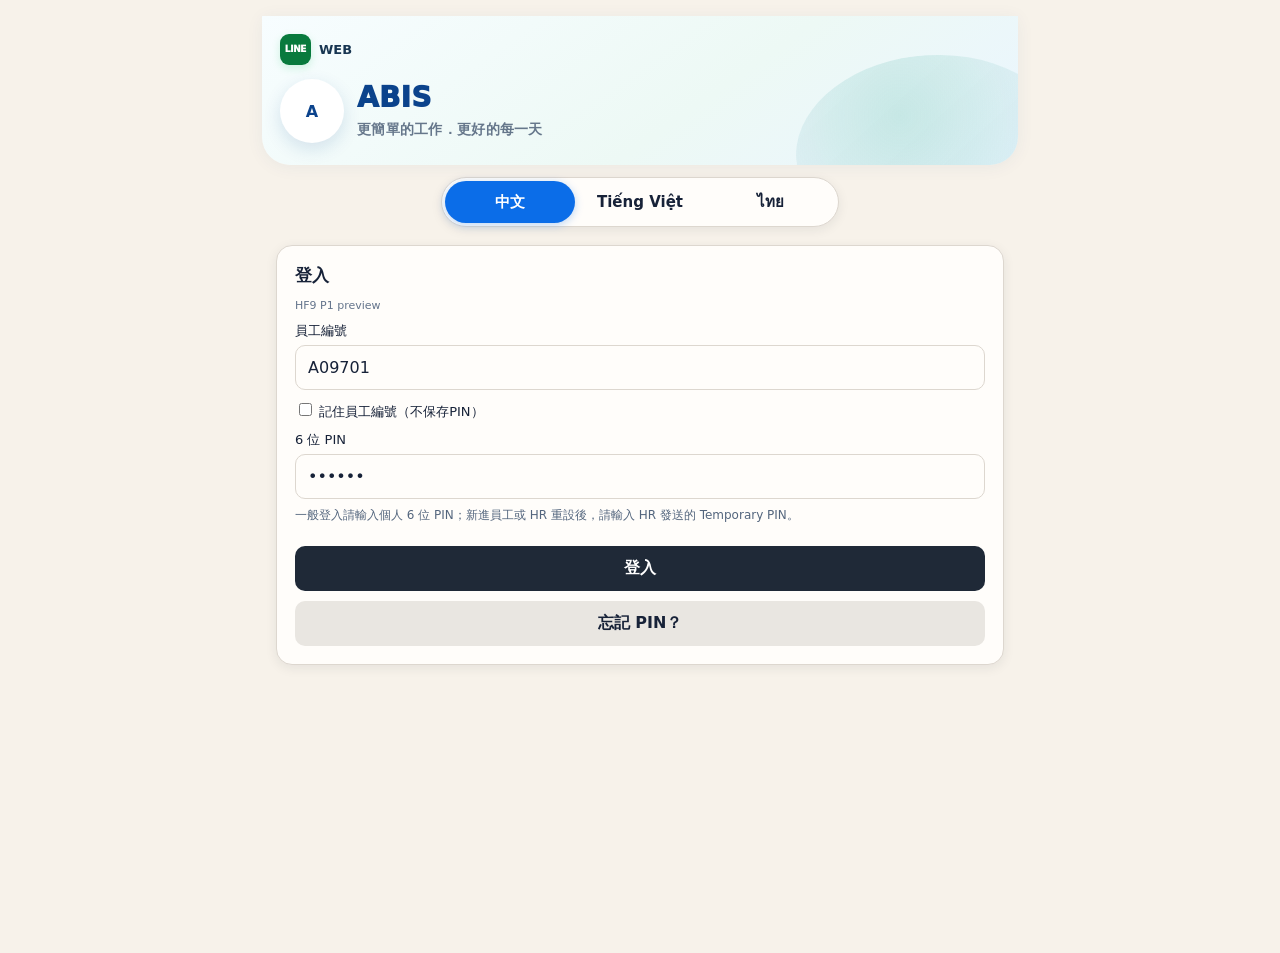
==== assets/ess-20261118-p1-hf9/preview.html @ 8d81b449 "Add an hf9 P1 candidate for the 11/16 UI baseline. Copy the hf8 bundle and stylesheet into a new ass" ====
<!doctype html>
<html lang="zh-Hant">
<head>
  <meta charset="utf-8">
  <meta name="viewport" content="width=device-width,initial-scale=1,viewport-fit=cover">
  <title>HF9 P1 preview</title>
  <link rel="stylesheet" href="abis-ess.css">
</head>
<body>
  <div class="wrap" id="root"></div>
  <button type="button" class="abis-async-busy" id="hf9AsyncProbe" style="position:absolute;left:-2000px;top:0;width:40px">probe</button>
  <pre id="measure" hidden></pre>
  <script>
  (function () {
    var params = new URLSearchParams(location.search);
    var view = params.get('view') || 'login';
    var lang = String(params.get('lang') || 'zh').toLowerCase();
    var copy = {
      zh: {
        login: '登入', employeeId: '員工編號', pin: '6 位 PIN', remember: '記住員工編號（不保存PIN）',
        hint: '一般登入請輸入個人 6 位 PIN；新進員工或 HR 重設後，請輸入 HR 發送的 Temporary PIN。',
        forgot: '忘記 PIN？', back: '返回登入', send: '發送驗證碼',
        forgotHint: '若帳號已綁定 ABIS 官方 LINE，系統會將一次性驗證碼傳送到您的 LINE。未綁定 LINE 請聯絡 HR。',
        tagline: '更簡單的工作．更好的每一天', home: '首頁', dash: 'Dashboard',
        today: '今日狀態', tasks: '待處理事項', viewAll: '查看全部',
        quick: '快捷入口', recent: '近期紀錄', notices: '通知摘要',
        shift: '班別', clockIn: '上班',
        tasksLabels: ['請假退回', '出勤異常', '待簽核', '補件'],
        titles: ['我要請假', '我的假單', '我的出勤', '待我處理'],
        subs: ['申請各類假別', '查詢申請進度', '查看打卡與出勤紀錄', '審核與待辦事項'],
        recentRows: [['11/16', '事假 8 小時', '審核中'], ['11/12', '出勤補正', '已退回']],
        notes: '通知中心', mark: '全部標為已讀',
        tabs: ['全部', '未讀', '系統', '公告', '人資'],
        notesRows: [
          ['假單已退回', '請確認 11/12 的事假內容後再送出。', '系統', '11/16 09:12'],
          ['出勤異常', '11/14 缺少下班卡，請提出補正或說明。', '人資', '11/15 18:40']
        ]
      },
      en: {
        login: 'Sign in', employeeId: 'Employee ID', pin: '6-digit PIN', remember: 'Remember the employee ID (PIN is not stored)',
        hint: 'Use your personal 6-digit PIN. After a new-hire or HR reset, use the Temporary PIN from HR.',
        forgot: 'Forgot PIN?', back: 'Back to sign in', send: 'Send code',
        forgotHint: 'If this account is bound to the official LINE account, a one-time code is sent there. Otherwise contact HR.',
        tagline: 'Simpler work. Better days.', home: 'Home', dash: 'Dashboard',
        today: 'Today', tasks: 'To do', viewAll: 'View all',
        quick: 'Shortcuts', recent: 'Recent records', notices: 'Notices',
        shift: 'Shift', clockIn: 'In',
        tasksLabels: ['Returned', 'Exceptions', 'To approve', 'More info'],
        titles: ['Request leave', 'My requests', 'My attendance', 'Waiting for me'],
        subs: ['Choose a leave type', 'Check status', 'Punches and records', 'Approvals and tasks'],
        recentRows: [['11/16', 'Personal leave 8h', 'In review'], ['11/12', 'Attendance correction', 'Returned']],
        notes: 'Notifications', mark: 'Mark all read',
        tabs: ['All', 'Unread', 'System', 'Notice', 'HR'],
        notesRows: [
          ['Leave returned', 'Check the 11/12 personal leave, then send it again.', 'System', '11/16 09:12'],
          ['Attendance exception', '11/14 is missing a clock-out. Submit a correction.', 'HR', '11/15 18:40']
        ]
      },
      vi: {
        login: 'Đăng nhập', employeeId: 'Mã nhân viên', pin: 'PIN 6 số', remember: 'Nhớ mã nhân viên (không lưu PIN)',
        hint: 'Đăng nhập bằng PIN cá nhân 6 số. Nhân viên mới hoặc sau khi HR đặt lại, dùng Temporary PIN.',
        forgot: 'Quên PIN?', back: 'Về đăng nhập', send: 'Gửi mã',
        forgotHint: 'Nếu tài khoản đã liên kết LINE chính thức, hệ thống gửi mã một lần vào LINE. Chưa liên kết thì liên hệ HR.',
        tagline: 'Công việc đơn giản hơn · Mỗi ngày tốt hơn', home: 'Trang chủ', dash: 'Dashboard',
        today: 'Hôm nay', tasks: 'Việc cần xử lý', viewAll: 'Xem tất cả',
        quick: 'Truy cập nhanh', recent: 'Gần đây', notices: 'Thông báo',
        shift: 'Ca', clockIn: 'Vào',
        tasksLabels: ['Đơn bị trả', 'Bất thường', 'Chờ duyệt', 'Bổ sung'],
        titles: ['Xin nghỉ', 'Đơn của tôi', 'Chấm công', 'Chờ tôi xử lý'],
        subs: ['Gửi đơn nghỉ', 'Xem tiến độ', 'Xem chấm công', 'Duyệt và xử lý'],
        recentRows: [['11/16', 'Nghỉ việc riêng 8 giờ', 'Đang duyệt'], ['11/12', 'Điều chỉnh công', 'Bị trả']],
        notes: 'Trung tâm thông báo', mark: 'Đánh dấu đã đọc',
        tabs: ['Tất cả', 'Chưa đọc', 'Hệ thống', 'Thông báo', 'Nhân sự'],
        notesRows: [
          ['Đơn bị trả', 'Hãy kiểm tra đơn ngày 11/12 rồi gửi lại.', 'Hệ thống', '11/16 09:12'],
          ['Chấm công bất thường', 'Ngày 11/14 thiếu giờ ra. Hãy gửi điều chỉnh.', 'Nhân sự', '11/15 18:40']
        ]
      },
      th: {
        login: 'เข้าสู่ระบบ', employeeId: 'รหัสพนักงาน', pin: 'PIN 6 หลัก', remember: 'จำรหัสพนักงาน (ไม่เก็บ PIN)',
        hint: 'เข้าสู่ระบบด้วย PIN ส่วนตัว 6 หลัก พนักงานใหม่หรือหลัง HR รีเซ็ต ให้ใช้ Temporary PIN',
        forgot: 'ลืม PIN?', back: 'กลับไปเข้าสู่ระบบ', send: 'ส่งรหัส',
        forgotHint: 'ถ้าบัญชีผูกกับ LINE ทางการ ระบบจะส่งรหัสครั้งเดียวไปที่ LINE หากยังไม่ผูก ให้ติดต่อ HR',
        tagline: 'ทำงานง่ายขึ้น · ทุกวันดีขึ้น', home: 'หน้าแรก', dash: 'Dashboard',
        today: 'สถานะวันนี้', tasks: 'งานที่ต้องจัดการ', viewAll: 'ดูทั้งหมด',
        quick: 'ทางลัด', recent: 'รายการล่าสุด', notices: 'สรุปการแจ้งเตือน',
        shift: 'กะ', clockIn: 'เข้า',
        tasksLabels: ['ใบลาถูกส่งกลับ', 'เวลาผิดปกติ', 'รออนุมัติ', 'เอกสารเพิ่ม'],
        titles: ['ขอลา', 'ใบลาของฉัน', 'เวลาทำงาน', 'รอฉันจัดการ'],
        subs: ['ยื่นคำขอลา', 'ดูความคืบหน้า', 'ดูบันทึกเวลา', 'อนุมัติและงานค้าง'],
        recentRows: [['11/16', 'ลากิจ 8 ชั่วโมง', 'รออนุมัติ'], ['11/12', 'แก้ไขเวลา', 'ถูกส่งกลับ']],
        notes: 'ศูนย์แจ้งเตือน', mark: 'อ่านทั้งหมด',
        tabs: ['ทั้งหมด', 'ยังไม่อ่าน', 'ระบบ', 'ประกาศ', 'บุคคล'],
        notesRows: [
          ['ใบลาถูกส่งกลับ', 'โปรดตรวจใบลาวันที่ 11/12 แล้วส่งอีกครั้ง', 'ระบบ', '11/16 09:12'],
          ['เวลาผิดปกติ', 'วันที่ 11/14 ขาดเวลาออก โปรดส่งคำขอแก้ไข', 'บุคคล', '11/15 18:40']
        ]
      }
    };
    var t = copy[lang] || copy.zh;
    var icon = {
      calendar: '<svg viewBox="0 0 24 24"><rect x="3" y="5" width="18" height="16" rx="2"/><path d="M7 3v4M17 3v4M3 10h18"/></svg>',
      doc: '<svg viewBox="0 0 24 24"><path d="M6 3h9l4 4v14H6z"/><path d="M15 3v5h5M9 12h6M9 16h6"/></svg>',
      clock: '<svg viewBox="0 0 24 24"><circle cx="12" cy="12" r="9"/><path d="M12 7v6l4 2"/></svg>',
      people: '<svg viewBox="0 0 24 24"><circle cx="9" cy="8" r="3"/><path d="M3 19c1-3 3.5-4.5 6-4.5S14 16 15 19"/><circle cx="17" cy="9" r="2"/><path d="M16 14.5c2.2.3 3.8 1.5 4.7 3.5"/></svg>',
      bell: '<svg viewBox="0 0 24 24"><path d="M18 8a6 6 0 0 0-12 0c0 7-3 7-3 9h18c0-2-3-2-3-9M10 21h4"/></svg>'
    };
    var root = document.getElementById('root');
    var banner = '<div class="company-banner frozen-company-banner" role="banner"><div class="frozen-topline"><div class="frozen-entry-source"><span class="frozen-line-mark">LINE</span><span>WEB</span></div></div><div class="frozen-brand-row"><div class="company-logo" style="display:grid;place-items:center;font-weight:900;color:#0b438c">A</div><div class="frozen-brand-copy"><div class="company-title">ABIS</div><div class="company-subtitle">' + t.tagline + '</div></div></div></div>';
    var langs = '<div class="lang-switch"><button type="button" class="' + (lang === 'zh' ? 'active' : '') + '">中文</button><button type="button" class="' + (lang === 'vi' ? 'active' : '') + '">Tiếng Việt</button><button type="button" class="' + (lang === 'th' ? 'active' : '') + '">ไทย</button></div>';
    if (view === 'login' || view === 'forgot') {
      document.body.className = '';
      var loginHide = view === 'login' ? '' : ' hide';
      var forgotHide = view === 'forgot' ? '' : ' hide';
      root.innerHTML = banner + langs +
        '<section id="login" class="card' + loginHide + '"><h2>' + t.login + '</h2><div class="build-tag">HF9 P1 preview</div><label>' + t.employeeId + '</label><input id="loginId" value="A09701"><label><input id="rememberId" type="checkbox" style="width:auto"> ' + t.remember + '</label><label>' + t.pin + '</label><input id="loginPin" type="password" value="••••••"><div class="tiny" style="margin:8px 0 12px">' + t.hint + '</div><button id="loginBtn" type="button">' + t.login + '</button><button class="secondary" type="button">' + t.forgot + '</button></section>' +
        '<section id="forgotPin" class="card' + forgotHide + '"><h2>' + t.forgot + '</h2><div class="notice tiny">' + t.forgotHint + '</div><label>' + t.employeeId + '</label><input id="forgotEmployeeId" value="A09701"><button id="forgotSendBtn" type="button">' + t.send + '</button><button class="secondary" type="button">' + t.back + '</button></section>';
    } else if (view === 'home') {
      document.body.className = 'home-view';
      var tones = ['green', 'blue', 'teal', 'orange'];
      var icons = [icon.calendar, icon.doc, icon.clock, icon.people];
      var quick = t.titles.map(function (title, i) {
        return '<button class="fh-quick ' + tones[i] + '" type="button"><span class="fh-quick-icon">' + icons[i] + '</span><span class="fh-quick-copy"><b>' + title + '</b><span>' + t.subs[i] + '</span></span><span class="fh-chevron">›</span></button>';
      }).join('');
      var recent = t.recentRows.map(function (row) {
        return '<div class="fh-list-row"><span class="fh-list-date">' + row[0] + '</span><span class="fh-list-main">' + row[1] + '</span><span class="fh-list-state">' + row[2] + '</span><span class="fh-chevron">›</span></div>';
      }).join('');
      root.innerHTML = banner +
        '<section id="home" class="home-dashboard">' +
        '<div class="home-dashboard-title"><strong>' + t.home + '</strong><span>' + t.dash + '</span></div>' +
        '<div class="fh-card"><div class="fh-card-head"><div class="fh-head-left"><span class="fh-card-title">' + t.today + '</span></div><span class="fh-date">2026/11/16</span></div><div class="fh-status-list"><div class="fh-status-row">' + icon.calendar + '<span class="fh-status-label">' + t.shift + '</span><span class="fh-status-value">D1</span></div><div class="fh-status-row">' + icon.clock + '<span class="fh-status-label">' + t.clockIn + '</span><span class="fh-status-value">08:03</span></div></div></div>' +
        '<div class="fh-card"><div class="fh-card-head"><span class="fh-card-title">' + t.tasks + '</span></div><div class="fh-task-grid"><button class="fh-task red" type="button"><span class="fh-task-label">' + t.tasksLabels[0] + '</span><b>1</b></button><button class="fh-task orange" type="button"><span class="fh-task-label">' + t.tasksLabels[1] + '</span><b>0</b></button><button class="fh-task blue" type="button"><span class="fh-task-label">' + t.tasksLabels[2] + '</span><b>2</b></button><button class="fh-task purple" type="button"><span class="fh-task-label">' + t.tasksLabels[3] + '</span><b>0</b></button></div></div>' +
        '<div class="fh-card"><div class="fh-card-head"><span class="fh-card-title">' + t.quick + '</span></div><div class="fh-quick-grid">' + quick + '</div></div>' +
        '<div class="fh-card"><div class="fh-card-head"><span class="fh-card-title">' + t.recent + '</span></div><div class="fh-list">' + recent + '</div></div>' +
        '<div class="fh-card"><div class="fh-card-head"><span class="fh-card-title">' + t.notices + '</span></div><div class="fh-notice-row"><span class="fh-notice-dot"></span><span class="fh-notice-text">' + t.notesRows[0][0] + '</span><span class="fh-notice-time">09:12</span></div></div>' +
        '</section>';
    } else {
      document.body.className = 'inner-view';
      var tabs = t.tabs.map(function (name, i) {
        return '<button type="button" class="' + (i === 0 ? '' : 'secondary') + ' small">' + name + '</button>';
      }).join('');
      var rows = t.notesRows.map(function (row, i) {
        return '<div class="notification-row' + (i === 0 ? ' unread' : '') + '">' + (i === 0 ? '<span class="notification-unread-dot"></span>' : '') + '<div class="notification-row-title">' + row[0] + '</div><div class="notification-row-body">' + row[1] + '</div><div class="notification-row-meta"><span class="notification-category">' + row[2] + '</span><span>' + row[3] + '</span></div></div>';
      }).join('');
      root.innerHTML =
        '<div class="rc2-inner-topbar"><button type="button" class="rc2-inner-back">‹</button><div class="rc2-inner-title">' + t.notes + '</div><span class="rc2-inner-spacer"></span></div>' +
        '<main id="app"><section id="notifications" class="card"><div class="notification-center-head"><h2>' + t.notes + '</h2><button id="notificationMarkAllBtn" type="button" class="secondary notification-mark-all">' + t.mark + '</button></div><div class="notification-tabs">' + tabs + '</div><div id="notificationCenterList">' + rows + '</div></section></main>';
    }

    function firstLineChars(el) {
      var text = el.textContent || '';
      var node = el.firstChild;
      if (!node || !text) return 0;
      var range = document.createRange();
      range.setStart(node, 0);
      range.setEnd(node, 1);
      var top = range.getBoundingClientRect().top;
      var best = 1;
      for (var i = 1; i <= text.length; i++) {
        range.setStart(node, 0);
        range.setEnd(node, i);
        var rects = range.getClientRects();
        var last = rects[rects.length - 1];
        if (!last) break;
        if (last.top > top + 1) break;
        best = i;
      }
      return best;
    }
    function linesOf(el) {
      var lh = parseFloat(getComputedStyle(el).lineHeight);
      if (!lh) return 1;
      return Math.round(el.getBoundingClientRect().height / lh);
    }
    var overflow = [];
    var vw = document.documentElement.clientWidth;
    document.querySelectorAll('.card,.wrap,.fh-quick,.notification-row,#notifications,#login,#forgotPin').forEach(function (el) {
      if (el.id === 'hf9AsyncProbe') return;
      var r = el.getBoundingClientRect();
      if (r.width < 1) return;
      if (r.right > vw + 1 || r.left < -1) overflow.push({ tag: el.id || el.className, left: Math.round(r.left), right: Math.round(r.right), vw: vw });
    });
    var titles = [];
    document.querySelectorAll('.fh-quick-copy b').forEach(function (el) {
      titles.push({ text: el.textContent, first: firstLineChars(el), lines: linesOf(el), width: Math.round(el.getBoundingClientRect().width) });
    });
    var login = document.getElementById('login');
    var loginBtn = document.getElementById('loginBtn');
    var probe = document.getElementById('hf9AsyncProbe');
    var report = {
      view: view,
      lang: lang,
      vw: vw,
      overflow: overflow,
      titles: titles,
      cardBox: login ? getComputedStyle(login).boxSizing : (document.querySelector('.card') ? getComputedStyle(document.querySelector('.card')).boxSizing : ''),
      quickDisplay: document.querySelector('.fh-quick') ? getComputedStyle(document.querySelector('.fh-quick')).flexDirection : '',
      loginColor: loginBtn ? getComputedStyle(loginBtn).color : '',
      asyncCursor: probe ? getComputedStyle(probe).cursor : '',
      asyncColor: probe ? getComputedStyle(probe).color : ''
    };
    var slot = document.getElementById('measure');
    slot.textContent = JSON.stringify(report);
  })();
  </script>
</body>
</html>
---- assets/ess-20261118-p1-hf9/abis-ess.css ----
:root{font-family:system-ui,-apple-system,"Noto Sans TC","Noto Sans Thai",sans-serif;color:#202124;background:#f6f8fb}
    body{margin:0}.wrap{max-width:620px;margin:0 auto;padding:16px}.card{box-sizing:border-box;max-width:100%;background:#fff;border-radius:16px;padding:18px;margin:12px 0;box-shadow:0 2px 10px rgba(0,0,0,.06)}
    h1{font-size:22px;margin:6px 0 10px}h2{font-size:17px;margin:0 0 12px}h3{font-size:15px;margin:12px 0 6px}.muted{color:#6b7280;font-size:13px}.tiny{font-size:12px;color:#6b7280}
    .error{background:#fee2e2;padding:10px;border-radius:10px;margin:10px 0}.success{background:#dcfce7;padding:10px;border-radius:10px;margin:10px 0}.notice{background:#eef2ff;padding:10px;border-radius:10px;margin:10px 0}
    .op-status{position:sticky;top:8px;z-index:30;border-radius:12px;padding:11px 12px;margin:10px 0;border:1px solid #d1d5db;background:#fff;box-shadow:0 3px 14px rgba(0,0,0,.08);line-height:1.5}.op-status.working{background:#eff6ff;border-color:#93c5fd;color:#1e3a8a}.op-status.success{background:#ecfdf5;border-color:#86efac;color:#166534}.op-status.warning{background:#fffbeb;border-color:#fcd34d;color:#92400e}.op-status.error{background:#fef2f2;border-color:#fecaca;color:#991b1b}.op-head{display:flex;align-items:center;gap:9px;font-weight:800;font-size:13px}.op-detail{font-size:12px;margin-top:3px}.op-time{font-size:11px;opacity:.75;margin-left:auto;white-space:nowrap}.op-spinner{width:14px;height:14px;border:2px solid currentColor;border-right-color:transparent;border-radius:50%;display:inline-block;animation:opspin .8s linear infinite;flex:0 0 auto}.op-status button{margin-top:8px}.status-inline-fail{background:#fff7ed;color:#9a3412;border:1px solid #fdba74;padding:9px 10px;border-radius:10px;margin-top:8px;font-size:12px;font-weight:700;line-height:1.5}@keyframes opspin{to{transform:rotate(360deg)}}
    label{display:block;font-size:13px;margin:10px 0 5px}input,select,textarea,button{width:100%;box-sizing:border-box;font:inherit}input,select,textarea{padding:12px;border:1px solid #d1d5db;border-radius:10px;background:white}textarea{min-height:72px}
    button{border:0;border-radius:10px;padding:12px;font-weight:700;background:#1f2937;color:#fff;margin-top:10px;cursor:pointer}button:disabled{opacity:.45;cursor:not-allowed}button.secondary{background:#e5e7eb;color:#111827}button.danger{background:#991b1b}button.small{padding:8px;font-size:13px;margin-top:6px}
    .grid{display:grid;grid-template-columns:1fr 1fr;gap:10px}.hide{display:none!important}.pill{display:inline-block;padding:4px 8px;border-radius:999px;background:#eef2ff;font-size:12px;margin-right:5px}.leave,.approval{padding:12px 0;border-bottom:1px solid #eee}.kpi{font-size:28px;font-weight:800}
    .nav{display:grid;grid-template-columns:repeat(auto-fit,minmax(105px,1fr));gap:8px}.nav button{font-size:12px;padding:10px 5px;margin-top:0}.meta{line-height:1.7}.row-actions{display:grid;grid-template-columns:1fr 1fr;gap:8px}.badge-count{font-size:11px;background:#b91c1c;color:#fff;border-radius:99px;padding:1px 6px}
    .proxy-ok{background:#dcfce7;color:#166534;border:1px solid #86efac;padding:10px 12px;border-radius:10px;margin:10px 0;font-size:13px;font-weight:700;line-height:1.55}.proxy-warn{background:#fef2f2;color:#991b1b;border:1px solid #fecaca;padding:10px 12px;border-radius:10px;margin:10px 0;font-size:13px;font-weight:700}.build-tag{font-size:11px;color:#9ca3af;margin-bottom:8px}.dept-conflict{background:#fffbeb;color:#92400e;border:1px solid #fcd34d;padding:10px 12px;border-radius:10px;margin:10px 0;font-size:13px;line-height:1.55}.dept-conflict b{color:#78350f}.dept-conflict-list{margin-top:6px}
    .leave-total-box{margin-top:16px;padding-top:14px;border-top:1px solid #e5e7eb}.leave-total-title{font-size:14px;font-weight:800;margin-bottom:8px}.leave-total-row{display:flex;align-items:center;justify-content:space-between;gap:12px;padding:7px 0;border-bottom:1px solid #f3f4f6}.leave-total-row:last-child{border-bottom:0}.leave-total-name{font-size:13px}.leave-total-hours{font-size:14px;font-weight:800;white-space:nowrap}
    .line-card{margin-top:16px;padding:14px;border:1px solid #dbeafe;border-radius:12px;background:#f8fbff}.line-card-title{display:flex;align-items:center;justify-content:space-between;gap:10px;font-size:14px;font-weight:800}.line-status{display:flex;align-items:center;gap:8px;margin-top:10px;font-size:13px;font-weight:700}.line-dot{width:9px;height:9px;border-radius:50%;background:#9ca3af;flex:0 0 auto}.line-dot.bound{background:#16a34a}.line-dot.warn{background:#d97706}.line-meta{margin-top:7px;color:#6b7280;font-size:12px;line-height:1.65}.line-card button{margin-top:12px}.line-auth-link{display:block;width:100%;box-sizing:border-box;text-align:center;text-decoration:none;border-radius:10px;padding:10px;font-size:13px;font-weight:700;background:#1f2937;color:#fff;margin-top:12px}.line-reauth-gate{position:fixed;inset:0;z-index:9999;background:rgba(17,24,39,.58);display:flex;align-items:center;justify-content:center;padding:20px}.line-reauth-card{width:min(420px,100%);background:#fff;border-radius:16px;padding:20px;box-shadow:0 18px 50px rgba(0,0,0,.25)}.line-reauth-card h3{margin:0 0 8px}.line-reauth-card p{margin:0;color:#4b5563;font-size:13px;line-height:1.65}
    .lang-switch{display:flex;gap:6px;margin:0 0 12px}.lang-switch button{width:auto;padding:7px 11px;margin:0;font-size:12px;background:#e5e7eb;color:#111827}.lang-switch button.active{background:#111827;color:#fff}
    .line-boot-card{text-align:center;padding:28px 18px}.line-boot-spinner{width:28px;height:28px;border:3px solid #dbeafe;border-top-color:#2563eb;border-radius:50%;display:inline-block;animation:opspin .8s linear infinite;margin:4px 0 14px}.line-boot-card h2{margin-bottom:8px}.line-boot-card .notice{margin:12px 0 0;line-height:1.65}
    .proxy-card{margin-top:16px;padding:14px;border:1px solid #fde68a;background:#fffbeb;border-radius:12px}.proxy-item{padding:9px 0;border-bottom:1px solid #f3e7bd}.proxy-item:last-child{border-bottom:0}
    .dash-summary{display:grid;grid-template-columns:repeat(3,1fr);gap:8px;margin:12px 0}.dash-kpi{background:#f8fafc;border:1px solid #e5e7eb;border-radius:12px;padding:10px;text-align:center}.dash-kpi b{display:block;font-size:22px}.dash-kpi span{font-size:11px;color:#6b7280}.dist-row{padding:9px 0;border-bottom:1px solid #eee;line-height:1.55}.dist-count{font-weight:800;margin-left:6px}.dash-row{padding:12px 0;border-bottom:1px solid #eee;line-height:1.65}.dash-row:last-child,.dist-row:last-child{border-bottom:0}.month-row{display:grid;grid-template-columns:1fr auto;gap:8px;align-items:end}.month-row button{width:auto;white-space:nowrap}
    .confirm-backdrop{position:fixed;inset:0;z-index:120;background:rgba(17,24,39,.48);display:grid;place-items:center;padding:20px}
    .confirm-dialog{width:min(100%,420px);background:#fff;border-radius:16px;padding:18px;box-shadow:0 18px 48px rgba(0,0,0,.24)}
    .confirm-dialog h2{margin:0 0 8px}.confirm-body{font-size:14px;line-height:1.7;color:#374151;white-space:pre-line}
    .confirm-actions{display:grid;grid-template-columns:1fr 1fr;gap:10px;margin-top:18px}.confirm-actions button{margin-top:0}
    .hr-account{padding:12px 0;border-bottom:1px solid #eee}.hr-account:last-child{border-bottom:0}.hr-status-grid{display:grid;grid-template-columns:1fr 1fr;gap:8px;margin:12px 0}.hr-status-box{border:1px solid #e5e7eb;background:#f8fafc;border-radius:10px;padding:10px}.hr-status-box span{display:block;font-size:11px;color:#6b7280;margin-bottom:4px}.hr-status-box b{font-size:13px;word-break:break-word}.temp-pin-once{background:#fff7ed;border:2px solid #fb923c;border-radius:14px;padding:16px;margin:14px 0}.temp-pin-code{font-size:30px;font-weight:900;letter-spacing:6px;text-align:center;padding:14px 0;font-variant-numeric:tabular-nums}.hr-action-box{border-top:1px solid #e5e7eb;margin-top:14px;padding-top:12px}

    .att-correction-state{margin-top:8px;padding:8px 10px;border-radius:9px;background:#eef2ff;font-size:12px;line-height:1.5}.att-correction-state.pending{background:#fffbeb;color:#92400e;border:1px solid #fcd34d}.att-correction-state.done{background:#ecfdf5;color:#166534;border:1px solid #86efac}.att-correction-state.reject{background:#fef2f2;color:#991b1b;border:1px solid #fecaca}.att-correction-actions{margin-top:8px}.att-correction-actions button{margin-top:0}.att-correction-form .current-box{background:#f8fafc;border:1px solid #e5e7eb;border-radius:10px;padding:10px;margin:10px 0;font-size:12px;line-height:1.6}.att-correction-form .field-note{font-size:11px;color:#6b7280;margin-top:4px}.att-correction-form .confirm-actions{margin-top:14px}
    .att-summary{display:grid;grid-template-columns:repeat(3,1fr);gap:8px;margin:12px 0}.att-kpi{background:#f8fafc;border:1px solid #e5e7eb;border-radius:12px;padding:10px;text-align:center}.att-kpi b{display:block;font-size:20px}.att-kpi span{font-size:11px;color:#6b7280}.att-calendar-head,.att-calendar{display:grid;grid-template-columns:repeat(7,1fr);gap:5px}.att-calendar-head div{font-size:11px;color:#6b7280;text-align:center;padding:4px}.att-day{min-height:72px;border:1px solid #e5e7eb;border-radius:9px;padding:6px;background:#fff;font-size:11px;overflow:hidden}.att-day.empty{border-color:transparent;background:transparent}.att-day-num{font-weight:800;font-size:12px}.att-day-status{margin-top:5px;font-size:10px;line-height:1.35}.att-day.warn{background:#fffbeb}.att-day.bad{background:#fef2f2}.att-day.leave-day{background:#eff6ff}.att-day.rest{background:#f8fafc}.att-detail{padding:12px 0;border-bottom:1px solid #eee;line-height:1.55}.att-detail:last-child{border-bottom:0}.att-detail-grid{display:grid;grid-template-columns:1fr 1fr;gap:4px 10px;margin-top:6px;font-size:12px}.att-punches{margin-top:7px;padding:7px 9px;background:#f8fafc;border-radius:8px;font-size:11px}.att-warning{background:#fffbeb;border:1px solid #fcd34d;color:#92400e;border-radius:10px;padding:10px;margin:10px 0;font-size:12px;line-height:1.55}.att-tabs{display:grid;grid-template-columns:1fr 1fr;gap:8px;margin:10px 0}.att-tabs button{margin:0}.att-tabs button.active{background:#111827;color:#fff}.att-tabs button:not(.active){background:#e5e7eb;color:#111827}@media(max-width:420px){.att-summary{grid-template-columns:1fr 1fr}.att-day{min-height:62px;padding:4px}.att-detail-grid{grid-template-columns:1fr}}
    @media(max-width:420px){.dash-summary{grid-template-columns:1fr 1fr 1fr}.wrap{padding:12px}.card{padding:15px}}
  
.att-work-section{margin-top:16px;padding-top:12px;border-top:1px solid var(--line)}
.att-work-title{font-size:17px;font-weight:800;margin:6px 0 10px}
.att-work-card{border:1px solid var(--line);border-radius:12px;padding:12px;margin:10px 0;background:#fff}
.att-work-card h3{margin:0 0 8px;font-size:16px}.att-work-grid{display:grid;grid-template-columns:repeat(auto-fit,minmax(180px,1fr));gap:8px}.att-work-card select,.att-work-card input,.att-work-card textarea{width:100%}.att-item{padding:8px 0;border-top:1px dashed var(--line)}.att-item:first-child{border-top:0}.att-work-actions{display:flex;gap:8px;flex-wrap:wrap;margin-top:10px}.att-work-card .danger{background:#b42318}.att-work-card .secondary{background:#fff}


/* ============================================================
   P5A1-RM-FAST1M1 | Mobile Responsive UI
   UI-only: no business logic / route / authorization changes.
   ============================================================ */
html{-webkit-text-size-adjust:100%;text-size-adjust:100%;background:#f6f8fb}
body{min-height:100vh;min-height:100dvh;overflow-x:hidden;padding-bottom:env(safe-area-inset-bottom)}
button,input,select,textarea{touch-action:manipulation}

@media (max-width:640px){
  :root{font-size:16px}
  body{background:#f6f8fb}
  .wrap{
    width:100%;max-width:none;margin:0;padding:12px 12px calc(18px + env(safe-area-inset-bottom));
  }
  .wrap>h1{font-size:24px;line-height:1.2;margin:8px 2px 12px;font-weight:850;letter-spacing:-.02em}
  h2{font-size:20px;line-height:1.3;margin-bottom:14px}
  h3{font-size:17px;line-height:1.35}
  .card{
    width:100%;margin:10px 0;padding:18px 16px;border-radius:18px;
    box-shadow:0 2px 14px rgba(15,23,42,.07)
  }
  .muted{font-size:14px;line-height:1.6}
  .tiny{font-size:13px;line-height:1.6}
  label{font-size:15px;margin:14px 0 7px;font-weight:650}
  input,select,textarea{
    min-height:50px;padding:13px 14px;border-radius:12px;font-size:16px;line-height:1.35;
  }
  textarea{min-height:104px;resize:vertical}
  button,.line-auth-link,#evidenceLink{
    min-height:48px;padding:13px 14px;border-radius:12px;font-size:15px;line-height:1.25;
  }
  button.small{min-height:42px;padding:10px 12px;font-size:14px}
  .notice,.error,.success,.proxy-ok,.proxy-warn,.dept-conflict,.att-warning{
    font-size:14px;line-height:1.6;padding:12px 13px;border-radius:12px
  }

  /* Main navigation behaves like a touch-first app toolbar. */
  #app>.card:first-child{
    position:sticky;top:0;z-index:45;margin:0 -12px 12px;width:calc(100% + 24px);
    padding:10px 12px;background:rgba(246,248,251,.94);border-radius:0;
    box-shadow:0 1px 0 rgba(15,23,42,.08);backdrop-filter:blur(14px);-webkit-backdrop-filter:blur(14px)
  }
  .nav{
    display:flex;gap:8px;overflow-x:auto;overscroll-behavior-x:contain;
    scroll-snap-type:x proximity;padding:2px 0 4px;scrollbar-width:none
  }
  .nav::-webkit-scrollbar{display:none}
  .nav button{
    flex:0 0 auto;width:auto;min-width:104px;min-height:46px;padding:11px 14px;
    font-size:14px;border-radius:999px;white-space:nowrap;scroll-snap-align:start
  }

  .grid{grid-template-columns:1fr;gap:0}
  .row-actions{grid-template-columns:1fr;gap:8px}
  .month-row{grid-template-columns:1fr;gap:8px;align-items:stretch}
  .month-row button{width:100%;margin-top:0}
  .confirm-actions{grid-template-columns:1fr 1fr;gap:8px}
  .confirm-dialog{width:100%;max-width:440px;padding:20px 16px;border-radius:18px}
  .hr-status-grid{grid-template-columns:1fr;gap:8px}
  .att-work-grid{grid-template-columns:1fr}
  .att-work-actions{display:grid;grid-template-columns:1fr;gap:8px}
  .att-work-actions button{width:100%;margin-top:0}

  /* Attendance calendar stays readable instead of shrinking each day to tiny text. */
  .att-calendar-head,.att-calendar{min-width:560px}
  #attendanceContent{overflow-x:auto;-webkit-overflow-scrolling:touch}
  .att-day{min-height:78px;font-size:12px}
  .att-day-num{font-size:13px}.att-day-status{font-size:11px}
  .att-detail{font-size:14px}.att-detail-grid{grid-template-columns:1fr;font-size:13px}
  .att-punches{font-size:12px}
  .att-summary{grid-template-columns:repeat(2,minmax(0,1fr));gap:8px}
  .att-kpi b{font-size:22px}.att-kpi span{font-size:12px}

  .dash-summary{grid-template-columns:repeat(3,minmax(0,1fr));gap:7px}
  .dash-kpi{padding:10px 6px}.dash-kpi b{font-size:22px}.dash-kpi span{font-size:11px}
  .leave,.approval,.dash-row,.dist-row{font-size:14px}
  .kpi{font-size:32px}
  .badge-count{font-size:12px;padding:2px 7px}

  .lang-switch{gap:7px;overflow-x:auto;padding-bottom:2px;scrollbar-width:none}
  .lang-switch::-webkit-scrollbar{display:none}
  .lang-switch button{min-height:40px;width:auto;flex:0 0 auto;padding:9px 13px;font-size:13px}

  .line-boot-card{
    min-height:min(62vh,520px);display:flex;flex-direction:column;justify-content:center;align-items:center;
    padding:28px 22px
  }
  .line-boot-spinner{width:36px;height:36px;border-width:4px;margin-bottom:18px}
  .line-boot-card h2{font-size:22px}.line-boot-card .notice{width:100%;font-size:14px}
  .line-reauth-gate{padding:14px}.line-reauth-card{padding:22px 18px;border-radius:18px}

  /* Prevent long IDs/status values from forcing the viewport wider. */
  .meta,.line-meta,.hr-status-box,.leave,.approval,.dash-row,.dist-row{overflow-wrap:anywhere;word-break:break-word}
}

@media (max-width:380px){
  .wrap{padding-left:10px;padding-right:10px}
  .card{padding:16px 14px}
  .wrap>h1{font-size:22px}
  .nav button{min-width:96px;font-size:13px;padding-left:12px;padding-right:12px}
  .dash-summary{grid-template-columns:1fr 1fr}
  .confirm-actions{grid-template-columns:1fr}
}



.is-busy{opacity:.72;cursor:wait}

/* ============================================================
   P5A1-RM-FAST1M4 | Mobile Large UI + SAFE BUSY
   UI-only: no business logic / route / authorization changes.
   Apps Script / LINE WebView may expose an iframe viewport wider than
   the physical phone width, so this breakpoint intentionally extends
   to 1100px and also targets coarse-pointer devices.
   ============================================================ */
@media (max-width:1100px), (pointer:coarse) {
  :root{font-size:20px}
  html{-webkit-text-size-adjust:100%;text-size-adjust:100%}
  body{background:#f6f8fb;font-size:18px;line-height:1.65}

  .wrap{
    width:100%;max-width:none;margin:0;
    padding:18px 18px calc(28px + env(safe-area-inset-bottom));
  }
  .wrap>h1{
    font-size:34px;line-height:1.2;margin:10px 2px 16px;
    font-weight:850;letter-spacing:-.02em;
  }
  h2{font-size:27px;line-height:1.3;margin-bottom:16px}
  h3{font-size:22px;line-height:1.35}

  .card{
    width:100%;max-width:none;margin:14px 0;padding:24px 22px;
    border-radius:22px;box-shadow:0 3px 18px rgba(15,23,42,.08)
  }

  .muted{font-size:17px;line-height:1.65}
  .tiny{font-size:16px;line-height:1.65}
  .build-tag{font-size:14px;line-height:1.5;margin-bottom:10px}
  .meta{font-size:17px;line-height:1.75}

  label{font-size:18px;margin:16px 0 8px;font-weight:700}
  input,select,textarea{
    min-height:58px;padding:15px 16px;border-radius:14px;
    font-size:18px;line-height:1.4
  }
  textarea{min-height:120px}

  button,.line-auth-link,#evidenceLink{
    min-height:56px;padding:15px 16px;border-radius:14px;
    font-size:18px;line-height:1.3
  }
  button.small{min-height:48px;padding:12px 14px;font-size:16px}

  .lang-switch{gap:9px;margin-bottom:16px;flex-wrap:wrap}
  .lang-switch button{
    min-height:46px;width:auto;padding:11px 15px;margin:0;
    font-size:16px;border-radius:12px
  }

  /* Six main functions: 2 columns x 3 rows on phone-sized WebViews. */
  .nav{
    display:grid!important;
    grid-template-columns:repeat(2,minmax(0,1fr))!important;
    gap:10px!important;
    overflow:visible!important;
    padding:0!important;
  }
  .nav button{
    width:100%!important;min-width:0!important;min-height:56px!important;
    padding:14px 10px!important;margin:0!important;
    font-size:17px!important;line-height:1.25!important;
    border-radius:14px!important;white-space:normal!important;
  }

  /* Keep the navigation card visible but do not squeeze it into pill buttons. */
  #app>.card:first-child{
    position:static!important;width:100%!important;margin:12px 0 14px!important;
    padding:18px!important;border-radius:20px!important;
    background:#fff!important;box-shadow:0 3px 18px rgba(15,23,42,.08)!important;
    backdrop-filter:none!important;-webkit-backdrop-filter:none!important;
  }

  .notice,.error,.success,.proxy-ok,.proxy-warn,.dept-conflict,.att-warning{
    font-size:17px;line-height:1.65;padding:15px 16px;border-radius:14px
  }

  .line-card{padding:18px;border-radius:16px;margin-top:18px}
  .line-card-title{font-size:18px}
  .line-status{font-size:17px;margin-top:12px}
  .line-meta{font-size:16px;line-height:1.7}
  .line-dot{width:11px;height:11px}

  .pill{font-size:15px;padding:6px 10px}
  .badge-count{font-size:14px;padding:2px 8px}
  .leave-total-title{font-size:18px}
  .leave-total-name{font-size:17px}
  .leave-total-hours{font-size:18px}

  .grid{grid-template-columns:1fr;gap:0}
  .row-actions{grid-template-columns:1fr;gap:10px}
  .month-row{grid-template-columns:1fr;gap:10px}
  .month-row button{width:100%;margin-top:0}
  .hr-status-grid{grid-template-columns:1fr;gap:10px}
  .att-work-grid{grid-template-columns:1fr}
  .att-work-actions{display:grid;grid-template-columns:1fr;gap:10px}
  .att-work-actions button{width:100%;margin-top:0}

  .dash-summary{grid-template-columns:repeat(2,minmax(0,1fr));gap:10px}
  .dash-kpi{padding:14px 10px}.dash-kpi b{font-size:28px}.dash-kpi span{font-size:15px}
  .att-summary{grid-template-columns:repeat(2,minmax(0,1fr));gap:10px}
  .att-kpi{padding:14px 10px}.att-kpi b{font-size:28px}.att-kpi span{font-size:15px}

  .leave,.approval,.dash-row,.dist-row,.att-detail{font-size:17px;line-height:1.7}
  .att-detail-grid{grid-template-columns:1fr;font-size:16px;gap:6px}
  .att-punches{font-size:15px;padding:10px 12px}

  .confirm-dialog{width:100%;max-width:560px;padding:24px 22px;border-radius:20px}
  .confirm-body{font-size:17px;line-height:1.75}
  .confirm-actions{grid-template-columns:1fr 1fr;gap:10px}

  .line-boot-card{
    min-height:min(64vh,620px);display:flex;flex-direction:column;
    justify-content:center;align-items:center;padding:34px 24px
  }
  .line-boot-spinner{width:42px;height:42px;border-width:4px;margin-bottom:20px}
  .line-boot-card h2{font-size:28px}.line-boot-card .notice{width:100%;font-size:17px}

  .meta,.line-meta,.hr-status-box,.leave,.approval,.dash-row,.dist-row{
    overflow-wrap:anywhere;word-break:break-word
  }
}

@media (max-width:520px), (pointer:coarse) and (max-width:700px) {
  .wrap{padding-left:14px;padding-right:14px}
  .wrap>h1{font-size:31px}
  .card{padding:22px 18px}
  .nav{grid-template-columns:repeat(2,minmax(0,1fr))!important}
  .confirm-actions{grid-template-columns:1fr}
}



/* ============================================================
   P5A1-RM-FAST1M8 | Minimal Cards + Auto Light/Dark + I18N Labels
   UI-only: warm ivory page, centered company banner, larger type,
   blue active navigation, ivory inactive navigation.
   ============================================================ */
:root{
  --abis-ivory:#f7f1e8;
  --abis-card:#fffdf9;
  --abis-blue:#245d9c;
  --abis-blue-dark:#183f70;
  --abis-blue-soft:#dfeaf6;
  --abis-ink:#222831;
  --abis-muted:#667085;
  --abis-border:#c9d3df;
}
html,body{background:var(--abis-ivory)!important;color:var(--abis-ink)}
body{min-height:100dvh}
.wrap{background:var(--abis-ivory)!important}

.company-banner{
  margin:0 -18px 18px;
  padding:18px 22px 20px;
  text-align:center;
  background:linear-gradient(135deg,var(--abis-blue-dark),var(--abis-blue));
  color:#fff;
  box-shadow:0 4px 16px rgba(24,63,112,.18);
  border-radius:0 0 22px 22px;
  display:flex;
  flex-direction:column;
  align-items:center;
  justify-content:center;
}
.company-logo{
  width:72px;
  height:72px;
  display:block;
  object-fit:cover;
  border-radius:50%;
  margin:0 auto 10px;
  background:#fff;
  border:3px solid rgba(255,255,255,.92);
  box-shadow:0 5px 16px rgba(0,0,0,.18);
}
.company-title{
  width:100%;
  text-align:center;
  font-size:30px;
  line-height:1.2;
  font-weight:900;
  letter-spacing:.04em;
}
.company-subtitle{
  width:100%;
  margin-top:6px;
  text-align:center;
  font-size:19px;
  line-height:1.4;
  font-weight:800;
  opacity:.96;
}

.card{
  background:var(--abis-card)!important;
  border:1px solid rgba(36,93,156,.08);
}
.muted,.tiny,.line-meta{color:var(--abis-muted)!important}

/* Language controls follow the same selected/unselected visual language. */
.lang-switch{width:100%;display:flex;align-items:center;justify-content:center!important;gap:12px;margin:0 auto 18px;overflow:visible!important;padding:0!important;flex-wrap:wrap}
.lang-switch button{
  background:transparent!important;
  color:var(--abis-blue-dark)!important;
  border:1.5px solid var(--abis-border)!important;
  box-shadow:none!important;
}
.lang-switch button.active{
  background:var(--abis-blue)!important;
  color:#fff!important;
  border-color:var(--abis-blue)!important;
}

/* Top application navigation: inactive blends into ivory page; active = blue/white. */
#app>.card:first-child{
  background:transparent!important;
  border:0!important;
  box-shadow:none!important;
  padding:4px 0 8px!important;
}
.nav{gap:11px!important}
.nav button{
  background:var(--abis-ivory)!important;
  color:var(--abis-blue-dark)!important;
  border:1.5px solid #9fb2c8!important;
  box-shadow:0 1px 4px rgba(24,63,112,.05)!important;
  font-weight:850!important;
  transition:background .16s ease,color .16s ease,border-color .16s ease,transform .08s ease;
}
.nav button:active{transform:scale(.985)}
.nav button.active,
.nav button[aria-current="page"]{
  background:var(--abis-blue)!important;
  color:#fff!important;
  border-color:var(--abis-blue)!important;
  box-shadow:0 4px 12px rgba(36,93,156,.22)!important;
}
.nav button.active .badge-count,
.nav button[aria-current="page"] .badge-count{
  background:#fff!important;
  color:var(--abis-blue-dark)!important;
}
.nav button.is-busy.active,
.nav button.is-busy[aria-current="page"]{
  background:var(--abis-blue)!important;
  color:#fff!important;
  opacity:.72!important;
}

.badge-count{background:#b42318;color:#fff}
.notice{background:#eef4fb}
.line-card{background:#f8fbff}

@media (max-width:1100px), (pointer:coarse) {
  body{font-size:19px!important;line-height:1.65}
  .wrap{padding-top:0!important;background:var(--abis-ivory)!important}
  .company-title{font-size:32px}
  .company-subtitle{font-size:18px}
  h2{font-size:28px!important}
  h3{font-size:22px!important}
  .muted{font-size:17px!important}
  .tiny{font-size:16px!important}
  .meta{font-size:18px!important}
  .nav button{font-size:19px!important;min-height:62px!important;padding:15px 11px!important}
  .card{border-radius:20px!important}
}

@media (max-width:520px), (pointer:coarse) and (max-width:700px) {
  .company-banner{margin-left:-14px;margin-right:-14px;padding:19px 16px 17px}
  .company-title{font-size:30px}
  .company-subtitle{font-size:17px}
  .nav button{font-size:18px!important;min-height:60px!important}
}


/* FAST1M8 minimal light/dark refinements */
@media (max-width:1100px){
  .company-banner{padding-top:16px!important;padding-bottom:18px!important}
  .company-logo{width:68px;height:68px;margin-bottom:9px}
  .company-title{font-size:29px!important}
  .company-subtitle{font-size:20px!important;margin-top:5px!important}
  .lang-switch{justify-content:center!important;gap:12px!important;margin-left:auto!important;margin-right:auto!important}
  .lang-switch button{min-width:88px!important;text-align:center!important}
}



/* ============================================================
   P5A1-RM-FAST1M8 | Minimal cards + automatic light/dark theme
   Six-card labels remain true I18N nodes; icons are never replaced.
   ============================================================ */
:root{
  --m8-page:#f7f2ea;
  --m8-surface:#fffdfa;
  --m8-surface-2:#fbf7f1;
  --m8-ink:#172238;
  --m8-muted:#667085;
  --m8-border:#ddd7cf;
  --m8-blue:#0b6de8;
  --m8-blue-deep:#064fae;
  --m8-blue-soft:#eaf3ff;
  --m8-shadow:0 3px 12px rgba(25,34,48,.08);
}
html{color-scheme:light}
html,body,.wrap{background:var(--m8-page)!important;color:var(--m8-ink)!important}
.company-banner{
  margin:0 auto 6px!important;padding:18px 0 8px!important;background:transparent!important;
  box-shadow:none!important;border-radius:0!important;color:var(--m8-ink)!important;
}
.company-title{display:none!important}
.company-logo{width:90px!important;height:90px!important;margin:0 auto 12px!important;border:2px solid rgba(11,109,232,.22)!important;box-shadow:0 6px 20px rgba(16,54,105,.16)!important}
.company-subtitle{font-size:29px!important;font-weight:900!important;letter-spacing:.025em!important;color:var(--m8-ink)!important;margin:0!important}
.lang-switch{margin:8px auto 18px!important;gap:0!important;max-width:390px!important;flex-wrap:nowrap!important;border:1px solid var(--m8-border)!important;border-radius:999px!important;padding:3px!important;background:var(--m8-surface)!important;box-shadow:var(--m8-shadow)!important}
.lang-switch button{flex:1 1 0!important;min-width:0!important;min-height:42px!important;border:0!important;border-radius:999px!important;background:transparent!important;color:var(--m8-ink)!important;font-size:15px!important;font-weight:800!important;padding:8px 6px!important}
.lang-switch button.active{background:var(--m8-blue)!important;color:#fff!important;box-shadow:0 2px 8px rgba(11,109,232,.28)!important}
.card{background:var(--m8-surface)!important;border:1px solid var(--m8-border)!important;box-shadow:var(--m8-shadow)!important}
#app>.nav-shell{background:transparent!important;border:0!important;box-shadow:none!important;padding:4px 0 10px!important}
.nav{display:grid!important;grid-template-columns:repeat(3,minmax(0,1fr))!important;gap:12px!important}
.nav button{
  position:relative!important;display:flex!important;flex-direction:column!important;align-items:center!important;justify-content:center!important;
  min-width:0!important;min-height:118px!important;margin:0!important;padding:14px 8px 12px!important;border-radius:16px!important;
  background:var(--m8-surface)!important;color:var(--m8-blue-deep)!important;border:1px solid var(--m8-border)!important;
  box-shadow:var(--m8-shadow)!important;font-size:15px!important;line-height:1.25!important;font-weight:850!important;
  transition:transform .08s ease,background .16s ease,color .16s ease,border-color .16s ease,box-shadow .16s ease!important;
}
.nav button:active{transform:scale(.98)!important}
.nav-icon{width:38px;height:38px;display:grid;place-items:center;margin:0 auto 9px;color:currentColor;position:relative;flex:0 0 auto}
.nav-icon svg{width:36px;height:36px;display:block;fill:none;stroke:currentColor;stroke-width:1.8;stroke-linecap:round;stroke-linejoin:round}
.nav-label{display:block;width:100%;text-align:center;overflow-wrap:anywhere;word-break:normal}
.nav button.active,.nav button[aria-current="page"]{background:var(--m8-blue)!important;color:#fff!important;border-color:var(--m8-blue)!important;box-shadow:0 5px 15px rgba(11,109,232,.28)!important}
.nav button.is-busy.active,.nav button.is-busy[aria-current="page"]{background:var(--m8-blue)!important;color:#fff!important;opacity:.72!important}
.nav-icon-badged .badge-count{position:absolute;top:-7px;right:-10px;min-width:22px;height:22px;display:grid;place-items:center;padding:0 5px!important;border-radius:999px!important;background:#ef4444!important;color:#fff!important;font-size:12px!important;font-weight:900!important;border:2px solid var(--m8-surface)!important}
.nav button.active .nav-icon-badged .badge-count,.nav button[aria-current="page"] .nav-icon-badged .badge-count{border-color:var(--m8-blue)!important}
.notice{background:var(--m8-blue-soft)!important;color:var(--m8-ink)!important}
.line-card,.dash-kpi,.hr-status-box,.att-kpi,.att-punches,.att-correction-form .current-box{background:var(--m8-surface-2)!important;border-color:var(--m8-border)!important}
.muted,.tiny,.line-meta,.dash-kpi span,.hr-status-box span,.att-kpi span,.att-calendar-head div,.att-correction-form .field-note{color:var(--m8-muted)!important}
input,select,textarea{background:var(--m8-surface)!important;color:var(--m8-ink)!important;border-color:var(--m8-border)!important}
button.secondary{background:#e9e6e1!important;color:var(--m8-ink)!important}
.att-tabs button.active{background:var(--m8-blue)!important;color:#fff!important}
.att-tabs button:not(.active){background:var(--m8-surface-2)!important;color:var(--m8-ink)!important;border:1px solid var(--m8-border)!important}

@media (prefers-color-scheme: dark){
  :root{
    --m8-page:#071426;
    --m8-surface:#0f2138;
    --m8-surface-2:#142a45;
    --m8-ink:#f5f8ff;
    --m8-muted:#aebbd0;
    --m8-border:#29415f;
    --m8-blue:#1686ff;
    --m8-blue-deep:#83c5ff;
    --m8-blue-soft:#16385e;
    --m8-shadow:0 4px 16px rgba(0,0,0,.28);
  }
  html{color-scheme:dark}
  .company-logo{border-color:#79b8ff!important;box-shadow:0 0 22px rgba(22,134,255,.24)!important}
  .lang-switch{background:#0d1c31!important}
  .nav button{background:linear-gradient(180deg,#162b46,#102138)!important;color:#8dccff!important;border-color:#2d4564!important}
  .nav button.active,.nav button[aria-current="page"]{background:linear-gradient(180deg,#1686ff,#0b6de8)!important;color:#fff!important;border-color:#47a2ff!important}
  .nav-icon-badged .badge-count{border-color:#162b46!important}
  .nav button.active .nav-icon-badged .badge-count,.nav button[aria-current="page"] .nav-icon-badged .badge-count{border-color:#1686ff!important}
  button.secondary{background:#223650!important;color:#f5f8ff!important}
  .error{background:#451d26!important;color:#fecdd3!important}
  .success{background:#123b2d!important;color:#bbf7d0!important}
  .proxy-ok{background:#123b2d!important;color:#bbf7d0!important;border-color:#2d6a50!important}
  .proxy-warn{background:#451d26!important;color:#fecdd3!important;border-color:#7f3341!important}
  .dept-conflict,.att-warning{background:#463614!important;color:#fde68a!important;border-color:#7c641e!important}
  .att-day{background:var(--m8-surface)!important;border-color:var(--m8-border)!important;color:var(--m8-ink)!important}
  .att-day.warn{background:#463614!important}.att-day.bad{background:#451d26!important}.att-day.leave-day{background:#16385e!important}.att-day.rest{background:#11243b!important}
  .line-auth-link{background:var(--m8-blue)!important;color:#fff!important}
}

@media (max-width:520px), (pointer:coarse) and (max-width:700px){
  .wrap{padding-left:14px!important;padding-right:14px!important}
  .company-logo{width:86px!important;height:86px!important}
  .company-subtitle{font-size:28px!important}
  .lang-switch{max-width:360px!important;margin-bottom:18px!important}
  .nav{grid-template-columns:repeat(3,minmax(0,1fr))!important;gap:10px!important}
  .nav button{min-height:112px!important;padding:13px 5px 10px!important;font-size:14px!important;border-radius:15px!important}
  .nav-icon{width:36px;height:36px;margin-bottom:8px}.nav-icon svg{width:34px;height:34px}
}

/* ============================================================
   P5A1-RM-FAST1M9 | Larger card labels + Account gear icon
   Card labels intentionally match the ABIS 員工系統 subtitle size.
   ============================================================ */
:root{--m9-nav-title-size:29px}
.company-subtitle,.nav-label{font-size:var(--m9-nav-title-size)!important}
.nav-label{font-weight:900!important;line-height:1.16!important;letter-spacing:.01em!important}
.nav button{min-height:154px!important;padding:16px 8px 14px!important}
.nav-icon{width:46px!important;height:46px!important;margin-bottom:11px!important}
.nav-icon svg{width:43px!important;height:43px!important;stroke-width:1.9!important}
@media (max-width:520px), (pointer:coarse) and (max-width:700px){
  :root{--m9-nav-title-size:28px}
  .company-subtitle,.nav-label{font-size:var(--m9-nav-title-size)!important}
  .nav button{min-height:150px!important;padding:15px 6px 13px!important}
  .nav-icon{width:44px!important;height:44px!important;margin-bottom:10px!important}
  .nav-icon svg{width:41px!important;height:41px!important}
}


/* ============================================================
   P5A1-RM-FAST1M10 | Manual light/dark theme toggle
   Default follows device; first manual toggle persists locally.
   ============================================================ */
.company-banner{position:relative!important}
.theme-toggle{
  position:absolute!important;right:4px!important;top:18px!important;z-index:5!important;
  width:50px!important;height:50px!important;min-width:50px!important;min-height:50px!important;
  margin:0!important;padding:0!important;border-radius:999px!important;
  display:grid!important;place-items:center!important;
  background:var(--m8-surface)!important;color:var(--m8-blue-deep)!important;
  border:1px solid var(--m8-border)!important;box-shadow:var(--m8-shadow)!important;
  font-size:27px!important;line-height:1!important;font-weight:900!important;
}
.theme-toggle:active{transform:scale(.96)!important}
.theme-toggle .theme-glyph{display:block;transform:translateY(-1px)}

/* Explicit LIGHT always wins, even if the phone itself is in Dark Mode. */
html[data-theme="light"]{
  color-scheme:light!important;
  --m8-page:#f7f2ea;--m8-surface:#fffdfa;--m8-surface-2:#fbf7f1;--m8-ink:#172238;
  --m8-muted:#667085;--m8-border:#ddd7cf;--m8-blue:#0b6de8;--m8-blue-deep:#064fae;
  --m8-blue-soft:#eaf3ff;--m8-shadow:0 3px 12px rgba(25,34,48,.08);
}
html[data-theme="light"] .company-logo{border-color:rgba(11,109,232,.22)!important;box-shadow:0 6px 20px rgba(16,54,105,.16)!important}
html[data-theme="light"] .lang-switch{background:var(--m8-surface)!important}
html[data-theme="light"] .nav button{background:var(--m8-surface)!important;color:var(--m8-blue-deep)!important;border-color:var(--m8-border)!important}
html[data-theme="light"] .nav button.active,html[data-theme="light"] .nav button[aria-current="page"]{background:var(--m8-blue)!important;color:#fff!important;border-color:var(--m8-blue)!important}
html[data-theme="light"] .nav-icon-badged .badge-count{border-color:var(--m8-surface)!important}
html[data-theme="light"] .nav button.active .nav-icon-badged .badge-count,html[data-theme="light"] .nav button[aria-current="page"] .nav-icon-badged .badge-count{border-color:var(--m8-blue)!important}
html[data-theme="light"] button.secondary{background:#e9e6e1!important;color:var(--m8-ink)!important}
html[data-theme="light"] .error{background:#fee2e2!important;color:#991b1b!important}
html[data-theme="light"] .success{background:#dcfce7!important;color:#166534!important}
html[data-theme="light"] .proxy-ok{background:#dcfce7!important;color:#166534!important;border-color:#86efac!important}
html[data-theme="light"] .proxy-warn{background:#fef2f2!important;color:#991b1b!important;border-color:#fecaca!important}
html[data-theme="light"] .dept-conflict,html[data-theme="light"] .att-warning{background:#fffbeb!important;color:#92400e!important;border-color:#fcd34d!important}
html[data-theme="light"] .att-day{background:var(--m8-surface)!important;border-color:var(--m8-border)!important;color:var(--m8-ink)!important}
html[data-theme="light"] .att-day.warn{background:#fffbeb!important}html[data-theme="light"] .att-day.bad{background:#fef2f2!important}html[data-theme="light"] .att-day.leave-day{background:#eef6ff!important}html[data-theme="light"] .att-day.rest{background:#f4f4f5!important}
html[data-theme="light"] .line-auth-link{background:var(--m8-blue)!important;color:#fff!important}

/* Explicit DARK always wins, even if the phone itself is in Light Mode. */
html[data-theme="dark"]{
  color-scheme:dark!important;
  --m8-page:#071426;--m8-surface:#0f2138;--m8-surface-2:#142a45;--m8-ink:#f5f8ff;
  --m8-muted:#aebbd0;--m8-border:#29415f;--m8-blue:#1686ff;--m8-blue-deep:#83c5ff;
  --m8-blue-soft:#16385e;--m8-shadow:0 4px 16px rgba(0,0,0,.28);
}
html[data-theme="dark"] .company-logo{border-color:#79b8ff!important;box-shadow:0 0 22px rgba(22,134,255,.24)!important}
html[data-theme="dark"] .lang-switch{background:#0d1c31!important}
html[data-theme="dark"] .nav button{background:linear-gradient(180deg,#162b46,#102138)!important;color:#8dccff!important;border-color:#2d4564!important}
html[data-theme="dark"] .nav button.active,html[data-theme="dark"] .nav button[aria-current="page"]{background:linear-gradient(180deg,#1686ff,#0b6de8)!important;color:#fff!important;border-color:#47a2ff!important}
html[data-theme="dark"] .nav-icon-badged .badge-count{border-color:#162b46!important}
html[data-theme="dark"] .nav button.active .nav-icon-badged .badge-count,html[data-theme="dark"] .nav button[aria-current="page"] .nav-icon-badged .badge-count{border-color:#1686ff!important}
html[data-theme="dark"] button.secondary{background:#223650!important;color:#f5f8ff!important}
html[data-theme="dark"] .error{background:#451d26!important;color:#fecdd3!important}
html[data-theme="dark"] .success{background:#123b2d!important;color:#bbf7d0!important}
html[data-theme="dark"] .proxy-ok{background:#123b2d!important;color:#bbf7d0!important;border-color:#2d6a50!important}
html[data-theme="dark"] .proxy-warn{background:#451d26!important;color:#fecdd3!important;border-color:#7f3341!important}
html[data-theme="dark"] .dept-conflict,html[data-theme="dark"] .att-warning{background:#463614!important;color:#fde68a!important;border-color:#7c641e!important}
html[data-theme="dark"] .att-day{background:var(--m8-surface)!important;border-color:var(--m8-border)!important;color:var(--m8-ink)!important}
html[data-theme="dark"] .att-day.warn{background:#463614!important}html[data-theme="dark"] .att-day.bad{background:#451d26!important}html[data-theme="dark"] .att-day.leave-day{background:#16385e!important}html[data-theme="dark"] .att-day.rest{background:#11243b!important}
html[data-theme="dark"] .line-auth-link{background:var(--m8-blue)!important;color:#fff!important}

@media (max-width:520px), (pointer:coarse) and (max-width:700px){
  .theme-toggle{right:0!important;top:12px!important;width:46px!important;height:46px!important;min-width:46px!important;min-height:46px!important;font-size:25px!important}
}



/* ============================================================
   P5A1-RM-HOME-FROZEN-20260930
   Frozen UI contract: header + today + tasks + 4 quick actions + recent + notices.
   No business-rule changes. Home paints immediately from server boot data, then hydrates.
   ============================================================ */
:root{
  --fh-page:#f4f8fb;--fh-card:#ffffff;--fh-ink:#0d2345;--fh-muted:#6d7c90;
  --fh-line:#e7edf3;--fh-blue:#0d57aa;--fh-green:#12a66a;--fh-mint:#e7faf2;
  --fh-shadow:0 7px 24px rgba(30,61,91,.08);--fh-radius:20px;
}
body.home-view{background:linear-gradient(180deg,#f4fbff 0,#f7fafc 28%,#f5f7fa 100%)!important}
body.home-view .wrap{width:100%!important;max-width:none!important;margin:0!important;padding:0 14px calc(26px + env(safe-area-inset-bottom))!important;background:transparent!important;box-sizing:border-box!important}
body.home-view .lang-switch,body.home-view #opStatus:empty{display:none!important}
body.home-view #app>.nav-shell{display:none!important}
body.home-view #home{margin:0!important;padding:0!important;border:0!important;background:transparent!important;box-shadow:none!important}
.frozen-company-banner{position:relative!important;margin:0 -14px 12px!important;padding:calc(12px + env(safe-area-inset-top)) 18px 22px!important;background:linear-gradient(145deg,#f7fdff 0%,#edf9f5 58%,#eaf5ff 100%)!important;color:var(--fh-ink)!important;border-radius:0 0 28px 28px!important;box-shadow:0 2px 18px rgba(30,75,112,.06)!important;text-align:left!important;display:block!important;overflow:hidden}
.frozen-company-banner:after{content:"";position:absolute;right:-48px;bottom:-80px;width:270px;height:190px;border-radius:48% 52% 0 0;background:radial-gradient(circle at 40% 30%,rgba(82,194,154,.16),transparent 60%),linear-gradient(145deg,rgba(33,120,196,.06),rgba(26,169,104,.09));transform:rotate(-7deg);pointer-events:none}
.frozen-topline{position:relative;z-index:2;display:flex;align-items:center;justify-content:space-between;gap:10px;min-height:42px}
.frozen-entry-source{display:flex;align-items:center;gap:8px;font-size:13px;font-weight:800;color:#183652;white-space:nowrap}
.frozen-line-mark{display:grid;place-items:center;width:31px;height:31px;border-radius:9px;background:#16c45b;color:#fff;font-size:9px;font-weight:950;letter-spacing:-.04em;box-shadow:0 3px 8px rgba(22,196,91,.18)}
.frozen-head-actions{display:flex;align-items:center;gap:9px}
.frozen-icon-btn,.frozen-user-chip{width:auto!important;min-width:0!important;min-height:0!important;margin:0!important;padding:0!important;background:transparent!important;color:var(--fh-ink)!important;border:0!important;box-shadow:none!important}
.frozen-icon-btn{position:relative;width:39px!important;height:39px!important;display:grid!important;place-items:center!important;border-radius:50%!important}
.frozen-icon-btn svg{width:24px;height:24px;fill:none;stroke:currentColor;stroke-width:1.8;stroke-linecap:round;stroke-linejoin:round}
.frozen-bell-dot{position:absolute;right:6px;top:5px;width:8px;height:8px;border-radius:50%;background:#ef4444;border:2px solid #fff}
.frozen-user-chip{display:flex!important;align-items:center!important;gap:7px!important;font-size:13px!important;font-weight:850!important}
.frozen-avatar{width:34px;height:34px;border-radius:50%;display:grid;place-items:center;background:linear-gradient(145deg,#dcecff,#cce8e0);color:#164b77;border:2px solid #fff;box-shadow:0 2px 8px rgba(20,57,90,.10);font-weight:900}
.frozen-brand-row{position:relative;z-index:1;display:flex;align-items:center;gap:13px;margin-top:9px}
.frozen-company-banner .company-logo{width:64px!important;height:64px!important;min-width:64px!important;margin:0!important;border:0!important;border-radius:50%!important;box-shadow:0 6px 18px rgba(14,71,143,.14)!important;background:#fff!important}
.frozen-brand-copy{min-width:0}
.frozen-company-banner .company-title{display:block!important;font-size:28px!important;line-height:1.13!important;letter-spacing:.01em!important;font-weight:950!important;color:#0b438c!important;text-align:left!important}
.frozen-company-banner .company-subtitle{display:block!important;font-size:14px!important;line-height:1.4!important;font-weight:700!important;color:#607287!important;text-align:left!important;margin-top:6px!important;letter-spacing:.02em!important}
.frozen-theme-toggle{right:10px!important;top:auto!important;bottom:12px!important;width:34px!important;height:34px!important;min-width:34px!important;min-height:34px!important;font-size:18px!important;opacity:.75!important;z-index:3!important}
.home-dashboard{display:block;color:var(--fh-ink)}
.home-dashboard-title{display:flex;align-items:baseline;gap:10px;margin:4px 4px 14px}.home-dashboard-title strong{font-size:28px;line-height:1;font-weight:950}.home-dashboard-title span{font-size:16px;color:#8390a1;font-weight:800}
.fh-card{background:var(--fh-card);border:1px solid rgba(24,75,118,.07);border-radius:var(--fh-radius);box-shadow:var(--fh-shadow);margin:12px 0;padding:16px}
.fh-card-head{display:flex;align-items:center;justify-content:space-between;gap:10px;margin-bottom:13px}.fh-head-left{display:flex;align-items:center;gap:9px;min-width:0}.fh-card-title{font-size:18px;font-weight:950;color:var(--fh-ink);white-space:nowrap}.fh-head-action{width:auto!important;min-height:0!important;margin:0!important;padding:5px 0!important;background:transparent!important;color:#758397!important;border:0!important;font-size:13px!important;font-weight:750!important}.fh-round-icon{width:36px;height:36px;display:grid;place-items:center;border-radius:50%;background:var(--fh-mint);color:#08785a;flex:0 0 auto}.fh-round-icon svg{width:20px;height:20px;fill:none;stroke:currentColor;stroke-width:2;stroke-linecap:round;stroke-linejoin:round}
.fh-date{font-size:13px;color:#708095;font-weight:650;text-align:right}
.fh-today-grid{display:grid;grid-template-columns:minmax(0,1fr) auto;gap:14px;align-items:center}.fh-status-list{display:grid;gap:9px}.fh-status-row{display:grid;grid-template-columns:24px 94px 1fr;align-items:center;gap:5px;font-size:14px}.fh-status-row svg{width:19px;height:19px;fill:none;stroke:#8090a2;stroke-width:2}.fh-status-label{color:#718094}.fh-status-value{font-weight:900;color:#162b46;overflow-wrap:anywhere}.fh-status-pill{display:inline-flex;align-items:center;padding:5px 14px;border-radius:999px;background:#baf5d2;color:#087343;font-weight:900;width:max-content}.fh-today-art{width:128px;height:105px;border-radius:48% 52% 42% 58%;background:linear-gradient(150deg,#f0fbf7,#eaf4ff);position:relative;display:grid;place-items:center;color:#537b8d;font-size:11px;text-align:center;font-weight:750;line-height:1.4;padding:15px}.fh-today-art:before{content:"✓";display:grid;place-items:center;width:42px;height:42px;border-radius:14px;background:#fff;color:#1aa16a;font-size:25px;box-shadow:0 4px 13px rgba(28,112,83,.10);margin-bottom:4px}
.fh-task-grid{display:grid;grid-template-columns:repeat(4,minmax(0,1fr));gap:8px}.fh-task{width:100%!important;min-width:0!important;min-height:88px!important;margin:0!important;padding:10px 5px!important;border-radius:14px!important;border:0!important;display:flex!important;flex-direction:column!important;align-items:center!important;justify-content:center!important;gap:2px!important;color:#172238!important;box-shadow:none!important}.fh-task span{font-size:12px;font-weight:850;white-space:nowrap}.fh-task b{font-size:25px;line-height:1.05;font-weight:950}.fh-task.red{background:#fff0ef!important;color:#c72525!important}.fh-task.orange{background:#fff7e9!important;color:#df7d00!important}.fh-task.blue{background:#edf5ff!important;color:#1163c6!important}.fh-task.purple{background:#f5efff!important;color:#6d39b6!important}.fh-task .fh-task-label{color:#243244!important}
.fh-list{display:grid}.fh-list-row{width:100%!important;min-height:0!important;margin:0!important;padding:10px 2px!important;border:0!important;border-top:1px solid var(--fh-line)!important;border-radius:0!important;background:transparent!important;color:inherit!important;display:grid!important;grid-template-columns:58px minmax(0,1fr) auto 18px;align-items:center;gap:8px;text-align:left!important;box-shadow:none!important;font-size:14px!important}.fh-list-row:first-child{border-top:0!important}.fh-list-date{color:#66788c;font-variant-numeric:tabular-nums}.fh-list-main{font-weight:850;overflow:hidden;text-overflow:ellipsis;white-space:nowrap}.fh-list-state{padding:4px 9px;border-radius:999px;background:#fff3cf;color:#bd7300;font-size:12px;font-weight:900;white-space:nowrap}.fh-list-state.bad{background:#ffe9ec;color:#d02d43}.fh-chevron{font-size:22px;color:#75879b}
.fh-quick-grid{display:grid;grid-template-columns:repeat(2,minmax(0,1fr));gap:10px}.fh-quick{width:100%!important;min-height:95px!important;margin:0!important;padding:14px!important;border-radius:16px!important;border:0!important;display:grid!important;grid-template-columns:45px minmax(0,1fr) 18px;align-items:center!important;gap:10px!important;text-align:left!important;color:#102848!important;box-shadow:none!important}.fh-quick.green{background:linear-gradient(135deg,#e5faef,#dff6e9)!important}.fh-quick.blue{background:linear-gradient(135deg,#edf6ff,#e3f1ff)!important}.fh-quick.teal{background:linear-gradient(135deg,#e7faf8,#def5f2)!important}.fh-quick.orange{background:linear-gradient(135deg,#fff8e8,#fff2cf)!important}.fh-quick-icon{width:45px;height:45px;display:grid;place-items:center;color:#079566}.fh-quick.blue .fh-quick-icon{color:#156bd3}.fh-quick.teal .fh-quick-icon{color:#10a696}.fh-quick.orange .fh-quick-icon{color:#f59b0b}.fh-quick-icon svg{width:39px;height:39px;fill:none;stroke:currentColor;stroke-width:1.9;stroke-linecap:round;stroke-linejoin:round}.fh-quick-copy{min-width:0}.fh-quick-copy b{display:block;font-size:17px;line-height:1.25;font-weight:950}.fh-quick-copy span{display:block;margin-top:4px;font-size:12px;color:#64748b;font-weight:650;line-height:1.35}.fh-quick .fh-chevron{justify-self:end}
.fh-notice-row{display:grid;grid-template-columns:10px minmax(0,1fr) auto;align-items:start;gap:9px;padding:10px 2px;border-top:1px solid var(--fh-line);font-size:13px}.fh-notice-row:first-child{border-top:0}.fh-notice-dot{width:8px;height:8px;border-radius:50%;background:#ef4444;margin-top:5px}.fh-notice-dot.orange{background:#f59e0b}.fh-notice-dot.blue{background:#3b82f6}.fh-notice-text{line-height:1.5;font-weight:750;color:#26384e}.fh-notice-time{color:#8692a2;font-size:11px;white-space:nowrap}.fh-empty{padding:10px 2px;color:#7a8899;font-size:13px}
#notifications .fh-notice-row{padding:13px 0}.frozen-build-note{font-size:10px;color:#a0a9b4;text-align:center;margin:14px 0 2px}
@media(max-width:430px){.frozen-company-banner .company-title{font-size:25px!important}.frozen-company-banner .company-logo{width:58px!important;height:58px!important;min-width:58px!important}.fh-task-grid{gap:6px}.fh-task{min-height:83px!important}.fh-task span{font-size:11px}.fh-task b{font-size:23px}.fh-today-grid{grid-template-columns:1fr}.fh-today-art{display:none}.fh-status-row{grid-template-columns:22px 88px 1fr}.fh-quick{padding:12px 10px!important;grid-template-columns:40px minmax(0,1fr) 14px}.fh-quick-icon{width:40px;height:40px}.fh-quick-icon svg{width:34px;height:34px}.fh-quick-copy b{font-size:16px}.fh-list-row{grid-template-columns:50px minmax(0,1fr) auto 14px}}
@media(max-width:350px){.fh-task-grid{grid-template-columns:repeat(2,minmax(0,1fr))}.fh-quick-grid{grid-template-columns:1fr}}
@media(prefers-color-scheme:dark){html:not([data-theme="light"]) body.home-view{background:#071426!important}html:not([data-theme="light"]) .fh-card{background:#0f2138;color:#f5f8ff;border-color:#29415f}html:not([data-theme="light"]) .fh-card-title,html:not([data-theme="light"]) .fh-status-value,html:not([data-theme="light"]) .fh-quick{color:#f5f8ff!important}html:not([data-theme="light"]) .fh-status-label,html:not([data-theme="light"]) .fh-date,html:not([data-theme="light"]) .fh-notice-time{color:#aebbd0}html:not([data-theme="light"]) .fh-list-row,html:not([data-theme="light"]) .fh-notice-row{border-color:#29415f!important}html:not([data-theme="light"]) .frozen-company-banner{background:linear-gradient(145deg,#0b1c32,#10304b)!important}html:not([data-theme="light"]) .frozen-company-banner .company-title,html:not([data-theme="light"]) .frozen-entry-source,html:not([data-theme="light"]) .frozen-user-chip{color:#f5f8ff!important}html:not([data-theme="light"]) .frozen-company-banner .company-subtitle{color:#b8c7d8!important}}
html[data-theme="dark"] body.home-view{background:#071426!important}html[data-theme="dark"] .fh-card{background:#0f2138;color:#f5f8ff;border-color:#29415f}html[data-theme="dark"] .fh-card-title,html[data-theme="dark"] .fh-status-value{color:#f5f8ff}html[data-theme="dark"] .fh-status-label,html[data-theme="dark"] .fh-date,html[data-theme="dark"] .fh-notice-time{color:#aebbd0}html[data-theme="dark"] .fh-list-row,html[data-theme="dark"] .fh-notice-row{border-color:#29415f!important}html[data-theme="dark"] .frozen-company-banner{background:linear-gradient(145deg,#0b1c32,#10304b)!important}html[data-theme="dark"] .frozen-company-banner .company-title,html[data-theme="dark"] .frozen-entry-source,html[data-theme="dark"] .frozen-user-chip{color:#f5f8ff!important}html[data-theme="dark"] .frozen-company-banner .company-subtitle{color:#b8c7d8!important}



/* ============================================================
   P5A1-RM-HOME-RC2-04 | Account + management tools + direct detail
   Q41/Q42/Q43/Q48. Frontend routing only; existing domain APIs remain SSOT.
   ============================================================ */
.fh-today-clickable{cursor:pointer;transition:transform .08s ease,box-shadow .16s ease}
.fh-today-clickable:active{transform:scale(.992)}
.fh-today-clickable:focus-visible{outline:3px solid rgba(13,87,170,.25);outline-offset:2px}
.rc2-account-wrap{display:grid;gap:12px}
.rc2-account-profile{display:flex;align-items:center;gap:14px;padding:4px 2px 12px;border-bottom:1px solid var(--fh-line)}
.rc2-account-avatar{width:58px;height:58px;border-radius:50%;display:grid;place-items:center;background:linear-gradient(145deg,#dcecff,#cce8e0);color:#164b77;font-size:24px;font-weight:950;flex:0 0 auto}
.rc2-account-name{font-size:20px;font-weight:950;color:var(--fh-ink)}
.rc2-account-meta{margin-top:3px;color:#718094;font-size:13px;line-height:1.5}
.rc2-account-menu{display:grid;border:1px solid var(--fh-line);border-radius:16px;overflow:hidden;background:var(--fh-card)}
.rc2-account-row{width:100%!important;min-height:54px!important;margin:0!important;padding:13px 14px!important;border:0!important;border-bottom:1px solid var(--fh-line)!important;border-radius:0!important;background:transparent!important;color:var(--fh-ink)!important;display:grid!important;grid-template-columns:minmax(0,1fr) auto 18px;align-items:center;gap:8px;text-align:left!important;box-shadow:none!important}
.rc2-account-row:last-child{border-bottom:0!important}.rc2-account-row b{font-size:15px}.rc2-account-row .rc2-value{font-size:12px;color:#708095;text-align:right;overflow-wrap:anywhere}.rc2-account-chevron{font-size:20px;color:#8290a2;text-align:right}
.rc2-account-panel{padding:14px;border:1px solid var(--fh-line);border-radius:16px;background:var(--fh-card);line-height:1.65}
.rc2-account-panel h3{margin:0 0 10px;font-size:17px}.rc2-account-detail{display:grid;grid-template-columns:105px minmax(0,1fr);gap:7px 10px;font-size:13px}.rc2-account-detail span:nth-child(odd){color:#718094}.rc2-account-detail span:nth-child(even){font-weight:800;overflow-wrap:anywhere}
.rc2-lang-grid,.rc2-management-grid{display:grid;grid-template-columns:repeat(2,minmax(0,1fr));gap:8px}.rc2-lang-grid button,.rc2-management-grid button{margin:0!important}
.rc2-account-logout{background:#b42318!important;color:#fff!important;margin-top:2px!important}
.rc2-focus-target{animation:rc2FocusFlash 1.4s ease}
@keyframes rc2FocusFlash{0%,100%{box-shadow:none}25%,70%{box-shadow:0 0 0 3px rgba(13,87,170,.22);border-radius:12px}}
.rc2-recent-page-list{display:grid}.rc2-recent-page-list .fh-list-row{padding:13px 2px!important}
@media(max-width:430px){.rc2-account-detail{grid-template-columns:88px minmax(0,1fr)}.rc2-lang-grid,.rc2-management-grid{grid-template-columns:1fr}}
@media(prefers-color-scheme:dark){html:not([data-theme="light"]) .rc2-account-menu,html:not([data-theme="light"]) .rc2-account-panel{background:#0f2138;border-color:#29415f}html:not([data-theme="light"]) .rc2-account-name,html:not([data-theme="light"]) .rc2-account-row{color:#f5f8ff!important}html:not([data-theme="light"]) .rc2-account-row{border-color:#29415f!important}}
html[data-theme="dark"] .rc2-account-menu,html[data-theme="dark"] .rc2-account-panel{background:#0f2138;border-color:#29415f}html[data-theme="dark"] .rc2-account-name,html[data-theme="dark"] .rc2-account-row{color:#f5f8ff!important}html[data-theme="dark"] .rc2-account-row{border-color:#29415f!important}


/* ============================================================
   P5A1-RM-RC2-05 | Formal Notification Center
   Notification state is server-side; actionable work stays in Task Engine.
   ============================================================ */
.notification-center-head{display:flex;align-items:center;justify-content:space-between;gap:10px;margin-bottom:12px}
.notification-center-head h2{margin:0}
.notification-mark-all{width:auto!important;min-height:0!important;margin:0!important;padding:8px 10px!important;font-size:12px!important}
.notification-tabs{display:flex;gap:7px;flex-wrap:wrap;margin:0 0 14px}
.notification-tabs button{width:auto!important;min-height:0!important;margin:0!important;padding:8px 10px!important;font-size:12px!important}
.notification-row{position:relative;padding:14px 4px 14px 18px;border-top:1px solid var(--fh-line);cursor:pointer}
.notification-row:first-child{border-top:0}
.notification-row.unread{background:rgba(13,87,170,.035)}
.notification-row-title{font-size:14px;font-weight:900;color:var(--fh-ink);line-height:1.45;padding-right:76px}
.notification-row-body{margin-top:5px;font-size:13px;line-height:1.55;color:#596b80;white-space:pre-line}
.notification-row-meta{display:flex;align-items:center;gap:7px;flex-wrap:wrap;margin-top:7px;font-size:11px;color:#8995a5}
.notification-unread-dot{position:absolute;left:3px;top:20px;width:8px;height:8px;border-radius:50%;background:#ef4444}
.notification-category{display:inline-flex;align-items:center;padding:3px 7px;border-radius:999px;background:#eef4fb;color:#3b5e83;font-size:10px;font-weight:850}
.notification-task-link{background:#fff3cf;color:#9a6200}
.notification-empty{padding:18px 4px;color:#7a8899;font-size:13px;text-align:center}
@media(max-width:430px){.notification-row-title{padding-right:0}.notification-center-head{align-items:flex-start}.notification-mark-all{white-space:nowrap!important}}
@media(prefers-color-scheme:dark){html:not([data-theme="light"]) .notification-row{border-color:#29415f}html:not([data-theme="light"]) .notification-row.unread{background:rgba(22,134,255,.07)}html:not([data-theme="light"]) .notification-row-title{color:#f5f8ff}html:not([data-theme="light"]) .notification-row-body{color:#b8c7d8}html:not([data-theme="light"]) .notification-category{background:#16385e;color:#b9dcff}}
html[data-theme="dark"] .notification-row{border-color:#29415f}html[data-theme="dark"] .notification-row.unread{background:rgba(22,134,255,.07)}html[data-theme="dark"] .notification-row-title{color:#f5f8ff}html[data-theme="dark"] .notification-row-body{color:#b8c7d8}html[data-theme="dark"] .notification-category{background:#16385e;color:#b9dcff}


/* ============================================================
   P5A1-RM-RC2-07 | Unified Mobile App Inner UI
   UI-only shell. No business-rule / auth / FAST3 / LIFF changes.
   Design basis: ABIS Employee Service app blueprint.
   ============================================================ */
:root{
  --rc2-app-bg:#f4f7fb;
  --rc2-app-surface:#ffffff;
  --rc2-app-header:#10233f;
  --rc2-app-header-2:#172f50;
  --rc2-app-blue:#1768e8;
  --rc2-app-blue-soft:#edf5ff;
  --rc2-app-ink:#12233d;
  --rc2-app-muted:#718096;
  --rc2-app-line:#e6ebf2;
  --rc2-app-shadow:0 5px 20px rgba(31,55,86,.07);
  --rc2-app-radius:16px;
}
body.inner-view{background:var(--rc2-app-bg)!important;color:var(--rc2-app-ink)!important}
body.inner-view .wrap{max-width:620px!important;margin:0 auto!important;padding:0 14px calc(30px + env(safe-area-inset-bottom))!important;background:var(--rc2-app-bg)!important}
body.inner-view .frozen-company-banner,
body.inner-view .lang-switch,
body.inner-view #app>.nav-shell{display:none!important}
body.inner-view #app{display:block!important}

.rc2-inner-topbar{display:none}
body.inner-view .rc2-inner-topbar{
  position:sticky;top:0;z-index:55;
  display:grid;grid-template-columns:44px minmax(0,1fr) 44px;align-items:center;
  min-height:58px;margin:0 -14px 14px;padding:calc(7px + env(safe-area-inset-top)) 14px 7px;
  background:linear-gradient(180deg,var(--rc2-app-header),var(--rc2-app-header-2));
  color:#fff;box-shadow:0 3px 14px rgba(16,35,63,.16)
}
.rc2-inner-back,.rc2-inner-spacer{
  width:44px!important;height:44px!important;min-width:44px!important;min-height:44px!important;
  margin:0!important;padding:0!important;border:0!important;border-radius:50%!important;
  background:transparent!important;color:#fff!important;box-shadow:none!important
}
.rc2-inner-back{display:grid!important;place-items:center!important;font-size:32px!important;font-weight:400!important;line-height:1!important}
.rc2-inner-back:active{background:rgba(255,255,255,.10)!important}
.rc2-inner-title{text-align:center;font-size:18px;font-weight:900;line-height:1.25;overflow:hidden;text-overflow:ellipsis;white-space:nowrap}
.rc2-inner-spacer{pointer-events:none}
body.inner-view #opStatus:not(.hide){position:sticky;top:calc(60px + env(safe-area-inset-top));z-index:48;margin:8px 0 12px!important}

body.inner-view #app>section.card:not(#home){
  margin:0!important;padding:0 0 84px!important;border:0!important;border-radius:0!important;
  background:transparent!important;box-shadow:none!important;color:var(--rc2-app-ink)!important
}
body.inner-view #app>section.card>h2,
body.inner-view #accountContent .rc2-account-wrap>h2{display:none!important}
body.inner-view #notifications .notification-center-head h2{display:none!important}
body.inner-view #notifications .notification-center-head{justify-content:flex-end;margin:0 0 12px}
body.inner-view #recentRecordsTitle{display:none!important}

/* Shared mobile typography and controls */
body.inner-view h3{font-size:15px!important;line-height:1.4!important;color:var(--rc2-app-ink)!important;margin:18px 2px 9px!important}
body.inner-view label{font-size:13px!important;font-weight:800!important;color:#506078!important;margin:12px 2px 6px!important}
body.inner-view input,
body.inner-view select,
body.inner-view textarea{
  min-height:48px!important;padding:12px 13px!important;border:1px solid #dbe2eb!important;
  border-radius:12px!important;background:var(--rc2-app-surface)!important;color:var(--rc2-app-ink)!important;
  font-size:15px!important;box-shadow:none!important
}
body.inner-view textarea{min-height:92px!important;resize:vertical}
body.inner-view button:not(.rc2-inner-back):not(.frozen-icon-btn):not(.frozen-user-chip){
  border-radius:12px!important;min-height:46px!important;font-size:14px!important;font-weight:850!important
}
body.inner-view button:not(.secondary):not(.danger):not(.rc2-inner-back):not(.frozen-icon-btn):not(.frozen-user-chip){background:var(--rc2-app-blue)!important;color:#fff!important}
body.inner-view button.secondary{background:#fff!important;color:#24405f!important;border:1px solid #d9e1eb!important}
body.inner-view button.danger,body.inner-view .rc2-account-logout{background:#e63838!important;color:#fff!important;border-color:#e63838!important}
body.inner-view .muted,body.inner-view .tiny{color:var(--rc2-app-muted)!important}
body.inner-view .build-tag{display:none!important}
body.inner-view .notice,
body.inner-view .success,
body.inner-view .error,
body.inner-view .dept-conflict,
body.inner-view .proxy-warn,
body.inner-view .proxy-ok,
body.inner-view .att-warning{
  border-radius:13px!important;padding:11px 12px!important;font-size:13px!important;line-height:1.55!important
}
body.inner-view .pill{border-radius:999px!important;padding:4px 9px!important;font-size:11px!important;font-weight:850!important}

/* Leave request */
body.inner-view #leaveForm>.grid{gap:9px!important}
body.inner-view #draftAttachmentBox,
body.inner-view #leaveRuleHint,
body.inner-view #returnedEditHint{
  background:#fff!important;border:1px solid var(--rc2-app-line)!important;box-shadow:var(--rc2-app-shadow)!important
}
body.inner-view #draftAttachmentBox{border-radius:15px!important;padding:13px!important}
body.inner-view #submitLeaveBtn{margin-top:14px!important;box-shadow:0 5px 14px rgba(23,104,232,.18)!important}
body.inner-view #evidenceLink{
  min-height:46px!important;display:grid!important;place-items:center!important;
  border-radius:12px!important;background:#fff!important;color:#24405f!important;
  border:1px solid #d9e1eb!important;text-decoration:none!important;font-weight:850!important
}

/* My leave cards */
body.inner-view #leaveList{display:grid;gap:10px}
body.inner-view .leave{
  padding:14px!important;margin:0!important;border:1px solid var(--rc2-app-line)!important;border-radius:var(--rc2-app-radius)!important;
  background:var(--rc2-app-surface)!important;box-shadow:var(--rc2-app-shadow)!important;line-height:1.65!important
}
body.inner-view .leave .notice{box-shadow:none!important;margin:10px 0!important}
body.inner-view .leave .row-actions{gap:8px!important}

/* Attendance */
body.inner-view .month-row{align-items:end!important;gap:8px!important;margin-bottom:10px}
body.inner-view .month-row button{margin:0!important;width:auto!important;min-width:92px!important}
body.inner-view .att-summary{grid-template-columns:repeat(3,minmax(0,1fr))!important;gap:8px!important}
body.inner-view .att-kpi{
  padding:10px 7px!important;border:1px solid var(--rc2-app-line)!important;border-radius:13px!important;
  background:var(--rc2-app-surface)!important;box-shadow:none!important
}
body.inner-view .att-kpi b{font-size:18px!important;color:#173657!important}
body.inner-view .att-kpi span{font-size:10px!important;line-height:1.35!important}
body.inner-view .att-tabs{
  display:flex!important;gap:3px!important;padding:3px!important;margin:12px 0!important;
  border:1px solid var(--rc2-app-line)!important;border-radius:999px!important;background:#fff!important
}
body.inner-view .att-tabs button{flex:1!important;margin:0!important;min-height:38px!important;border:0!important;border-radius:999px!important;background:transparent!important;color:#627187!important}
body.inner-view .att-tabs button.active{background:var(--rc2-app-header)!important;color:#fff!important}
body.inner-view .att-calendar-head,body.inner-view .att-calendar{gap:4px!important}
body.inner-view .att-day{min-height:66px!important;border-radius:10px!important;border-color:#e7ecf3!important;background:#fff!important}
body.inner-view .att-detail{
  margin:10px 0 0!important;padding:14px!important;border:1px solid var(--rc2-app-line)!important;border-radius:var(--rc2-app-radius)!important;
  background:#fff!important;box-shadow:var(--rc2-app-shadow)!important
}
body.inner-view .att-detail-grid{gap:5px 10px!important}
body.inner-view .att-punches{background:#f6f8fb!important;border-radius:10px!important}
body.inner-view .att-correction-state{border-radius:10px!important}

/* Task inbox */
body.inner-view #inboxList>div:first-child{scrollbar-width:none}
body.inner-view #inboxList>div:first-child::-webkit-scrollbar{display:none}
body.inner-view #inboxList .att-work-card{
  padding:14px!important;margin:10px 0!important;border:1px solid var(--rc2-app-line)!important;border-radius:var(--rc2-app-radius)!important;
  background:#fff!important;box-shadow:var(--rc2-app-shadow)!important
}
body.inner-view #inboxList .att-work-card button{width:auto!important;min-width:110px!important;margin-top:10px!important}
body.inner-view .att-work-section{border-top:0!important;margin-top:14px!important;padding-top:0!important}
body.inner-view .att-work-title{font-size:16px!important;color:var(--rc2-app-ink)!important}

/* Notification center */
body.inner-view .notification-tabs{
  display:flex!important;gap:5px!important;flex-wrap:nowrap!important;overflow-x:auto!important;
  scrollbar-width:none;padding:3px!important;margin:0 0 12px!important;border-radius:999px!important;background:#e8edf4!important
}
body.inner-view .notification-tabs::-webkit-scrollbar{display:none}
body.inner-view .notification-tabs button{flex:0 0 auto!important;min-height:36px!important;border:0!important;border-radius:999px!important;background:transparent!important;color:#53657d!important}
body.inner-view .notification-tabs button:not(.secondary){background:var(--rc2-app-header)!important;color:#fff!important}
body.inner-view .notification-tabs button.secondary{border:0!important;background:transparent!important}
body.inner-view .notification-mark-all{min-height:36px!important;padding:7px 10px!important}
body.inner-view #notificationCenterList{display:grid;gap:8px}
body.inner-view .notification-row{
  margin:0!important;padding:13px 12px 13px 28px!important;border:1px solid var(--rc2-app-line)!important;border-radius:14px!important;
  background:#fff!important;box-shadow:var(--rc2-app-shadow)!important
}
body.inner-view .notification-row.unread{background:#fbfdff!important;border-color:#d8e8fb!important}
body.inner-view .notification-unread-dot{left:12px!important;top:19px!important}
body.inner-view .notification-row-title{font-size:14px!important;color:var(--rc2-app-ink)!important}
body.inner-view .notification-row-body{font-size:12px!important;color:#64748b!important}

/* Account / management */
body.inner-view .rc2-account-wrap{gap:10px!important}
body.inner-view .rc2-account-profile{
  padding:14px!important;border:1px solid var(--rc2-app-line)!important;border-radius:var(--rc2-app-radius)!important;
  background:#fff!important;box-shadow:var(--rc2-app-shadow)!important
}
body.inner-view .rc2-account-menu{
  border:1px solid var(--rc2-app-line)!important;border-radius:var(--rc2-app-radius)!important;background:#fff!important;box-shadow:var(--rc2-app-shadow)!important
}
body.inner-view .rc2-account-row{min-height:56px!important;padding:12px 14px!important;border-color:var(--rc2-app-line)!important}
body.inner-view .rc2-account-panel{
  padding:15px!important;border:1px solid var(--rc2-app-line)!important;border-radius:var(--rc2-app-radius)!important;background:#fff!important;box-shadow:var(--rc2-app-shadow)!important
}
body.inner-view .rc2-account-panel h3{margin-top:0!important}
body.inner-view .rc2-lang-grid button,body.inner-view .rc2-management-grid button{min-height:48px!important}
body.inner-view .rc2-account-logout{margin-top:4px!important}

/* Recent records */
body.inner-view .rc2-recent-page-list{display:grid!important;gap:8px!important}
body.inner-view .rc2-recent-page-list .fh-list-row{
  padding:13px!important;border:1px solid var(--rc2-app-line)!important;border-radius:14px!important;background:#fff!important;box-shadow:var(--rc2-app-shadow)!important
}

/* Dashboard / HR tools */
body.inner-view .dash-summary{gap:8px!important}
body.inner-view .dash-kpi,
body.inner-view .hr-status-box{
  background:#fff!important;border:1px solid var(--rc2-app-line)!important;border-radius:13px!important;box-shadow:none!important
}
body.inner-view .dist-row,
body.inner-view .dash-row,
body.inner-view .hr-account{
  margin:8px 0!important;padding:13px!important;border:1px solid var(--rc2-app-line)!important;border-radius:14px!important;background:#fff!important;box-shadow:var(--rc2-app-shadow)!important
}
body.inner-view .dist-row,body.inner-view .dash-row,body.inner-view .hr-account{border-bottom:1px solid var(--rc2-app-line)!important}
body.inner-view #hrCredentialResults,body.inner-view #hrCredentialDetail{display:grid;gap:8px}

@media(max-width:430px){
  body.inner-view .grid{grid-template-columns:1fr!important;gap:0!important}
  body.inner-view .month-row{grid-template-columns:1fr!important;align-items:stretch!important}
  body.inner-view .month-row button{width:100%!important}
  body.inner-view .att-summary{grid-template-columns:repeat(2,minmax(0,1fr))!important}
  body.inner-view .dash-summary{grid-template-columns:repeat(3,minmax(0,1fr))!important}
  body.inner-view .rc2-account-detail{grid-template-columns:92px minmax(0,1fr)!important}
  .rc2-inner-title{font-size:17px}
}

@media(prefers-color-scheme:dark){
  html:not([data-theme="light"]) body.inner-view{
    --rc2-app-bg:#071426;--rc2-app-surface:#0f2138;--rc2-app-header:#0b1c32;--rc2-app-header-2:#102a47;
    --rc2-app-ink:#f5f8ff;--rc2-app-muted:#aebbd0;--rc2-app-line:#29415f
  }
}
html[data-theme="dark"] body.inner-view{
  --rc2-app-bg:#071426;--rc2-app-surface:#0f2138;--rc2-app-header:#0b1c32;--rc2-app-header-2:#102a47;
  --rc2-app-ink:#f5f8ff;--rc2-app-muted:#aebbd0;--rc2-app-line:#29415f
}
html[data-theme="dark"] body.inner-view input,html[data-theme="dark"] body.inner-view select,html[data-theme="dark"] body.inner-view textarea,
html[data-theme="dark"] body.inner-view .leave,html[data-theme="dark"] body.inner-view .att-detail,html[data-theme="dark"] body.inner-view .att-work-card,
html[data-theme="dark"] body.inner-view .notification-row,html[data-theme="dark"] body.inner-view .rc2-account-profile,html[data-theme="dark"] body.inner-view .rc2-account-menu,
html[data-theme="dark"] body.inner-view .rc2-account-panel,html[data-theme="dark"] body.inner-view .rc2-recent-page-list .fh-list-row,
html[data-theme="dark"] body.inner-view .dash-kpi,html[data-theme="dark"] body.inner-view .hr-status-box,html[data-theme="dark"] body.inner-view .dist-row,
html[data-theme="dark"] body.inner-view .dash-row,html[data-theme="dark"] body.inner-view .hr-account{background:#0f2138!important;color:#f5f8ff!important;border-color:#29415f!important}
html[data-theme="dark"] body.inner-view button.secondary{background:#142a45!important;color:#e5efff!important;border-color:#29415f!important}
html[data-theme="dark"] body.inner-view .att-punches{background:#142a45!important}



/* ============================================================
   P5A1-RM-HOME-RC2-08B | HOME FULL-WIDTH HOTFIX 2026-10-01
   Basis: ABIS ESS full-page UI presentation spec.
   UI-only hotfix. No Leave / Attendance / Task / Notification
   business-rule changes. No FAST3 / LIFF / Schedule Hub changes.
   ============================================================ */
:root{
  --rc208-blue:#0d57aa;
  --rc208-green:#12a66a;
  --rc208-info:#2563eb;
  --rc208-orange:#f59e0b;
  --rc208-yellow:#eab308;
  --rc208-red:#dc2626;
  --rc208-purple:#7c3aed;
  --rc208-gray:#94a3b8;
}

/* LINE LIFF / mobile WebView must occupy the full available viewport.
   Apps Script WebView can report a wider layout viewport than the physical
   phone, so no app-level max-width is allowed on touch devices. */
html,body{
  width:100%!important;
  min-width:100%!important;
  max-width:none!important;
  min-height:100%!important;
  margin:0!important;
}
body{
  min-height:100vh!important;
  min-height:100svh!important;
  min-height:100dvh!important;
  overflow-x:hidden!important;
}
.wrap{
  width:100%!important;
  max-width:none!important;
  min-height:100dvh!important;margin:0!important;
  box-sizing:border-box!important;
}
#app,#home,.home-dashboard{
  width:100%!important;
  max-width:none!important;
  box-sizing:border-box!important;
}
body.home-view .wrap,
body.inner-view .wrap{
  width:100%!important;
  max-width:none!important;
  margin:0!important;
  box-sizing:border-box!important;
}
body.home-view #home{min-height:calc(100dvh - env(safe-area-inset-top) - env(safe-area-inset-bottom))}

/* Preserve a comfortable desktop reading width only on precise-pointer desktop.
   Mobile/LIFF remains edge-to-edge within safe horizontal padding. */
@media (min-width:900px) and (pointer:fine){
  body:not(.home-view):not(.inner-view) .wrap{max-width:760px!important;margin:0 auto!important}
  body.inner-view .wrap{max-width:760px!important;margin:0 auto!important}
}
@media (pointer:coarse), (max-width:899px){
  body.home-view .wrap,
  body.inner-view .wrap,
  .wrap{max-width:none!important;width:100%!important}
  .frozen-company-banner{width:auto!important}
}

/* Common mobile-app presentation from the UI spec. */
body.inner-view section.card{
  border-radius:16px!important;
  box-shadow:0 5px 20px rgba(31,55,86,.07)!important;
}
body.inner-view .rc2-inner-topbar{
  width:auto!important;
  border-radius:0 0 16px 16px!important;
}
body.inner-view .leave,
body.inner-view .approval,
body.inner-view .notification-row,
body.inner-view .att-detail,
body.inner-view .att-work-card{
  border-radius:14px!important;
}

/* Notification Center UI spec: primary tabs are All / Unread / System / HR.
   Announcement records remain visible under All and retain their category. */
body.inner-view .notification-tabs{display:flex!important;flex-wrap:nowrap!important;overflow-x:auto!important}

/* ============================================================
   Attendance calendar — compact symbol presentation.
   Normal attendance intentionally shows date only: no text, symbol or color.
   ============================================================ */
#attendanceContent{
  overflow-x:visible!important;
  width:100%!important;
}
.att-calendar-wrap{width:100%;overflow:visible}
.att-calendar-head,.att-calendar{
  min-width:0!important;
  width:100%!important;
  display:grid!important;
  grid-template-columns:repeat(7,minmax(0,1fr))!important;
  gap:4px!important;
}
.att-calendar-head{margin-top:8px}
.att-calendar-head div{
  min-width:0!important;
  padding:5px 0!important;
  font-size:11px!important;
  font-weight:800!important;
  text-align:center!important;
}
.att-day{
  min-width:0!important;
  min-height:58px!important;
  padding:6px 2px!important;
  border:1px solid var(--rc2-app-line,#e6ebf2)!important;
  border-radius:10px!important;
  background:#fff!important;
  color:var(--rc2-app-ink,#12233d)!important;
  display:flex!important;
  flex-direction:column!important;
  align-items:center!important;
  justify-content:flex-start!important;
  gap:4px!important;
  cursor:pointer!important;
  box-sizing:border-box!important;
  overflow:hidden!important;
  transition:transform .08s ease,border-color .15s ease,box-shadow .15s ease!important;
}
.att-day:active{transform:scale(.97)}
.att-day:focus-visible{outline:2px solid rgba(13,87,170,.35);outline-offset:1px}
.att-day.empty{border-color:transparent!important;background:transparent!important;cursor:default!important}
.att-day-num{font-size:12px!important;font-weight:850!important;line-height:1.15!important}
.att-day-status{
  min-height:20px!important;
  margin:0!important;
  display:flex!important;
  align-items:center!important;
  justify-content:center!important;
  gap:3px!important;
  flex-wrap:wrap!important;
  line-height:1!important;
}
/* RC2-08A explicitly removes status background fills from calendar cells. */
.att-day.warn,.att-day.bad,.att-day.leave-day,.att-day.rest,.att-day.normal{
  background:#fff!important;
}
.att-symbol{
  width:17px;height:17px;
  display:inline-grid;place-items:center;
  font-size:11px;line-height:1;
  font-weight:950;
  border-radius:50%;
  box-sizing:border-box;
}
.att-symbol.leave{color:var(--rc208-info);background:#dbeafe}
.att-symbol.late{color:#fff;background:var(--rc208-orange);border-radius:5px}
.att-symbol.early{color:#713f12;background:#fde047;border-radius:5px}
.att-symbol.anomaly{color:#fff;background:var(--rc208-red)}
.att-symbol.rest{color:#64748b;border:2px solid #cbd5e1;background:transparent}
.att-symbol.pending{color:#fff;background:var(--rc208-purple);border-radius:4px;transform:rotate(45deg)}
.att-symbol.pending > span{transform:rotate(-45deg)}

.att-calendar-legend{
  display:flex;align-items:center;gap:7px 10px;flex-wrap:wrap;
  padding:8px 10px;margin:8px 0 10px;
  border:1px solid var(--rc2-app-line,#e6ebf2);
  border-radius:12px;background:rgba(255,255,255,.68);
  font-size:11px;color:var(--rc2-app-muted,#718096);
}
.att-legend-item{display:inline-flex;align-items:center;gap:4px;white-space:nowrap}
.att-legend-item .att-symbol{width:15px;height:15px;font-size:9px}
.att-calendar-hint{font-size:11px;color:var(--rc2-app-muted,#718096);margin:2px 0 8px}

@media(max-width:430px),(pointer:coarse){
  .att-calendar-head,.att-calendar{gap:3px!important}
  .att-day{min-height:54px!important;padding:5px 1px!important;border-radius:9px!important}
  .att-day-num{font-size:12px!important}
  .att-symbol{width:16px;height:16px;font-size:10px}
  .att-calendar-legend{gap:6px 8px;padding:8px;font-size:10px}
}

@media(prefers-color-scheme:dark){
  html:not([data-theme="light"]) .att-day{background:#0f2138!important;color:#f5f8ff!important;border-color:#29415f!important}
  html:not([data-theme="light"]) .att-day.warn,
  html:not([data-theme="light"]) .att-day.bad,
  html:not([data-theme="light"]) .att-day.leave-day,
  html:not([data-theme="light"]) .att-day.rest,
  html:not([data-theme="light"]) .att-day.normal{background:#0f2138!important}
  html:not([data-theme="light"]) .att-calendar-legend{background:#0f2138!important;border-color:#29415f!important;color:#aebbd0!important}
}
html[data-theme="dark"] .att-day{background:#0f2138!important;color:#f5f8ff!important;border-color:#29415f!important}
html[data-theme="dark"] .att-day.warn,
html[data-theme="dark"] .att-day.bad,
html[data-theme="dark"] .att-day.leave-day,
html[data-theme="dark"] .att-day.rest,
html[data-theme="dark"] .att-day.normal{background:#0f2138!important}
html[data-theme="dark"] .att-calendar-legend{background:#0f2138!important;border-color:#29415f!important;color:#aebbd0!important}


/* RC2-08B | HOME FULL-WIDTH HOTFIX
   LINE/LIFF can report a desktop-like viewport/pointer combination inside the WebView.
   Home must therefore never inherit the desktop reading-width cap. */
body.home-view .wrap{width:100%!important;max-width:none!important;margin-left:0!important;margin-right:0!important}
body.home-view #app,body.home-view #home,body.home-view .home-dashboard{width:100%!important;max-width:none!important;margin-left:0!important;margin-right:0!important;box-sizing:border-box!important}


/* ============================================================
   P5A1-RM-HOME-RC2-08C | MOBILE TYPOGRAPHY + DARK CONTRAST
   2026-10-01
   Presentation-only. No business-rule / Backend / FAST3 / LIFF /
   Schedule Hub behavior changes.
   ============================================================ */

/* Larger mobile-first typography for the full-width HOME layout. */
body.home-view .frozen-entry-source{font-size:15px!important}
body.home-view .frozen-user-chip{font-size:15px!important}
body.home-view .frozen-company-banner .company-subtitle{font-size:16px!important;line-height:1.45!important}
body.home-view .home-dashboard-title strong{font-size:31px!important;line-height:1.05!important}
body.home-view .home-dashboard-title span{font-size:18px!important}
body.home-view .fh-card{padding:18px!important}
body.home-view .fh-card-title{font-size:20px!important}
body.home-view .fh-head-action{font-size:15px!important}
body.home-view .fh-date{font-size:15px!important}
body.home-view .fh-status-list{gap:11px!important}
body.home-view .fh-status-row{grid-template-columns:24px 112px minmax(0,1fr)!important;gap:7px!important;font-size:17px!important;line-height:1.35!important}
body.home-view .fh-status-label{font-size:17px!important;font-weight:750!important}
body.home-view .fh-status-value{font-size:17px!important}
body.home-view .fh-status-pill{font-size:16px!important;padding:7px 15px!important}
body.home-view .fh-task{min-height:96px!important;padding:12px 6px!important}
body.home-view .fh-task span{font-size:14px!important;line-height:1.25!important}
body.home-view .fh-task b{font-size:28px!important}
body.home-view .fh-list-row{font-size:16px!important;line-height:1.4!important;padding:12px 2px!important;grid-template-columns:62px minmax(0,1fr) auto 18px!important}
body.home-view .fh-list-date{font-size:15px!important}
body.home-view .fh-list-main{font-size:16px!important}
body.home-view .fh-list-state{font-size:13px!important;padding:5px 10px!important}
body.home-view .fh-quick{min-height:106px!important;padding:16px!important}
body.home-view .fh-quick-copy b{font-size:19px!important;line-height:1.3!important}
body.home-view .fh-quick-copy span{font-size:14px!important;line-height:1.45!important}
body.home-view .fh-notice-row{font-size:15px!important;line-height:1.5!important;padding:12px 2px!important}
body.home-view .fh-notice-text{font-size:15px!important}
body.home-view .fh-notice-time{font-size:13px!important}
body.home-view .fh-empty{font-size:15px!important;line-height:1.5!important}
body.home-view .frozen-build-note{font-size:11px!important}

/* Keep the larger type on iPhone / LIFF. The older <=430px rules must not
   shrink the important dashboard text back down. */
@media(max-width:430px),(pointer:coarse){
  body.home-view .frozen-company-banner .company-title{font-size:28px!important}
  body.home-view .frozen-company-banner .company-subtitle{font-size:15px!important}
  body.home-view .home-dashboard-title strong{font-size:30px!important}
  body.home-view .home-dashboard-title span{font-size:18px!important}
  body.home-view .fh-card-title{font-size:20px!important}
  body.home-view .fh-head-action{font-size:15px!important}
  body.home-view .fh-date{font-size:15px!important}
  body.home-view .fh-status-row{grid-template-columns:22px 108px minmax(0,1fr)!important;font-size:17px!important}
  body.home-view .fh-status-label,body.home-view .fh-status-value{font-size:17px!important}
  body.home-view .fh-task{min-height:94px!important}
  body.home-view .fh-task span{font-size:14px!important}
  body.home-view .fh-task b{font-size:28px!important}
  body.home-view .fh-list-row{font-size:16px!important;grid-template-columns:56px minmax(0,1fr) auto 14px!important}
  body.home-view .fh-list-date{font-size:14px!important}
  body.home-view .fh-quick{min-height:104px!important;padding:14px 12px!important}
  body.home-view .fh-quick-copy b{font-size:19px!important}
  body.home-view .fh-quick-copy span{font-size:14px!important}
  body.home-view .fh-notice-row,body.home-view .fh-notice-text{font-size:15px!important}
  body.home-view .fh-notice-time{font-size:13px!important}
}

/* Dark mode: every text item sitting directly on a dark HOME surface is white.
   Colored task / quick-action tiles keep their own high-contrast palette. */
@media(prefers-color-scheme:dark){
  html:not([data-theme="light"]) body.home-view .home-dashboard,
  html:not([data-theme="light"]) body.home-view .home-dashboard-title strong,
  html:not([data-theme="light"]) body.home-view .home-dashboard-title span,
  html:not([data-theme="light"]) body.home-view .fh-card,
  html:not([data-theme="light"]) body.home-view .fh-card-title,
  html:not([data-theme="light"]) body.home-view .fh-head-action,
  html:not([data-theme="light"]) body.home-view .fh-date,
  html:not([data-theme="light"]) body.home-view .fh-status-label,
  html:not([data-theme="light"]) body.home-view .fh-status-value,
  html:not([data-theme="light"]) body.home-view .fh-list-row,
  html:not([data-theme="light"]) body.home-view .fh-list-date,
  html:not([data-theme="light"]) body.home-view .fh-list-main,
  html:not([data-theme="light"]) body.home-view .fh-chevron,
  html:not([data-theme="light"]) body.home-view .fh-notice-text,
  html:not([data-theme="light"]) body.home-view .fh-notice-time,
  html:not([data-theme="light"]) body.home-view .fh-empty,
  html:not([data-theme="light"]) body.home-view .frozen-build-note,
  html:not([data-theme="light"]) body.home-view .frozen-company-banner .company-subtitle{
    color:#ffffff!important;
  }
  html:not([data-theme="light"]) body.home-view .fh-status-row svg{stroke:#ffffff!important}
}

html[data-theme="dark"] body.home-view .home-dashboard,
html[data-theme="dark"] body.home-view .home-dashboard-title strong,
html[data-theme="dark"] body.home-view .home-dashboard-title span,
html[data-theme="dark"] body.home-view .fh-card,
html[data-theme="dark"] body.home-view .fh-card-title,
html[data-theme="dark"] body.home-view .fh-head-action,
html[data-theme="dark"] body.home-view .fh-date,
html[data-theme="dark"] body.home-view .fh-status-label,
html[data-theme="dark"] body.home-view .fh-status-value,
html[data-theme="dark"] body.home-view .fh-list-row,
html[data-theme="dark"] body.home-view .fh-list-date,
html[data-theme="dark"] body.home-view .fh-list-main,
html[data-theme="dark"] body.home-view .fh-chevron,
html[data-theme="dark"] body.home-view .fh-notice-text,
html[data-theme="dark"] body.home-view .fh-notice-time,
html[data-theme="dark"] body.home-view .fh-empty,
html[data-theme="dark"] body.home-view .frozen-build-note,
html[data-theme="dark"] body.home-view .frozen-company-banner .company-subtitle{
  color:#ffffff!important;
}
html[data-theme="dark"] body.home-view .fh-status-row svg{stroke:#ffffff!important}


/* ============================================================
   P5A1-RM-HOME-RC2-08G | TASK + ATTENDANCE CALENDAR TYPOGRAPHY
   2026-10-01
   Presentation-only. No business-rule / Backend / Schedule Hub changes.
   ============================================================ */

/* 1) HOME four actionable cards: labels are intentionally large for phone use. */
body.home-view .fh-task{min-height:108px!important;padding:12px 5px!important}
body.home-view .fh-task span{font-size:20px!important;line-height:1.2!important;white-space:normal!important;text-align:center!important}
body.home-view .fh-task b{font-size:30px!important;line-height:1!important}

/* 2) Attendance monthly KPI labels: 20px under the numeric value. */
body.inner-view .att-kpi{padding:14px 8px!important;min-height:92px!important;display:flex!important;flex-direction:column!important;align-items:center!important;justify-content:center!important;gap:5px!important}
body.inner-view .att-kpi b{font-size:23px!important;line-height:1.15!important}
body.inner-view .att-kpi span{font-size:20px!important;line-height:1.25!important;font-weight:750!important;text-align:center!important}

/* 3) Calendar geometry: larger date and symbol area, but still 7 columns. */
body.inner-view .att-calendar-head div{font-size:13px!important;padding:6px 0!important}
body.inner-view .att-day{min-height:76px!important;padding:8px 2px!important;gap:7px!important}
body.inner-view .att-day-num{font-size:14px!important;line-height:1.15!important;font-weight:900!important}
body.inner-view .att-day-status{min-height:24px!important;gap:4px!important}

/* Main calendar symbol target: 20px badge, 13px glyph. */
body.inner-view .att-symbol{width:20px!important;height:20px!important;font-size:13px!important}

/* Rest day / public holiday day number is red. Missing calendar data is not. */
body.inner-view .att-day.is-rest-date .att-day-num{color:#d92d20!important}

/* 4) Calendar legend / hint: 15px and readable in both themes. */
body.inner-view .att-calendar-legend{font-size:15px!important;line-height:1.4!important;gap:9px 13px!important;padding:10px 12px!important}
body.inner-view .att-legend-item{gap:6px!important}
body.inner-view .att-legend-item .att-symbol{width:18px!important;height:18px!important;font-size:11px!important}
body.inner-view .att-calendar-hint{font-size:15px!important;line-height:1.45!important;margin:4px 0 10px!important}

@media(max-width:430px),(pointer:coarse){
  body.home-view .fh-task{min-height:108px!important}
  body.home-view .fh-task span{font-size:20px!important}
  body.home-view .fh-task b{font-size:30px!important}
  body.inner-view .att-day{min-height:72px!important;padding:7px 1px!important}
  body.inner-view .att-day-num{font-size:14px!important}
  body.inner-view .att-symbol{width:20px!important;height:20px!important;font-size:13px!important}
  body.inner-view .att-calendar-legend{font-size:15px!important;gap:8px 10px!important;padding:10px!important}
  body.inner-view .att-legend-item .att-symbol{width:18px!important;height:18px!important;font-size:11px!important}
  body.inner-view .att-calendar-hint{font-size:15px!important}
}

/* Dark theme contrast for monthly summary, legend and red rest-day date. */
@media(prefers-color-scheme:dark){
  html:not([data-theme="light"]) body.inner-view .att-kpi span,
  html:not([data-theme="light"]) body.inner-view .att-kpi b,
  html:not([data-theme="light"]) body.inner-view .att-calendar-legend,
  html:not([data-theme="light"]) body.inner-view .att-calendar-hint,
  html:not([data-theme="light"]) body.inner-view .att-calendar-head div{
    color:#ffffff!important;
  }
  html:not([data-theme="light"]) body.inner-view .att-day.is-rest-date .att-day-num{color:#ff6b6b!important}
}
html[data-theme="dark"] body.inner-view .att-kpi span,
html[data-theme="dark"] body.inner-view .att-kpi b,
html[data-theme="dark"] body.inner-view .att-calendar-legend,
html[data-theme="dark"] body.inner-view .att-calendar-hint,
html[data-theme="dark"] body.inner-view .att-calendar-head div{
  color:#ffffff!important;
}
html[data-theme="dark"] body.inner-view .att-day.is-rest-date .att-day-num{color:#ff6b6b!important}


.r2-deeplink-focus{z-index:9999}.r2-deeplink-focus .confirm-dialog{max-width:520px}.r2-deeplink-focus .att-correction-form{width:min(520px,calc(100vw - 24px))}





/* RC2-08F Factory Weekly Rest Management */
.rc208f-schedule-wrap{display:grid;gap:14px}
.rc208f-schedule-note{padding:12px 14px;border-radius:14px;border:1px solid var(--rc2-app-line,#dfe5ee);background:var(--rc2-app-surface,#fff);line-height:1.55}
.rc208f-schedule-form{display:grid;gap:12px;padding:14px;border:1px solid var(--rc2-app-line,#dfe5ee);border-radius:16px;background:var(--rc2-app-surface,#fff)}
.rc208f-schedule-meta{display:grid;grid-template-columns:96px minmax(0,1fr);gap:6px 10px;font-size:14px;line-height:1.45}
.rc208f-schedule-meta span:nth-child(odd){opacity:.72}
.rc208f-weekdays{display:grid;grid-template-columns:repeat(4,minmax(0,1fr));gap:8px}
.rc208f-weekday{display:flex;align-items:center;justify-content:center;gap:6px;min-height:46px;padding:8px;border:1px solid var(--rc2-app-line,#dfe5ee);border-radius:12px;background:var(--rc2-app-surface,#fff);font-size:15px;font-weight:700;cursor:pointer}
.rc208f-weekday input{width:18px;height:18px;margin:0}
.rc208f-schedule-actions{display:grid;grid-template-columns:1fr;gap:8px}
.rc208f-schedule-actions button{min-height:48px!important;margin:0!important}
.rc208f-schedule-form select,.rc208f-schedule-form input[type="date"]{width:100%;min-height:46px;font-size:16px}
.rc208f-current-rule{font-size:14px;line-height:1.5}
body.dark .rc208f-schedule-note,body.dark .rc208f-schedule-form,body[data-theme="dark"] .rc208f-schedule-note,body[data-theme="dark"] .rc208f-schedule-form{color:#fff;background:#101b2b;border-color:#2c3c51}
body.dark .rc208f-weekday,body[data-theme="dark"] .rc208f-weekday{color:#fff;background:#172438;border-color:#33465f}
body.dark .rc208f-schedule-meta span,body[data-theme="dark"] .rc208f-schedule-meta span{color:#fff}
@media(max-width:430px){.rc208f-weekdays{grid-template-columns:repeat(2,minmax(0,1fr))}.rc208f-schedule-meta{grid-template-columns:82px minmax(0,1fr)}}


/* ============================================================================
   P5A1-RM-HOME-RC2-08G | MANAGEMENT MENU VISIBILITY + LARGE MENU TYPE
   - HR / ADMIN schedule-management visibility no longer depends only on a cached
     scheduleManagement payload.
   - Opening Management Tools refreshes HOME authorization in the background so
     Production Control users recover from stale FAST3/server-boot home payloads.
   - Navigation/menu button text is minimum 26px (>25px) for phone readability.
   ============================================================================ */
body.inner-view .rc2-account-row b{
  font-size:26px!important;
  line-height:1.32!important;
}
body.inner-view .rc2-account-row{
  min-height:68px!important;
  padding:15px 16px!important;
}
body.inner-view .rc2-management-grid button,
body.inner-view .rc2-lang-grid button{
  min-height:68px!important;
  font-size:26px!important;
  line-height:1.28!important;
  font-weight:900!important;
  padding:14px 16px!important;
}
body.home-view .fh-quick-copy b{
  font-size:26px!important;
  line-height:1.25!important;
}
body.home-view .fh-quick{
  min-height:116px!important;
}
body.inner-view .rc208f-weekday{
  min-height:62px!important;
  font-size:26px!important;
  line-height:1.2!important;
  font-weight:850!important;
}
body.inner-view .rc208f-weekday input{
  width:24px!important;
  height:24px!important;
}
@media(max-width:430px),(pointer:coarse){
  body.inner-view .rc2-account-row b,
  body.inner-view .rc2-management-grid button,
  body.inner-view .rc2-lang-grid button,
  body.home-view .fh-quick-copy b,
  body.inner-view .rc208f-weekday{
    font-size:26px!important;
  }
}


/* ============================================================================
   P5A1-RM-HOME-RC2-08H | BULK WEEKLY REST + LARGE MOBILE CONTROLS
   ============================================================================ */
body.inner-view .rc2-management-grid{grid-template-columns:1fr!important;gap:14px!important}
body.inner-view .rc2-management-grid button{
  min-height:92px!important;
  font-size:32px!important;
  line-height:1.24!important;
  font-weight:900!important;
  padding:20px 18px!important;
  border-radius:16px!important;
}
body.inner-view .rc2-account-row{min-height:82px!important;padding:18px 18px!important}
body.inner-view .rc2-account-row b{font-size:30px!important;line-height:1.25!important}
body.inner-view .rc2-lang-grid button,
body.home-view .fh-quick-copy b{
  font-size:30px!important;
}
body.inner-view .rc208h-toolbar{display:grid;grid-template-columns:minmax(0,1fr) auto;gap:14px;align-items:end;padding:16px;border:1px solid var(--rc2-app-line,#dfe5ee);border-radius:16px;background:var(--rc2-app-surface,#fff)}
body.inner-view .rc208h-toolbar label{margin:0;font-size:20px}
body.inner-view .rc208h-toolbar input[type="date"]{min-height:60px;font-size:24px!important}
body.inner-view .rc208h-change-count{font-size:22px;font-weight:800;white-space:nowrap;padding-bottom:12px}
body.inner-view .rc208h-bulk-list{display:grid;gap:10px}
body.inner-view .rc208h-bulk-head{display:grid;grid-template-columns:minmax(120px,34%) minmax(0,66%);gap:10px;padding:0 8px;font-size:20px;font-weight:900;color:var(--fh-muted,#64748b)}
body.inner-view .rc208h-bulk-row{display:grid;grid-template-columns:minmax(120px,34%) minmax(0,66%);gap:10px;align-items:center;padding:14px;border:2px solid var(--rc2-app-line,#dfe5ee);border-radius:16px;background:var(--rc2-app-surface,#fff)}
body.inner-view .rc208h-bulk-row.is-dirty{border-color:#2563eb;box-shadow:0 0 0 2px rgba(37,99,235,.10)}
body.inner-view .rc208h-employee-cell{display:flex;flex-direction:column;gap:5px;min-width:0}
body.inner-view .rc208h-employee-cell b{font-size:24px;line-height:1.22;overflow-wrap:anywhere}
body.inner-view .rc208h-employee-cell span{font-size:16px;line-height:1.35;color:var(--fh-muted,#64748b);overflow-wrap:anywhere}
body.inner-view .rc208h-employee-cell em{font-style:normal;display:inline-block;width:max-content;max-width:100%;padding:4px 8px;border-radius:999px;background:#eef2ff;color:#3730a3;font-size:14px;font-weight:800}
body.inner-view .rc208h-change-badge{color:#2563eb!important;font-weight:900!important}
body.inner-view .rc208h-rest-cell{display:grid;grid-template-columns:repeat(4,minmax(0,1fr));gap:8px}
body.inner-view .rc208h-day{display:flex;align-items:center;justify-content:center;gap:6px;min-height:58px;margin:0!important;padding:8px 6px;border:1px solid var(--rc2-app-line,#dfe5ee);border-radius:12px;background:var(--rc2-app-surface,#fff);cursor:pointer}
body.inner-view .rc208h-day span{font-size:26px!important;line-height:1.15;font-weight:900;white-space:nowrap}
body.inner-view .rc208h-day input{width:25px!important;height:25px!important;margin:0!important;flex:0 0 auto}
body.inner-view .rc208f-schedule-actions button{min-height:88px!important;font-size:30px!important;line-height:1.25!important;font-weight:900!important;border-radius:16px!important}
body.inner-view .confirm-dialog{width:min(92vw,560px)!important;padding:24px!important;border-radius:22px!important}
body.inner-view .confirm-dialog h2{font-size:30px!important;line-height:1.25!important}
body.inner-view .confirm-body{font-size:22px!important;line-height:1.55!important}
body.inner-view .confirm-actions button{min-height:70px!important;font-size:28px!important;font-weight:900!important}
body.dark .rc208h-toolbar,body.dark .rc208h-bulk-row,body.dark .rc208h-day,
body[data-theme="dark"] .rc208h-toolbar,body[data-theme="dark"] .rc208h-bulk-row,body[data-theme="dark"] .rc208h-day{background:#101b2b;color:#fff;border-color:#33465f}
body.dark .rc208h-employee-cell span,body[data-theme="dark"] .rc208h-employee-cell span{color:#d5deea}
@media(max-width:430px),(pointer:coarse){
  body.inner-view .rc2-management-grid button{font-size:32px!important;min-height:92px!important}
  body.inner-view .rc2-account-row b{font-size:30px!important}
  body.inner-view .rc208h-bulk-row,body.inner-view .rc208h-bulk-head{grid-template-columns:minmax(108px,34%) minmax(0,66%)}
  body.inner-view .rc208h-rest-cell{grid-template-columns:repeat(3,minmax(0,1fr));gap:7px}
  body.inner-view .rc208h-day span{font-size:26px!important}
}





  .abis-m8-root{display:grid;gap:14px;min-width:0;color:var(--abis-ui-text-strong,#142640)}
  .abis-m8-root *{box-sizing:border-box}
  .abis-m8-head{display:flex;align-items:flex-start;justify-content:space-between;gap:12px;min-width:0}
  .abis-m8-head>div{display:flex;align-items:center;gap:8px;min-width:0;flex-wrap:wrap}
  .abis-m8-head h3{margin:0;font-size:18px;line-height:1.35;color:var(--abis-ui-text-strong,#142640)}
  .abis-m8-head>strong{font-size:13px;line-height:1.35;color:#53677e;text-align:right;overflow-wrap:anywhere}
  .abis-m8-filter-grid{display:grid;grid-template-columns:repeat(4,minmax(0,1fr));gap:10px;padding:12px;border:1px solid #dbe6ef;border-radius:16px;background:#fff;min-width:0}
  .abis-m8-filter{display:grid;gap:5px;min-width:0;margin:0}
  .abis-m8-filter>span{font-size:12px;line-height:1.35;font-weight:800;color:#53677e}
  .abis-m8-filter input,.abis-m8-filter select{width:100%;min-width:0;min-height:44px;margin:0;padding:9px 10px;border:1px solid #cbd8e5;border-radius:11px;background:#fff;color:#142640;font:inherit}
  .abis-m8-filter select:disabled{background:#f2f5f8;color:#8192a6;opacity:1}
  .abis-m8-actions{display:flex;gap:8px;flex-wrap:wrap}
  .abis-m8-actions>button,.abis-m8-export button,.abis-m8-back,.abis-m8-source-btn{min-height:44px;padding:10px 16px;line-height:1.25}
  .abis-m8-report-grid{display:grid;grid-template-columns:repeat(2,minmax(0,1fr));gap:10px;min-width:0}
  .abis-m8-report-card{position:relative;display:grid;grid-template-columns:minmax(0,1fr) auto;grid-template-areas:"text value" "text arrow";gap:5px 12px;align-items:center;min-height:104px;margin:0;padding:16px;border:1px solid #0f5fcf!important;border-radius:16px;background:#1768e8!important;color:#fff!important;text-align:left;box-shadow:0 3px 10px rgba(23,104,232,.18);cursor:pointer}
  .abis-m8-report-card>div{grid-area:text;display:grid;gap:7px;min-width:0;color:#fff!important}
  .abis-m8-report-card>div>b{font-size:17px;line-height:1.35;color:#fff!important;font-weight:900}
  .abis-m8-report-card>div>span{font-size:14px;line-height:1.45;color:rgba(255,255,255,.92)!important;font-weight:700;overflow-wrap:anywhere}
  .abis-m8-report-card>strong{grid-area:value;font-size:25px;line-height:1;color:#fff!important;text-align:right;font-weight:900}
  .abis-m8-report-card>i{grid-area:arrow;font-style:normal;font-size:26px;line-height:1;color:#fff!important;text-align:right;font-weight:900}
  .abis-m8-report-card>small{position:absolute;right:14px;bottom:12px;font-size:13px;line-height:1.3;color:rgba(255,255,255,.94)!important;font-weight:800}
  .abis-m8-report-card:active{transform:scale(.995)}
  .abis-m8-report-card.is-disabled{cursor:default;background:#e8eef6!important;color:#475569!important;border-color:#cbd5e1!important;box-shadow:none}
  .abis-m8-report-card.is-disabled>div,.abis-m8-report-card.is-disabled>div>b{color:#475569!important}
  .abis-m8-report-card.is-disabled>div>span,.abis-m8-report-card.is-disabled>small{color:#64748b!important}
  .abis-m8-report-card.is-disabled>strong,.abis-m8-report-card.is-disabled>i{color:#64748b!important}
  .abis-m8-info,.abis-m8-note,.abis-m8-boundary-list>div{padding:11px 12px;border-radius:12px;font-size:12px;line-height:1.55}
  .abis-m8-info{background:#eef5fb;color:#31516f;border:1px solid #d4e4f1}
  .abis-m8-note{background:#f6f8fa;color:#53677e;border:1px solid #e2e8ef}
  .abis-m8-boundary-list{display:grid;gap:7px}
  .abis-m8-boundary-list>div{background:#fff8e7;color:#74531b;border:1px solid #f0dfad}
  .abis-m8-error{padding:11px 12px;border-radius:12px;background:#fff1f2;color:#9f1239;border:1px solid #fecdd3;font-size:13px;line-height:1.5}
  .abis-m8-success{display:grid;gap:5px;padding:11px 12px;border-radius:12px;background:#ecfdf5;color:#065f46;border:1px solid #bbf7d0;font-size:13px;line-height:1.45}
  .abis-m8-success a{justify-self:start;color:#0f5a43;font-weight:800;text-decoration:underline}
  .abis-m8-skeleton{display:grid;grid-template-columns:repeat(2,minmax(0,1fr));gap:10px}
  .abis-m8-skeleton i{display:block;height:96px;border-radius:16px;background:linear-gradient(90deg,#eef2f6,#f8fafc,#eef2f6);background-size:220% 100%;animation:abisM8Skeleton 1.3s linear infinite}
  @keyframes abisM8Skeleton{0%{background-position:100% 0}100%{background-position:-100% 0}}
  .abis-m8-kpi-grid{display:grid;grid-template-columns:repeat(5,minmax(0,1fr));gap:8px;min-width:0}
  .abis-m8-kpi{display:grid;gap:5px;min-height:84px;padding:12px;border:1px solid #dbe6ef;border-radius:14px;background:#fff;align-content:center;min-width:0}
  .abis-m8-kpi>b{font-size:20px;line-height:1.1;color:#0f4f83;overflow-wrap:anywhere}
  .abis-m8-kpi>span{font-size:12px;line-height:1.35;color:#53677e;font-weight:700}
  .abis-m8-kpi>small{font-size:11px;color:#8192a6}
  .abis-m8-analysis{display:grid;grid-template-columns:repeat(2,minmax(0,1fr));gap:10px}
  .abis-m8-dist{padding:12px;border:1px solid #dbe6ef;border-radius:14px;background:#fff;min-width:0}
  .abis-m8-dist h4{margin:0 0 10px;font-size:13px;color:#142640}
  .abis-m8-dist>div{display:grid;grid-template-columns:minmax(70px,1fr) minmax(80px,2fr) auto;align-items:center;gap:8px;margin:7px 0;min-width:0}
  .abis-m8-dist span{font-size:12px;color:#53677e;white-space:nowrap;overflow:hidden;text-overflow:ellipsis}
  .abis-m8-dist i{display:block;height:8px;border-radius:99px;background:#eef2f6;overflow:hidden}
  .abis-m8-dist em{display:block;height:100%;border-radius:inherit;background:#5a87ad}
  .abis-m8-dist b{font-size:12px;color:#142640}
  .abis-m8-export{display:grid;gap:9px;padding:12px;border:1px solid #dbe6ef;border-radius:14px;background:#fff}
  .abis-m8-export>div:not(.abis-m8-error):not(.abis-m8-success){display:flex;gap:8px;flex-wrap:wrap}
  .abis-m8-back{justify-self:start;width:auto;margin:0;background:#eef3f7;color:#163955;border:1px solid #d7e2eb}
  .abis-m8-row-count{font-size:12px;color:#53677e;font-weight:700}
  .abis-m8-mobile-rows{display:none}
  .abis-m8-row-card{display:flex;align-items:center;justify-content:space-between;gap:10px;padding:13px 14px;border:1px solid #dbe6ef;border-radius:14px;background:#fff;min-width:0}
  .abis-m8-row-card>div{display:grid;gap:4px;min-width:0}
  .abis-m8-row-card b{font-size:14px;line-height:1.35;color:#142640;overflow-wrap:anywhere}
  .abis-m8-row-card span,.abis-m8-row-card small{font-size:12px;line-height:1.45;color:#53677e;overflow-wrap:anywhere}
  .abis-m8-source-btn{width:auto;min-width:86px;flex:0 0 auto;background:#eef5fb;color:#1e557f;border:1px solid #cfdfec}
  .abis-m8-desktop-table{overflow:auto;border:1px solid #dbe6ef;border-radius:14px;background:#fff;max-width:100%}
  .abis-m8-desktop-table table{width:100%;border-collapse:collapse;white-space:nowrap;font-size:12px}
  .abis-m8-desktop-table th,.abis-m8-desktop-table td{padding:10px 11px;border-bottom:1px solid #e8eef4;text-align:left;vertical-align:middle;color:#243c55}
  .abis-m8-desktop-table th{position:sticky;top:0;background:#f5f8fb;color:#53677e;font-weight:800;z-index:1}
  .abis-m8-desktop-table tr:last-child td{border-bottom:0}
  .abis-m8-desktop-table .abis-m8-source-btn{min-height:36px;padding:7px 10px;min-width:0}
  .abis-m8-empty{display:grid;gap:5px;padding:22px 14px;border:1px dashed #cbd8e5;border-radius:14px;background:#fafcfd;text-align:center;color:#53677e}
  .abis-m8-empty b{color:#324a61}
  .abis-m8-snapshot-list{display:grid;gap:9px}
  .abis-m8-snapshot{display:flex;justify-content:space-between;align-items:center;gap:12px;padding:13px 14px;border:1px solid #dbe6ef;border-radius:14px;background:#fff;min-width:0}
  .abis-m8-snapshot>div{display:grid;gap:4px;min-width:0}
  .abis-m8-snapshot b{font-size:14px;color:#142640}
  .abis-m8-snapshot span,.abis-m8-snapshot small{font-size:12px;color:#53677e;line-height:1.45;overflow-wrap:anywhere}
  .abis-m8-snapshot>a{flex:0 0 auto;display:inline-flex;align-items:center;justify-content:center;min-height:40px;padding:8px 12px;border-radius:10px;background:#eef5fb;color:#1e557f;font-size:12px;font-weight:800;text-decoration:none;border:1px solid #cfdfec}
  @media(max-width:767px){
    .abis-m8-root{gap:12px}
    .abis-m8-head h3{font-size:18px}
    .abis-m8-filter-grid{grid-template-columns:repeat(2,minmax(0,1fr));gap:9px;padding:11px}
    .abis-m8-filter input,.abis-m8-filter select{min-height:48px;padding:10px 11px;font-size:16px}
    .abis-m8-actions{display:grid;grid-template-columns:repeat(2,minmax(0,1fr));gap:8px}
    .abis-m8-actions>button{min-height:48px;padding:11px 12px}
    .abis-m8-actions>button:first-child{grid-column:span 2}
    .abis-m8-report-grid{grid-template-columns:1fr}
    .abis-m8-report-card{min-height:96px;padding:15px}
    .abis-m8-report-card>div>b{font-size:18px}
    .abis-m8-kpi-grid{grid-template-columns:repeat(2,minmax(0,1fr))}
    .abis-m8-kpi{min-height:82px}
    .abis-m8-analysis{grid-template-columns:1fr}
    .abis-m8-export>div:not(.abis-m8-error):not(.abis-m8-success){display:grid;grid-template-columns:repeat(2,minmax(0,1fr))}
    .abis-m8-export button{min-height:48px;padding:11px 12px}
    .abis-m8-mobile-rows{display:grid;gap:8px}
    .abis-m8-desktop-table{display:none}
    .abis-m8-row-card{align-items:flex-start;padding:14px}
    .abis-m8-source-btn{min-height:40px;padding:8px 12px}
    .abis-m8-snapshot{align-items:flex-start;flex-direction:column}
    .abis-m8-snapshot>a{width:100%;min-height:44px}
  }
  @media(max-width:380px){
    .abis-m8-filter-grid{grid-template-columns:1fr}
    .abis-m8-actions{grid-template-columns:1fr}
    .abis-m8-actions>button:first-child{grid-column:auto}
    .abis-m8-kpi-grid{grid-template-columns:repeat(2,minmax(0,1fr))}
  }







  :root{
    --abis-ui-text-strong:#142640!important;
    --abis-ui-text-muted:#53657d!important;
    --abis-ui-text-disabled:#475569!important;
    --rc2-app-muted:#53657d!important;
    --fh-muted:#53657d!important;
  }

  /* ----------------------------------------------------------------------
     Global readable secondary text on light surfaces
     ------------------------------------------------------------------- */
  .muted,
  .tiny,
  .line-meta,
  .dash-kpi span,
  .hr-status-box span,
  .att-correction-form .field-note,
  .att-kpi span,
  .att-calendar-head div,
  .notification-row-meta,
  .notification-empty,
  .rc2-account-meta,
  .rc2-account-detail span:nth-child(odd),
  .fh-list-date,
  .fh-chevron,
  .fh-notice-time,
  .fh-empty,
  .frozen-build-note,
  body.inner-view .notification-row-body{
    color:#53657d!important;
  }

  /* ----------------------------------------------------------------------
     Primary / danger buttons: every child follows the readable foreground.
     This prevents nested <span>/<b>/<small>/<i> from keeping gray text on
     a blue/red button background.
     ------------------------------------------------------------------- */
  body.inner-view button.secondary,
  body.inner-view button.secondary > *,
  body.inner-view button.secondary > * > *{
    color:#24405f!important;
  }

  body.inner-view button.danger,
  body.inner-view button.danger > *,
  body.inner-view .rc2-account-logout,
  body.inner-view .rc2-account-logout > *{
    background:#c62828!important;
    color:#ffffff!important;
    border-color:#c62828!important;
  }

  /* ----------------------------------------------------------------------
     Account / Personal Settings
     These rows are navigation rows, not primary action buttons. Restore the
     intended white surface + dark text instead of blue background + gray value.
     ------------------------------------------------------------------- */
  body.inner-view .rc2-account-menu{
    background:#ffffff!important;
    border-color:#dbe4ee!important;
  }
  body.inner-view .rc2-account-row{
    background:#ffffff!important;
    color:#142640!important;
    border-bottom-color:#e1e8f0!important;
  }
  body.inner-view .rc2-account-row b{
    color:#142640!important;
  }
  body.inner-view .rc2-account-row .rc2-value{
    color:#425a73!important;
    font-weight:800!important;
  }
  body.inner-view .rc2-account-row .rc2-account-chevron,
  body.inner-view .rc2-account-chevron{
    color:#425a73!important;
  }
  body.inner-view .rc2-account-detail span:nth-child(odd){
    color:#53657d!important;
  }
  body.inner-view .rc2-account-detail span:nth-child(even){
    color:#142640!important;
  }

  /* ----------------------------------------------------------------------
     M7-1 Employee Management list cards
     ------------------------------------------------------------------- */
  body.inner-view .abis-m71-employee-row{
    background:#ffffff!important;
    color:#142640!important;
    border-bottom-color:#e1e8f0!important;
  }
  body.inner-view .abis-m71-employee-main b{
    color:#142640!important;
  }
  body.inner-view .abis-m71-employee-main span,
  body.inner-view .abis-m71-employee-location,
  body.inner-view .abis-m71-inline-loading,
  body.inner-view .abis-m71-loading-label{
    color:#53657d!important;
  }
  body.inner-view .abis-m71-avatar{
    color:#13406a!important;
  }
  body.inner-view .abis-m71-chevron{
    color:#425a73!important;
  }

  /* ----------------------------------------------------------------------
     M7-2 Attendance Management tabs / KPI / case cards
     ------------------------------------------------------------------- */
  body.inner-view .abis-m72-site-tabs button{
    background:#ffffff!important;
    color:#203750!important;
    border-color:#cbd8e5!important;
  }
  body.inner-view .abis-m72-site-tabs button > *{
    color:inherit!important;
  }
  body.inner-view .abis-m72-site-tabs button.is-active{
    background:#1768e8!important;
    color:#ffffff!important;
    border-color:#1768e8!important;
  }
  body.inner-view .abis-m72-site-tabs button.is-held{
    background:#eef2f6!important;
    color:#475569!important;
    border-color:#cbd5e1!important;
    opacity:1!important;
  }
  body.inner-view .abis-m72-summary-card{
    background:#ffffff!important;
    color:#142640!important;
    border-color:#dce6ef!important;
  }
  body.inner-view .abis-m72-summary-card b{
    color:#0f5fcf!important;
  }
  body.inner-view .abis-m72-summary-card span{
    color:#425a73!important;
  }
  body.inner-view .abis-m72-summary-card.is-active,
  body.inner-view .abis-m72-summary-card.is-active b,
  body.inner-view .abis-m72-summary-card.is-active span{
    background:#1768e8!important;
    color:#ffffff!important;
    border-color:#1768e8!important;
  }
  body.inner-view .abis-m72-case{
    background:#ffffff!important;
    color:#142640!important;
    border-color:#dce6ef!important;
  }
  body.inner-view .abis-m72-case-main b,
  body.inner-view .abis-m72-case-meta b{
    color:#142640!important;
  }
  body.inner-view .abis-m72-case-main span,
  body.inner-view .abis-m72-case-meta small,
  body.inner-view .abis-m72-chevron{
    color:#53657d!important;
  }
  body.inner-view .abis-m72-case-status{
    background:#fff4e5!important;
    color:#7a3f00!important;
  }
  body.inner-view .abis-m72-case-meta span{
    background:#f8fafc!important;
  }

  /* ----------------------------------------------------------------------
     M7 integrated Leave / Team / legacy report list cards
     ------------------------------------------------------------------- */
  body.inner-view .abis-m7x-row{
    background:#ffffff!important;
    color:#142640!important;
    border-color:#dce6ef!important;
  }
  body.inner-view .abis-m7x-row-main b,
  body.inner-view .abis-m7x-row-mid b{
    color:#142640!important;
  }
  body.inner-view .abis-m7x-row-main span,
  body.inner-view .abis-m7x-row-mid span,
  body.inner-view .abis-m7x-chevron{
    color:#53657d!important;
  }
  body.inner-view .abis-m7x-pill{
    background:#eef4fb!important;
    color:#244764!important;
  }
  body.inner-view .abis-m7x-report-card:not(.is-disabled){
    background:#ffffff!important;
    color:#142640!important;
    border-color:#dce6ef!important;
  }
  body.inner-view .abis-m7x-report-card:not(.is-disabled) b{
    color:#142640!important;
  }
  body.inner-view .abis-m7x-report-card:not(.is-disabled) strong{
    color:#0f5fcf!important;
  }
  body.inner-view .abis-m7x-report-card:not(.is-disabled) span,
  body.inner-view .abis-m7x-report-card:not(.is-disabled) i{
    color:#53657d!important;
  }
  body.inner-view .abis-m7x-report-card.is-disabled,
  body.inner-view .abis-m7x-report-card.is-disabled > *{
    background:#e8eef6!important;
    color:#475569!important;
    opacity:1!important;
  }

  /* ----------------------------------------------------------------------
     M8 Reports
     Active cards stay blue; all text is explicitly white.
     Disabled cards use darker text on a light disabled surface.
     ------------------------------------------------------------------- */
  body.inner-view .abis-m8-report-card:not(.is-disabled),
  body.inner-view .abis-m8-report-card:not(.is-disabled) > div,
  body.inner-view .abis-m8-report-card:not(.is-disabled) > div > b,
  body.inner-view .abis-m8-report-card:not(.is-disabled) > div > span,
  body.inner-view .abis-m8-report-card:not(.is-disabled) > strong,
  body.inner-view .abis-m8-report-card:not(.is-disabled) > i,
  body.inner-view .abis-m8-report-card:not(.is-disabled) > small{
    color:#ffffff!important;
  }
  body.inner-view .abis-m8-report-card.is-disabled,
  body.inner-view .abis-m8-report-card.is-disabled > div,
  body.inner-view .abis-m8-report-card.is-disabled > div > b,
  body.inner-view .abis-m8-report-card.is-disabled > div > span,
  body.inner-view .abis-m8-report-card.is-disabled > strong,
  body.inner-view .abis-m8-report-card.is-disabled > i,
  body.inner-view .abis-m8-report-card.is-disabled > small{
    background:#e8eef6!important;
    color:#475569!important;
    opacity:1!important;
  }
  .abis-m8-filter select:disabled{
    background:#f2f5f8!important;
    color:#475569!important;
    opacity:1!important;
  }
  .abis-m8-kpi>small,
  .abis-m8-row-count,
  .abis-m8-row-card span,
  .abis-m8-row-card small,
  .abis-m8-snapshot span,
  .abis-m8-snapshot small{
    color:#53657d!important;
  }

  /* M8 light secondary controls retain a light surface + dark foreground. */
  body.inner-view .abis-m8-back,
  body.inner-view .abis-m8-source-btn{
    background:#eef5fb!important;
    color:#1e557f!important;
    border-color:#cfdfec!important;
  }
  body.inner-view .abis-m8-back > *,
  body.inner-view .abis-m8-source-btn > *{
    color:inherit!important;
  }

  /* ----------------------------------------------------------------------
     Home status / badges / notices
     ------------------------------------------------------------------- */
  .nav-icon-badged .badge-count,
  .badge-count{
    background:#b91c1c!important;
    color:#ffffff!important;
  }
  .frozen-line-mark{
    background:#087a3d!important;
    color:#ffffff!important;
  }
  .fh-task.orange{
    background:#fff7e9!important;
    color:#8a4b08!important;
  }
  .fh-list-state{
    background:#fff3cf!important;
    color:#8a4b08!important;
  }
  .fh-list-state.bad{
    background:#ffe9ec!important;
    color:#b4233a!important;
  }
  .fh-quick-copy span,
  .fh-task .fh-task-label,
  .fh-status-label,
  .fh-date{
    color:#53657d!important;
  }

  /* ----------------------------------------------------------------------
     Notification Center
     ------------------------------------------------------------------- */
  body.inner-view .notification-row-meta,
  body.inner-view .notification-empty{
    color:#53657d!important;
  }
  body.inner-view .notification-category{
    background:#eef4fb!important;
    color:#244764!important;
  }
  body.inner-view .notification-task-link{
    background:#fff3cf!important;
    color:#8a4b08!important;
  }

  /* ----------------------------------------------------------------------
     Attendance calendar / status labels
     ------------------------------------------------------------------- */
  body.inner-view .att-calendar-head div,
  body.inner-view .att-calendar-hint,
  body.inner-view .att-calendar-legend,
  body.inner-view .att-day-status{
    color:#53657d!important;
  }
  body.inner-view .att-symbol.rest{
    color:#475569!important;
    border-color:#94a3b8!important;
  }
  body.inner-view .att-symbol.early{
    color:#5b3600!important;
  }

  /* ----------------------------------------------------------------------
     Keyboard focus visibility across all pages
     ------------------------------------------------------------------- */
  button:focus-visible,
  a:focus-visible,
  input:focus-visible,
  select:focus-visible,
  textarea:focus-visible,
  [role="button"]:focus-visible{
    outline:3px solid #0b5ed7!important;
    outline-offset:2px!important;
  }








  :root{
    --abis-contrast-ink:#142640!important;
    --abis-contrast-muted:#53657d!important;
    --abis-contrast-muted-strong:#425a73!important;
    --abis-contrast-disabled:#475569!important;
    --abis-contrast-blue:#1768e8!important;
    --abis-contrast-on-blue:#ffffff!important;
    --abis-contrast-light:#ffffff!important;
    --abis-contrast-line:#dbe4ee!important;
  }

  /* ======================================================================
     1. Global readable typography on light surfaces
     =================================================================== */
  body,
  body.inner-view,
  body.home-view{
    color:var(--abis-contrast-ink)!important;
  }

  .muted,
  .tiny,
  .line-meta,
  .home-dashboard-title span,
  .fh-head-action,
  .fh-date,
  .fh-status-label,
  .fh-list-date,
  .fh-chevron,
  .fh-notice-time,
  .fh-empty,
  .frozen-build-note,
  .rc2-account-meta,
  .notification-row-meta,
  .notification-empty,
  body.inner-view .notification-row-body,
  body.inner-view .att-calendar-head div,
  body.inner-view .att-calendar-hint,
  body.inner-view .att-calendar-legend,
  body.inner-view .att-day-status,
  body.inner-view .abis-m71-count span,
  body.inner-view .abis-m71-detail-item span,
  body.inner-view .abis-m71-inline-loading,
  body.inner-view .abis-m71-loading-label,
  body.inner-view .abis-m8-kpi>small,
  body.inner-view .abis-m8-row-count,
  body.inner-view .abis-m8-row-card span,
  body.inner-view .abis-m8-row-card small,
  body.inner-view .abis-m8-snapshot span,
  body.inner-view .abis-m8-snapshot small{
    color:var(--abis-contrast-muted)!important;
  }

  /* Small chevrons are functional navigation cues, so keep them readable. */
  .abis-m2-chevron,
  body.inner-view .rc2-account-chevron,
  body.inner-view .abis-m71-chevron,
  body.inner-view .abis-m72-chevron,
  body.inner-view .abis-m7x-chevron{
    color:var(--abis-contrast-muted-strong)!important;
  }

  /* ======================================================================
     2. True primary / secondary / danger controls
     =================================================================== */
  body.inner-view button:not(.secondary):not(.danger):not(:disabled):not(.is-disabled):not(.rc2-inner-back):not(.frozen-icon-btn):not(.frozen-user-chip):not(.rc2-account-row):not(.abis-m2-tool-row):not(.abis-m71-employee-row):not(.abis-m72-case):not(.abis-m7x-row):not(.abis-m7x-report-card),
  body.inner-view button:not(.secondary):not(.danger):not(:disabled):not(.is-disabled):not(.rc2-inner-back):not(.frozen-icon-btn):not(.frozen-user-chip):not(.rc2-account-row):not(.abis-m2-tool-row):not(.abis-m71-employee-row):not(.abis-m72-case):not(.abis-m7x-row):not(.abis-m7x-report-card) > *{
    background-color:var(--abis-contrast-blue)!important;
    color:var(--abis-contrast-on-blue)!important;
  }

  body.inner-view button.secondary,
  body.inner-view button.secondary > *,
  body.inner-view .abis-m8-back,
  body.inner-view .abis-m8-back > *,
  body.inner-view .abis-m8-source-btn,
  body.inner-view .abis-m8-source-btn > *{
    background:#ffffff!important;
    color:#24405f!important;
    border-color:#cfdbe7!important;
  }

  body.inner-view button.danger,
  body.inner-view button.danger > *,
  body.inner-view .rc2-account-logout,
  body.inner-view .rc2-account-logout > *{
    background:#c62828!important;
    color:#ffffff!important;
    border-color:#c62828!important;
  }

  /* Disabled controls: readable, but unmistakably inactive. */
  body.inner-view button:disabled,
  body.inner-view button:disabled > *,
  body.inner-view button.is-disabled,
  body.inner-view button.is-disabled > *,
  .abis-m8-filter select:disabled{
    background:#e8eef6!important;
    color:var(--abis-contrast-disabled)!important;
    border-color:#cbd5e1!important;
    opacity:1!important;
  }

  /* ======================================================================
     3. Account / Personal settings
     Fixes the live screenshot: gray values and chevrons on blue navigation rows.
     Navigation rows are light cards; only actual actions use blue.
     =================================================================== */
  body.inner-view .rc2-account-menu{
    background:#ffffff!important;
    border-color:var(--abis-contrast-line)!important;
  }
  body.inner-view .rc2-account-row,
  body.inner-view .rc2-account-row:hover,
  body.inner-view .rc2-account-row:focus{
    background:#ffffff!important;
    color:var(--abis-contrast-ink)!important;
    border-bottom-color:#e1e8f0!important;
  }
  body.inner-view .rc2-account-row b{
    color:var(--abis-contrast-ink)!important;
  }
  body.inner-view .rc2-account-row .rc2-value{
    color:var(--abis-contrast-muted-strong)!important;
    font-weight:850!important;
  }
  body.inner-view .rc2-account-row .rc2-account-chevron,
  body.inner-view .rc2-account-row .abis-m2-chevron{
    color:var(--abis-contrast-muted-strong)!important;
  }
  body.inner-view .rc2-account-detail span:nth-child(odd){
    color:var(--abis-contrast-muted)!important;
  }
  body.inner-view .rc2-account-detail span:nth-child(even){
    color:var(--abis-contrast-ink)!important;
  }

  /* Management-tool navigation rows are also navigation cards, not CTA buttons. */
  body.inner-view .abis-m2-tool-list{
    background:#ffffff!important;
    border-color:var(--abis-contrast-line)!important;
  }
  body.inner-view .abis-m2-tool-row,
  body.inner-view .abis-m2-tool-row:hover,
  body.inner-view .abis-m2-tool-row:focus{
    background:#ffffff!important;
    color:#142640!important;
    border-bottom-color:#e1e8f0!important;
  }
  body.inner-view .abis-m2-tool-row .abis-m2-chevron{
    color:var(--abis-contrast-muted-strong)!important;
  }

  /* ======================================================================
     4. Employee management
     =================================================================== */
  body.inner-view .abis-m71-employee-row{
    background:#ffffff!important;
    color:var(--abis-contrast-ink)!important;
    border-color:#dce6ef!important;
  }
  body.inner-view .abis-m71-employee-main b{
    color:var(--abis-contrast-ink)!important;
  }
  body.inner-view .abis-m71-employee-main span,
  body.inner-view .abis-m71-employee-location{
    color:var(--abis-contrast-muted)!important;
  }
  body.inner-view .abis-m71-avatar{
    color:#13406a!important;
  }
  body.inner-view .abis-m71-detail-item span{
    color:var(--abis-contrast-muted)!important;
  }
  body.inner-view .abis-m71-detail-item b{
    color:var(--abis-contrast-ink)!important;
  }

  /* ======================================================================
     5. Attendance management
     =================================================================== */
  body.inner-view .abis-m72-site-tabs button{
    background:#ffffff!important;
    color:#203750!important;
    border-color:#cbd8e5!important;
  }
  body.inner-view .abis-m72-site-tabs button > *{
    color:inherit!important;
  }
  body.inner-view .abis-m72-site-tabs button.is-active{
    background:var(--abis-contrast-blue)!important;
    color:#ffffff!important;
    border-color:var(--abis-contrast-blue)!important;
  }
  body.inner-view .abis-m72-site-tabs button.is-held{
    background:#e8eef6!important;
    color:var(--abis-contrast-disabled)!important;
    border-color:#cbd5e1!important;
    opacity:1!important;
  }
  body.inner-view .abis-m72-summary-card{
    background:#ffffff!important;
    color:var(--abis-contrast-ink)!important;
    border-color:#dce6ef!important;
  }
  body.inner-view .abis-m72-summary-card b{color:#0f5fcf!important;}
  body.inner-view .abis-m72-summary-card span{color:var(--abis-contrast-muted-strong)!important;}
  body.inner-view .abis-m72-summary-card.is-active,
  body.inner-view .abis-m72-summary-card.is-active b,
  body.inner-view .abis-m72-summary-card.is-active span{
    background:var(--abis-contrast-blue)!important;
    color:#ffffff!important;
    border-color:var(--abis-contrast-blue)!important;
  }
  body.inner-view .abis-m72-case{
    background:#ffffff!important;
    color:var(--abis-contrast-ink)!important;
    border-color:#dce6ef!important;
  }
  body.inner-view .abis-m72-case-main b,
  body.inner-view .abis-m72-case-meta b{
    color:var(--abis-contrast-ink)!important;
  }
  body.inner-view .abis-m72-case-main span,
  body.inner-view .abis-m72-case-meta small,
  body.inner-view .abis-m72-chevron{
    color:var(--abis-contrast-muted)!important;
  }
  body.inner-view .abis-m72-case-status{
    background:#fff4e5!important;
    color:#7a3f00!important;
  }

  /* ======================================================================
     6. Leave management / Team management / M7 report list cards
     =================================================================== */
  body.inner-view .abis-m7x-row{
    background:#ffffff!important;
    color:var(--abis-contrast-ink)!important;
    border-color:#dce6ef!important;
  }
  body.inner-view .abis-m7x-row-main b,
  body.inner-view .abis-m7x-row-mid b{
    color:var(--abis-contrast-ink)!important;
  }
  body.inner-view .abis-m7x-row-main span,
  body.inner-view .abis-m7x-row-mid span,
  body.inner-view .abis-m7x-chevron{
    color:var(--abis-contrast-muted)!important;
  }
  body.inner-view .abis-m7x-pill{
    background:#eef4fb!important;
    color:#244764!important;
  }

  body.inner-view .abis-m7x-report-card:not(.is-disabled){
    background:#ffffff!important;
    color:var(--abis-contrast-ink)!important;
    border-color:#dce6ef!important;
  }
  body.inner-view .abis-m7x-report-card:not(.is-disabled) b{color:var(--abis-contrast-ink)!important;}
  body.inner-view .abis-m7x-report-card:not(.is-disabled) strong{color:#0f5fcf!important;}
  body.inner-view .abis-m7x-report-card:not(.is-disabled) span,
  body.inner-view .abis-m7x-report-card:not(.is-disabled) i{color:var(--abis-contrast-muted)!important;}
  body.inner-view .abis-m7x-report-card.is-disabled,
  body.inner-view .abis-m7x-report-card.is-disabled > *{
    background:#e8eef6!important;
    color:var(--abis-contrast-disabled)!important;
    opacity:1!important;
  }

  /* ======================================================================
     7. M8 management reports
     Active report cards are genuine CTA cards: blue + white.
     =================================================================== */
  body.inner-view .abis-m8-report-card:not(.is-disabled),
  body.inner-view .abis-m8-report-card:not(.is-disabled) > div,
  body.inner-view .abis-m8-report-card:not(.is-disabled) > div > b,
  body.inner-view .abis-m8-report-card:not(.is-disabled) > div > span,
  body.inner-view .abis-m8-report-card:not(.is-disabled) > strong,
  body.inner-view .abis-m8-report-card:not(.is-disabled) > i,
  body.inner-view .abis-m8-report-card:not(.is-disabled) > small{
    background:var(--abis-contrast-blue)!important;
    color:#ffffff!important;
  }
  body.inner-view .abis-m8-report-card.is-disabled,
  body.inner-view .abis-m8-report-card.is-disabled > div,
  body.inner-view .abis-m8-report-card.is-disabled > div > b,
  body.inner-view .abis-m8-report-card.is-disabled > div > span,
  body.inner-view .abis-m8-report-card.is-disabled > strong,
  body.inner-view .abis-m8-report-card.is-disabled > i,
  body.inner-view .abis-m8-report-card.is-disabled > small{
    background:#e8eef6!important;
    color:var(--abis-contrast-disabled)!important;
    opacity:1!important;
  }

  /* ======================================================================
     8. Home Dashboard
     =================================================================== */
  .home-dashboard-title span,
  .fh-head-action,
  .fh-date,
  .fh-status-label,
  .fh-chevron,
  .fh-notice-time,
  .fh-empty,
  .frozen-build-note{
    color:var(--abis-contrast-muted)!important;
  }
  .fh-task.orange{
    background:#fff7e9!important;
    color:#8a4b08!important;
  }
  .fh-task.orange b{color:#8a4b08!important;}
  .fh-task .fh-task-label{color:#243244!important;}
  .fh-list-state{
    background:#fff3cf!important;
    color:#8a4b08!important;
  }
  .fh-list-state.bad{
    background:#ffe9ec!important;
    color:#b4233a!important;
  }
  .fh-quick-copy span{color:var(--abis-contrast-muted)!important;}
  .fh-quick.orange .fh-quick-icon{color:#9a4f00!important;}
  .fh-quick.teal .fh-quick-icon{color:#0b6b66!important;}
  .fh-quick.green .fh-quick-icon,
  .fh-quick-icon{color:#08734f!important;}

  /* ======================================================================
     9. Notification / status badges
     =================================================================== */
  .nav-icon-badged .badge-count,
  .badge-count{
    background:#b91c1c!important;
    color:#ffffff!important;
  }
  .frozen-line-mark{
    background:#087a3d!important;
    color:#ffffff!important;
  }
  body.inner-view .notification-category{
    background:#eef4fb!important;
    color:#244764!important;
  }
  body.inner-view .notification-task-link{
    background:#fff3cf!important;
    color:#8a4b08!important;
  }

  /* ======================================================================
     10. Form / feedback surfaces
     =================================================================== */
  body.inner-view input,
  body.inner-view select,
  body.inner-view textarea{
    background:#ffffff!important;
    color:var(--abis-contrast-ink)!important;
    border-color:#cfd9e4!important;
  }
  body.inner-view input::placeholder,
  body.inner-view textarea::placeholder{
    color:#66788b!important;
    opacity:1!important;
  }
  body.inner-view .notice{
    color:#425a73!important;
  }
  body.inner-view .success,
  body.inner-view .proxy-ok{
    color:#166534!important;
  }
  body.inner-view .error,
  body.inner-view .proxy-warn{
    color:#991b1b!important;
  }
  body.inner-view .dept-conflict,
  body.inner-view .att-warning{
    color:#7a3f00!important;
  }

  /* ======================================================================
     11. Focus visibility / keyboard accessibility
     =================================================================== */
  button:focus-visible,
  a:focus-visible,
  input:focus-visible,
  select:focus-visible,
  textarea:focus-visible,
  [role="button"]:focus-visible{
    outline:3px solid #0b5ed7!important;
    outline-offset:2px!important;
  }








  :root{
    --abis-c15-ink:#142640;
    --abis-c15-muted:#53657d;
    --abis-c15-muted-strong:#425a73;
    --abis-c15-blue:#1768e8;
    --abis-c15-line:#dbe4ee;
    --abis-c15-soft:#f8fafc;
    --abis-c15-disabled-bg:#e8eef6;
    --abis-c15-disabled-text:#475569;
    --abis-c15-info-bg:#eef4fb;
    --abis-c15-info-text:#244764;
    --abis-c15-warning-bg:#fff4e5;
    --abis-c15-warning-text:#7a3f00;
    --abis-c15-success-bg:#ecfdf3;
    --abis-c15-success-text:#166534;
  }

  /* ----------------------------------------------------------------------
     1. Login / boot / general secondary copy
     ------------------------------------------------------------------- */
  .build-tag{
    color:#64748b!important;
  }

  /* ----------------------------------------------------------------------
     2. Account / management navigation
     These are navigation cards, NOT primary CTA buttons.
     #account intentionally raises specificity above legacy generic button rules.
     ------------------------------------------------------------------- */
  body.inner-view #account button.rc2-account-row,
  body.inner-view #account button.abis-m2-tool-row,
  body.inner-view #account button.abis-m71-employee-row,
  body.inner-view #account button.abis-m72-case,
  body.inner-view #account button.abis-m7x-row{
    background:#ffffff!important;
    color:var(--abis-c15-ink)!important;
    border-color:var(--abis-c15-line)!important;
  }

  body.inner-view #account button.rc2-account-row > *,
  body.inner-view #account button.abis-m2-tool-row > *,
  body.inner-view #account button.abis-m71-employee-row > *,
  body.inner-view #account button.abis-m72-case > *,
  body.inner-view #account button.abis-m7x-row > *{
    background-color:transparent!important;
  }

  /* Management tool label insurance: keep the label dark on white cards. */
  body.inner-view #account button.abis-m2-tool-row > span:not(.abis-m2-chevron){
    color:#142640!important;
    background:transparent!important;
  }

  /* ----------------------------------------------------------------------
     3. Account rows
     ------------------------------------------------------------------- */
  body.inner-view #account .rc2-account-row b{
    color:var(--abis-c15-ink)!important;
  }

  body.inner-view #account .rc2-account-row .rc2-value,
  body.inner-view #account .rc2-account-meta{
    color:var(--abis-c15-muted-strong)!important;
  }

  body.inner-view #account .rc2-account-row .rc2-account-chevron,
  body.inner-view #account .abis-m2-tool-row .abis-m2-chevron{
    color:var(--abis-c15-muted-strong)!important;
  }

  /* ----------------------------------------------------------------------
     4. Employee Management M71
     ------------------------------------------------------------------- */
  body.inner-view #account button.abis-m71-employee-row{
    background:#ffffff!important;
    color:var(--abis-c15-ink)!important;
  }

  body.inner-view #account .abis-m71-employee-main b{
    color:var(--abis-c15-ink)!important;
    text-shadow:none!important;
  }

  body.inner-view #account .abis-m71-employee-main span,
  body.inner-view #account .abis-m71-employee-location{
    color:var(--abis-c15-muted)!important;
    text-shadow:none!important;
  }

  body.inner-view #account .abis-m71-chevron{
    color:var(--abis-c15-muted-strong)!important;
  }

  body.inner-view #account .abis-m71-status{
    background:var(--abis-c15-success-bg)!important;
    color:var(--abis-c15-success-text)!important;
    border-color:#bbdfc8!important;
  }

  body.inner-view #account .abis-m71-detail-hero{
    background:#ffffff!important;
    color:var(--abis-c15-ink)!important;
    border-color:var(--abis-c15-line)!important;
  }

  body.inner-view #account .abis-m71-detail-hero h3{
    color:var(--abis-c15-ink)!important;
    text-shadow:none!important;
  }

  body.inner-view #account
    .abis-m71-detail-hero
    span:not(.abis-m71-avatar):not(.abis-m71-readonly){
    color:var(--abis-c15-muted)!important;
  }

  body.inner-view #account .abis-m71-readonly{
    background:var(--abis-c15-info-bg)!important;
    color:var(--abis-c15-info-text)!important;
  }

  /* ----------------------------------------------------------------------
     5. Attendance Management M72
     ------------------------------------------------------------------- */
  body.inner-view #account .abis-m72-site-tabs button{
    background:#ffffff!important;
    color:#203750!important;
    border-color:#cbd8e5!important;
  }

  body.inner-view #account .abis-m72-site-tabs button > *{
    color:inherit!important;
    background-color:transparent!important;
  }

  body.inner-view #account .abis-m72-site-tabs button.is-active{
    background:var(--abis-c15-blue)!important;
    color:#ffffff!important;
    border-color:var(--abis-c15-blue)!important;
  }

  body.inner-view #account .abis-m72-site-tabs button.is-held{
    background:var(--abis-c15-disabled-bg)!important;
    color:var(--abis-c15-disabled-text)!important;
    border-color:#cbd5e1!important;
    opacity:1!important;
  }

  body.inner-view #account button.abis-m72-summary-card{
    background:#ffffff!important;
    color:var(--abis-c15-ink)!important;
    border-color:var(--abis-c15-line)!important;
  }

  body.inner-view #account button.abis-m72-summary-card b{
    color:#0f5fcf!important;
    background:transparent!important;
  }

  body.inner-view #account button.abis-m72-summary-card span{
    color:var(--abis-c15-muted-strong)!important;
    background:transparent!important;
  }

  body.inner-view #account button.abis-m72-summary-card.is-active,
  body.inner-view #account button.abis-m72-summary-card.is-active b,
  body.inner-view #account button.abis-m72-summary-card.is-active span{
    background:var(--abis-c15-blue)!important;
    color:#ffffff!important;
    border-color:var(--abis-c15-blue)!important;
  }

  body.inner-view #account button.abis-m72-case{
    background:#ffffff!important;
    color:var(--abis-c15-ink)!important;
    border-color:var(--abis-c15-line)!important;
  }

  body.inner-view #account .abis-m72-case-head{
    background:transparent!important;
  }

  body.inner-view #account .abis-m72-case-main b,
  body.inner-view #account .abis-m72-case-meta b{
    color:var(--abis-c15-ink)!important;
  }

  body.inner-view #account .abis-m72-case-main span,
  body.inner-view #account .abis-m72-case-meta small,
  body.inner-view #account .abis-m72-chevron{
    color:var(--abis-c15-muted)!important;
  }

  body.inner-view #account .abis-m72-case-meta{
    background:transparent!important;
  }

  body.inner-view #account .abis-m72-case-meta > span{
    background:var(--abis-c15-soft)!important;
    color:var(--abis-c15-ink)!important;
  }

  body.inner-view #account .abis-m72-case-status{
    background:var(--abis-c15-warning-bg)!important;
    color:var(--abis-c15-warning-text)!important;
    border-color:#f0d3a6!important;
  }

  body.inner-view #account .abis-m72-detail-hero,
  body.inner-view #account .abis-m72-detail-card{
    background:#ffffff!important;
    color:var(--abis-c15-ink)!important;
    border-color:var(--abis-c15-line)!important;
  }

  body.inner-view #account .abis-m72-detail-hero h3{
    color:var(--abis-c15-ink)!important;
  }

  body.inner-view #account
    .abis-m72-detail-hero
    span:not(.abis-m72-case-status),
  body.inner-view #account .abis-m72-detail-item span{
    color:var(--abis-c15-muted)!important;
  }

  body.inner-view #account .abis-m72-detail-item b{
    color:var(--abis-c15-ink)!important;
  }

  /* ----------------------------------------------------------------------
     6. Leave Management / Team Management / M7 rows
     ------------------------------------------------------------------- */
  body.inner-view #account button.abis-m7x-row{
    background:#ffffff!important;
    color:var(--abis-c15-ink)!important;
    border-color:var(--abis-c15-line)!important;
  }

  body.inner-view #account .abis-m7x-row-main b,
  body.inner-view #account .abis-m7x-row-mid b{
    color:var(--abis-c15-ink)!important;
  }

  body.inner-view #account .abis-m7x-row-main span,
  body.inner-view #account .abis-m7x-row-mid span,
  body.inner-view #account .abis-m7x-chevron{
    color:var(--abis-c15-muted)!important;
  }

  body.inner-view #account .abis-m7x-pill{
    background:var(--abis-c15-info-bg)!important;
    color:var(--abis-c15-info-text)!important;
  }

  body.inner-view #account .abis-m7x-report-card:not(.is-disabled){
    background:#ffffff!important;
    color:var(--abis-c15-ink)!important;
    border-color:var(--abis-c15-line)!important;
  }

  body.inner-view #account .abis-m7x-report-card:not(.is-disabled) b{
    color:var(--abis-c15-ink)!important;
  }

  body.inner-view #account .abis-m7x-report-card:not(.is-disabled) span,
  body.inner-view #account .abis-m7x-report-card:not(.is-disabled) i{
    color:var(--abis-c15-muted)!important;
  }

  body.inner-view #account .abis-m7x-report-card.is-disabled,
  body.inner-view #account .abis-m7x-report-card.is-disabled > *{
    background:var(--abis-c15-disabled-bg)!important;
    color:var(--abis-c15-disabled-text)!important;
    opacity:1!important;
  }

  /* ----------------------------------------------------------------------
     7. M8 Management Reports
     Available report card = genuine CTA => blue + white.
     Disabled card = light disabled surface.
     ------------------------------------------------------------------- */
  body.inner-view #account .abis-m8-report-card:not(.is-disabled){
    background:var(--abis-c15-blue)!important;
    color:#ffffff!important;
    border-color:var(--abis-c15-blue)!important;
  }

  body.inner-view #account .abis-m8-report-card:not(.is-disabled) > *,
  body.inner-view #account .abis-m8-report-card:not(.is-disabled) > * > *{
    color:#ffffff!important;
  }

  body.inner-view #account .abis-m8-report-card.is-disabled,
  body.inner-view #account .abis-m8-report-card.is-disabled > *,
  body.inner-view #account .abis-m8-report-card.is-disabled > * > *{
    background:var(--abis-c15-disabled-bg)!important;
    color:var(--abis-c15-disabled-text)!important;
    opacity:1!important;
  }

  /* ----------------------------------------------------------------------
     8. Final focus visibility
     ------------------------------------------------------------------- */
  button:focus-visible,
  a:focus-visible,
  input:focus-visible,
  select:focus-visible,
  textarea:focus-visible,
  [role="button"]:focus-visible{
    outline:3px solid #0b5ed7!important;
    outline-offset:2px!important;
  }









/* RC1.5.1 | M71 Employee Row visual restore */
body.inner-view #account button.abis-m71-employee-row{
  display:grid!important;
  grid-template-columns:44px minmax(0,1fr) auto 18px!important;
  align-items:center!important;
  gap:10px!important;
  width:100%!important;
  min-width:0!important;
  min-height:76px!important;
  margin:0!important;
  padding:13px 12px!important;
  background:#ffffff!important;
  color:#142640!important;
  border:0!important;
  border-bottom:1px solid #e1e8f0!important;
  border-radius:0!important;
  text-align:left!important;
  box-shadow:none!important;
}
body.inner-view #account button.abis-m71-employee-row:last-child{border-bottom:0!important;}
body.inner-view #account button.abis-m71-employee-row > .abis-m71-avatar{
  width:42px!important;height:42px!important;display:grid!important;place-items:center!important;
  border-radius:50%!important;background:linear-gradient(145deg,#dcecff,#cce8e0)!important;
  color:#13406a!important;font-weight:950!important;line-height:1!important;
}
body.inner-view #account button.abis-m71-employee-row > .abis-m71-employee-main{
  min-width:0!important;display:grid!important;grid-template-columns:1fr!important;gap:3px!important;
  justify-items:start!important;background:transparent!important;text-align:left!important;
}
body.inner-view #account .abis-m71-employee-main > b{
  display:block!important;max-width:100%!important;color:#142640!important;font-size:18px!important;
  line-height:1.3!important;overflow:hidden!important;text-overflow:ellipsis!important;white-space:nowrap!important;text-shadow:none!important;
}
body.inner-view #account .abis-m71-employee-main > span{
  display:block!important;max-width:100%!important;color:#53657d!important;font-size:14px!important;
  line-height:1.4!important;overflow:hidden!important;text-overflow:ellipsis!important;white-space:nowrap!important;
}
body.inner-view #account button.abis-m71-employee-row > .abis-m71-status{
  display:inline-flex!important;align-items:center!important;justify-content:center!important;width:auto!important;min-width:0!important;
  padding:5px 9px!important;border:1px solid #bbdfc8!important;border-radius:999px!important;
  background:#ecfdf3!important;color:#166534!important;font-size:13px!important;font-weight:850!important;line-height:1.25!important;white-space:nowrap!important;
}
body.inner-view #account button.abis-m71-employee-row > .abis-m71-chevron{
  display:block!important;background:transparent!important;color:#425a73!important;font-size:24px!important;line-height:1!important;
}
@media(max-width:767px){body.inner-view #account .abis-m71-employee-location{display:none!important;}}

/* RC1.5.2 | M71 Employee Detail visual restore */
body.inner-view #account .abis-m71-detail-hero{
  display:grid!important;grid-template-columns:58px minmax(0,1fr)!important;align-items:center!important;gap:12px!important;
  padding:14px!important;border:1px solid #dce6ef!important;border-radius:16px!important;background:#ffffff!important;color:#142640!important;
  box-shadow:0 3px 12px rgba(31,55,86,.05)!important;
}
body.inner-view #account .abis-m71-detail-hero > .abis-m71-avatar{
  width:58px!important;height:58px!important;display:grid!important;place-items:center!important;border-radius:50%!important;
  background:linear-gradient(145deg,#dcecff,#cce8e0)!important;color:#13406a!important;font-size:23px!important;font-weight:950!important;line-height:1!important;
}
body.inner-view #account .abis-m71-detail-hero > div{min-width:0!important;}
body.inner-view #account .abis-m71-detail-hero h3{
  margin:0!important;color:#142640!important;font-size:22px!important;line-height:1.3!important;text-shadow:none!important;
}
body.inner-view #account .abis-m71-detail-hero span:not(.abis-m71-avatar):not(.abis-m71-readonly){
  display:block!important;margin-top:4px!important;color:#53657d!important;font-size:14px!important;line-height:1.45!important;
}
body.inner-view #account .abis-m71-detail-hero .abis-m71-readonly{
  grid-column:1 / -1!important;justify-self:start!important;display:inline-flex!important;align-items:center!important;width:auto!important;
  margin-top:0!important;padding:5px 10px!important;border-radius:999px!important;background:#eef4fb!important;color:#244764!important;
  font-size:13px!important;font-weight:850!important;
}
body.inner-view #account .abis-m71-detail-section{
  display:block!important;overflow:hidden!important;margin:0!important;border:1px solid #dce6ef!important;border-radius:16px!important;
  background:#ffffff!important;box-shadow:0 3px 12px rgba(31,55,86,.04)!important;
}
body.inner-view #account .abis-m71-detail-section > h4{
  display:block!important;margin:0!important;padding:12px 14px!important;border-bottom:1px solid #e8eef4!important;
  background:#f8fafc!important;color:#263e57!important;font-size:17px!important;font-weight:850!important;line-height:1.4!important;
}
body.inner-view #account .abis-m71-detail-grid{display:grid!important;grid-template-columns:1fr!important;width:100%!important;background:#ffffff!important;}
body.inner-view #account .abis-m71-detail-item{
  min-width:0!important;display:grid!important;grid-template-columns:1fr!important;gap:4px!important;padding:12px 14px!important;
  border-bottom:1px solid #edf1f5!important;background:#ffffff!important;
}
body.inner-view #account .abis-m71-detail-item:last-child{border-bottom:0!important;}
body.inner-view #account .abis-m71-detail-item > span{
  display:block!important;color:#53657d!important;font-size:14px!important;font-weight:700!important;line-height:1.4!important;
}
body.inner-view #account .abis-m71-detail-item > b{
  display:block!important;min-width:0!important;color:#172238!important;font-size:16px!important;font-weight:850!important;line-height:1.45!important;
  text-align:left!important;overflow-wrap:anywhere!important;word-break:break-word!important;
}
body.inner-view #account .abis-m71-source-note{
  padding:11px 13px!important;border-radius:12px!important;background:#f8fafc!important;color:#53657d!important;font-size:13px!important;line-height:1.55!important;
}
@media(min-width:768px){
  body.inner-view #account .abis-m71-detail-hero{grid-template-columns:58px minmax(0,1fr) auto!important;}
  body.inner-view #account .abis-m71-detail-hero .abis-m71-readonly{grid-column:auto!important;justify-self:end!important;}
  body.inner-view #account .abis-m71-detail-grid{grid-template-columns:repeat(2,minmax(0,1fr))!important;}
  body.inner-view #account .abis-m71-detail-item{grid-template-columns:minmax(100px,.8fr) minmax(0,1.2fr)!important;gap:10px!important;border-right:1px solid #edf1f5!important;}
  body.inner-view #account .abis-m71-detail-item:nth-child(even){border-right:0!important;}
  body.inner-view #account .abis-m71-detail-item > b{text-align:right!important;}
}

/* RC1.5.3 | M72 mobile case header placement */
@media(max-width:767px){
  body.inner-view #account .abis-m72-case-head{
    display:grid!important;grid-template-columns:minmax(0,1fr) 24px!important;grid-template-rows:auto auto!important;
    align-items:center!important;column-gap:10px!important;row-gap:8px!important;
  }
  body.inner-view #account .abis-m72-case-main{grid-column:1!important;grid-row:1!important;min-width:0!important;}
  body.inner-view #account .abis-m72-chevron{
    grid-column:2!important;grid-row:1!important;align-self:center!important;justify-self:end!important;display:block!important;
    background:transparent!important;color:#425a73!important;font-size:26px!important;line-height:1!important;
  }
  body.inner-view #account .abis-m72-case-status{
    grid-column:1 / -1!important;grid-row:2!important;justify-self:start!important;width:auto!important;max-width:100%!important;
    background:#fff4e5!important;color:#7a3f00!important;
  }
}







  button.abis-async-busy{
    position:relative!important;
    cursor:wait!important;
    pointer-events:none!important;
    color:transparent!important;
    opacity:1!important;
  }

  button.abis-async-busy:not(.abis-async-structured) > *:not(.abis-async-button-overlay){
    visibility:hidden!important;
  }

  /* Structured navigation/list cards keep their context visible while loading. */
  button.abis-async-busy.abis-async-structured{
    color:inherit!important;
  }

  button.abis-async-busy.abis-async-structured > *:not(.abis-async-button-overlay){
    visibility:visible!important;
  }

  button.abis-async-busy.abis-async-structured .abis-m7x-chevron,
  button.abis-async-busy.abis-async-structured .abis-m72-chevron,
  button.abis-async-busy.abis-async-structured .abis-m71-chevron,
  button.abis-async-busy.abis-async-structured .rc2-account-chevron,
  button.abis-async-busy.abis-async-structured .abis-m2-chevron{
    visibility:hidden!important;
  }

  button.abis-async-busy > .abis-async-button-overlay{
    position:absolute!important;
    inset:0!important;
    z-index:20!important;
    display:flex!important;
    align-items:center!important;
    justify-content:center!important;
    gap:8px!important;
    min-width:0!important;
    width:100%!important;
    height:100%!important;
    margin:0!important;
    padding:0 10px!important;
    border:0!important;
    border-radius:inherit!important;
    background:transparent!important;
    color:var(--abis-async-busy-fg,#142640)!important;
    font:inherit!important;
    font-weight:850!important;
    line-height:1.25!important;
    text-align:center!important;
    visibility:visible!important;
    pointer-events:none!important;
    opacity:1!important;
  }

  button.abis-async-busy.abis-async-structured > .abis-async-button-overlay{
    inset:auto 12px 12px auto!important;
    width:auto!important;
    height:auto!important;
    min-height:34px!important;
    max-width:calc(100% - 24px)!important;
    padding:7px 10px!important;
    border:1px solid rgba(255,255,255,.34)!important;
    border-radius:999px!important;
    background:rgba(20,38,64,.94)!important;
    color:#ffffff!important;
    box-shadow:0 6px 18px rgba(20,38,64,.28)!important;
  }

  button.abis-async-busy.abis-async-structured > .abis-async-button-overlay.is-spinner-only{
    width:34px!important;
    min-width:34px!important;
    padding:7px!important;
  }

  .abis-async-button-spinner{
    width:15px!important;
    height:15px!important;
    flex:0 0 15px!important;
    display:inline-block!important;
    border:2px solid currentColor!important;
    border-right-color:transparent!important;
    border-radius:50%!important;
    animation:abisAsyncSpin .75s linear infinite!important;
  }

  .abis-async-button-label{
    display:block!important;
    min-width:0!important;
    overflow:hidden!important;
    text-overflow:ellipsis!important;
    white-space:nowrap!important;
    color:inherit!important;
    background:transparent!important;
    visibility:visible!important;
  }

  button.abis-async-busy > .abis-async-button-overlay.is-spinner-only{
    gap:0!important;
    padding-left:0!important;
    padding-right:0!important;
  }

  button.abis-async-busy > .abis-async-button-overlay.is-spinner-only .abis-async-button-label{
    display:none!important;
  }

  button.abis-async-busy:disabled{
    opacity:1!important;
    filter:none!important;
  }

  @keyframes abisAsyncSpin{
    to{transform:rotate(360deg)}
  }

  @media (prefers-reduced-motion:reduce){
    .abis-async-button-spinner{animation-duration:1.4s!important;}
  }


/* ==========================================================================
   HF8 | M72 / M8 stale-state + contrast hardening | 2026-10-07
   Client-only. No attendance/report business rule mutation.
   ========================================================================== */

/* M72: remove legacy visual ambiguity and keep controls compact/readable. */
body.inner-view #account .abis-m72-panel{
  gap:12px!important;
}
body.inner-view #account .abis-m72-toolbar{
  display:grid!important;
  grid-template-columns:auto minmax(0,1fr)!important;
  gap:10px!important;
  align-items:center!important;
  margin:0!important;
}
body.inner-view #account button.abis-m72-refresh{
  display:inline-flex!important;
  align-items:center!important;
  justify-content:center!important;
  width:auto!important;
  min-width:118px!important;
  min-height:48px!important;
  margin:0!important;
  padding:11px 18px!important;
  background:#1768e8!important;
  color:#ffffff!important;
  border:1px solid #1768e8!important;
  border-radius:14px!important;
  box-shadow:none!important;
}
body.inner-view #account .abis-m72-site-tabs{
  display:flex!important;
  gap:8px!important;
  min-height:0!important;
  margin:0!important;
  padding:0 0 2px!important;
  overflow-x:auto!important;
}
body.inner-view #account .abis-m72-site-tabs button{
  display:inline-flex!important;
  align-items:center!important;
  justify-content:center!important;
  width:auto!important;
  min-width:0!important;
  min-height:44px!important;
  margin:0!important;
  padding:9px 15px!important;
  background:#ffffff!important;
  color:#203750!important;
  border:1px solid #cbd8e5!important;
  border-radius:999px!important;
}
body.inner-view #account .abis-m72-site-tabs button.is-active{
  background:#e8f1ff!important;
  color:#0f5fcf!important;
  border-color:#77a7ef!important;
}
body.inner-view #account button.abis-m72-summary-card{
  background:#ffffff!important;
  color:#142640!important;
  border-color:#dbe4ee!important;
}
body.inner-view #account button.abis-m72-summary-card b{
  background:transparent!important;
  color:#0f5fcf!important;
}
body.inner-view #account button.abis-m72-summary-card span{
  background:transparent!important;
  color:#425a73!important;
}
body.inner-view #account button.abis-m72-summary-card.is-active,
body.inner-view #account button.abis-m72-summary-card.is-active b,
body.inner-view #account button.abis-m72-summary-card.is-active span{
  background:#e8f1ff!important;
  color:#0f5fcf!important;
  border-color:#77a7ef!important;
}
body.inner-view #account .abis-m72-held-note:empty{
  display:none!important;
}

/* M8: available report cards use a light, high-contrast surface.
   This prevents any global button rule from producing white-on-white cards. */
body.inner-view #account button.abis-m8-report-card:not(.is-disabled){
  background:#ffffff!important;
  color:#142640!important;
  border:1px solid #dbe4ee!important;
  border-left:5px solid #1768e8!important;
  box-shadow:0 3px 12px rgba(31,55,86,.06)!important;
}
body.inner-view #account button.abis-m8-report-card:not(.is-disabled) > div{
  background:transparent!important;
  color:#142640!important;
}
body.inner-view #account button.abis-m8-report-card:not(.is-disabled) > div > b{
  background:transparent!important;
  color:#142640!important;
}
body.inner-view #account button.abis-m8-report-card:not(.is-disabled) > div > span{
  background:transparent!important;
  color:#53657d!important;
}
body.inner-view #account button.abis-m8-report-card:not(.is-disabled) > strong{
  background:transparent!important;
  color:#0f5fcf!important;
}
body.inner-view #account button.abis-m8-report-card:not(.is-disabled) > i,
body.inner-view #account button.abis-m8-report-card:not(.is-disabled) > small{
  background:transparent!important;
  color:#53657d!important;
}
body.inner-view #account button.abis-m8-report-card:not(.is-disabled):active{
  background:#f8fbff!important;
}
body.inner-view #account .abis-m8-source-boundaries{
  overflow:hidden!important;
  border:1px solid #dbe4ee!important;
  border-radius:14px!important;
  background:#f8fafc!important;
  color:#425a73!important;
}
body.inner-view #account .abis-m8-source-boundaries summary{
  cursor:pointer!important;
  list-style:none!important;
  padding:12px 14px!important;
  color:#31516f!important;
  font-size:13px!important;
  font-weight:850!important;
}
body.inner-view #account .abis-m8-source-boundaries summary::-webkit-details-marker{
  display:none!important;
}
body.inner-view #account .abis-m8-source-boundaries summary::after{
  content:'›'!important;
  float:right!important;
  transform:rotate(90deg)!important;
  color:#60758b!important;
}
body.inner-view #account .abis-m8-source-boundaries[open] summary::after{
  transform:rotate(-90deg)!important;
}
body.inner-view #account .abis-m8-source-boundaries > div{
  display:grid!important;
  gap:7px!important;
  padding:0 14px 13px!important;
}
body.inner-view #account .abis-m8-source-boundaries p{
  margin:0!important;
  padding:9px 10px!important;
  border-radius:10px!important;
  background:#fff8e7!important;
  color:#74531b!important;
  font-size:12px!important;
  line-height:1.5!important;
}
body.inner-view #account .abis-m8-source-boundaries p.abis-m8-source-boundary-note{
  background:#eef5fb!important;
  color:#31516f!important;
}

@media(max-width:767px){
  body.inner-view #account .abis-m72-toolbar{
    grid-template-columns:104px minmax(0,1fr)!important;
  }
  body.inner-view #account button.abis-m72-refresh{
    min-width:0!important;
    padding:11px 12px!important;
  }
}


/* ============================================================
   HF9 P1 | 2026-11-18
   Card box model, notification width, and quick-action layout.
   Newly parsed contrast / async-button rules stay. The previously
   unparsed 30px quick-title size is kept, but the card is a column
   so the title stays horizontal and clamps at two lines.
   ============================================================ */
.wrap{box-sizing:border-box}
.card,
body.inner-view section.card,
body.inner-view #notifications.card,
body.inner-view .notification-row,
.notification-row{
  box-sizing:border-box!important;
  max-width:100%!important;
}
@media (max-width:1100px), (pointer:coarse){
  .wrap{box-sizing:border-box!important;max-width:100%}
}
.fh-quick,
body.home-view .fh-quick{
  display:flex!important;
  flex-direction:column!important;
  align-items:stretch!important;
  justify-content:flex-start!important;
  grid-template-columns:none!important;
  gap:6px!important;
  text-align:left!important;
  width:100%!important;
  max-width:100%!important;
  min-width:0!important;
  height:auto!important;
  min-height:0!important;
}
.fh-quick-icon{width:40px!important;height:40px!important}
.fh-quick-icon svg{width:34px!important;height:34px!important}
.fh-quick .fh-chevron{display:none!important}
.fh-quick-copy{display:block!important;min-width:0!important;width:100%!important;max-width:100%!important}
.fh-quick-copy b,
body.home-view .fh-quick-copy b{
  display:-webkit-box!important;
  -webkit-box-orient:vertical!important;
  -webkit-line-clamp:2!important;
  line-clamp:2!important;
  overflow:hidden!important;
  white-space:normal!important;
  word-break:normal!important;
  overflow-wrap:break-word!important;
  max-width:100%!important;
  text-align:left!important;
}
.fh-quick-copy span,
body.home-view .fh-quick-copy span{
  display:-webkit-box!important;
  -webkit-box-orient:vertical!important;
  -webkit-line-clamp:2!important;
  line-clamp:2!important;
  overflow:hidden!important;
  white-space:normal!important;
  overflow-wrap:break-word!important;
  max-width:100%!important;
}
@media (max-width:430px){
  .fh-quick,
  body.home-view .fh-quick{grid-template-columns:none!important}
}
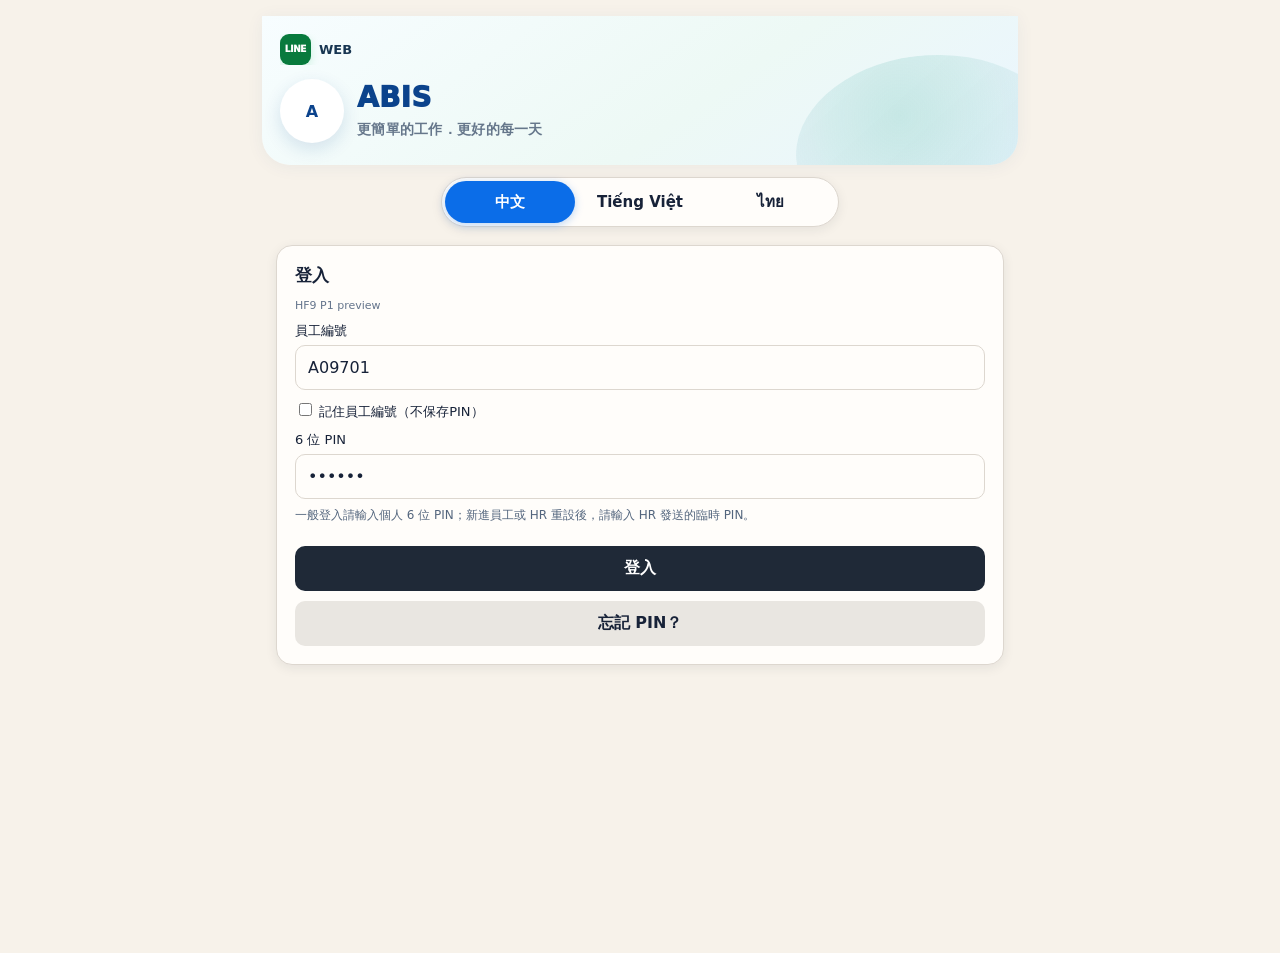
==== commit f2f3f62e: "Fix V154 home status, pending counts, and approval wording. Start pendingCounts with home bootstrap " ====
--- a/assets/ess-20261118-p1-hf9/preview.html
+++ b/assets/ess-20261118-p1-hf9/preview.html
@@ -18,7 +18,7 @@
     var copy = {
       zh: {
         login: '登入', employeeId: '員工編號', pin: '6 位 PIN', remember: '記住員工編號（不保存PIN）',
-        hint: '一般登入請輸入個人 6 位 PIN；新進員工或 HR 重設後，請輸入 HR 發送的 Temporary PIN。',
+        hint: '一般登入請輸入個人 6 位 PIN；新進員工或 HR 重設後，請輸入 HR 發送的臨時 PIN。',
         forgot: '忘記 PIN？', back: '返回登入', send: '發送驗證碼',
         forgotHint: '若帳號已綁定 ABIS 官方 LINE，系統會將一次性驗證碼傳送到您的 LINE。未綁定 LINE 請聯絡 HR。',
         tagline: '更簡單的工作．更好的每一天', home: '首頁', dash: 'Dashboard',
@@ -58,7 +58,7 @@
       },
       vi: {
         login: 'Đăng nhập', employeeId: 'Mã nhân viên', pin: 'PIN 6 số', remember: 'Nhớ mã nhân viên (không lưu PIN)',
-        hint: 'Đăng nhập bằng PIN cá nhân 6 số. Nhân viên mới hoặc sau khi HR đặt lại, dùng Temporary PIN.',
+        hint: 'Đăng nhập bằng PIN cá nhân 6 số. Nhân viên mới hoặc sau khi HR đặt lại, dùng PIN tạm thời.',
         forgot: 'Quên PIN?', back: 'Về đăng nhập', send: 'Gửi mã',
         forgotHint: 'Nếu tài khoản đã liên kết LINE chính thức, hệ thống gửi mã một lần vào LINE. Chưa liên kết thì liên hệ HR.',
         tagline: 'Công việc đơn giản hơn · Mỗi ngày tốt hơn', home: 'Trang chủ', dash: 'Dashboard',
@@ -78,7 +78,7 @@
       },
       th: {
         login: 'เข้าสู่ระบบ', employeeId: 'รหัสพนักงาน', pin: 'PIN 6 หลัก', remember: 'จำรหัสพนักงาน (ไม่เก็บ PIN)',
-        hint: 'เข้าสู่ระบบด้วย PIN ส่วนตัว 6 หลัก พนักงานใหม่หรือหลัง HR รีเซ็ต ให้ใช้ Temporary PIN',
+        hint: 'เข้าสู่ระบบด้วย PIN ส่วนตัว 6 หลัก พนักงานใหม่หรือหลัง HR รีเซ็ต ให้ใช้ PIN ชั่วคราว',
         forgot: 'ลืม PIN?', back: 'กลับไปเข้าสู่ระบบ', send: 'ส่งรหัส',
         forgotHint: 'ถ้าบัญชีผูกกับ LINE ทางการ ระบบจะส่งรหัสครั้งเดียวไปที่ LINE หากยังไม่ผูก ให้ติดต่อ HR',
         tagline: 'ทำงานง่ายขึ้น · ทุกวันดีขึ้น', home: 'หน้าแรก', dash: 'Dashboard',
@@ -134,6 +134,24 @@
         '<div class="fh-card"><div class="fh-card-head"><span class="fh-card-title">' + t.recent + '</span></div><div class="fh-list">' + recent + '</div></div>' +
         '<div class="fh-card"><div class="fh-card-head"><span class="fh-card-title">' + t.notices + '</span></div><div class="fh-notice-row"><span class="fh-notice-dot"></span><span class="fh-notice-text">' + t.notesRows[0][0] + '</span><span class="fh-notice-time">09:12</span></div></div>' +
         '</section>';
+    } else if (view === 'logout') {
+      document.body.className = '';
+      root.innerHTML = banner + langs + '<section id="login" class="card"><h2>' + t.login + '</h2><label>' + t.employeeId + '</label><input id="loginId" value=""><label>' + t.pin + '</label><input id="loginPin" type="password" value=""><button id="loginBtn" type="button">' + t.login + '</button></section>';
+    } else if (view === 'correction') {
+      document.body.className = 'inner-view';
+      root.innerHTML = '<div class="rc2-inner-topbar"><button type="button" class="rc2-inner-back">‹</button><div class="rc2-inner-title">出勤補正</div><span class="rc2-inner-spacer"></span></div><main id="app"><section class="card"><div class="att-correction-form"><h2>出勤補正</h2><label>類型</label><select><option>缺下班卡</option></select><label>原因</label><textarea>忘記打下班卡</textarea><div class="att-correction-actions confirm-actions"><button type="button" class="secondary hf9-secondary-action">取消</button><button type="button" class="hf9-primary-action">送出補正申請</button></div></div></section></main>';
+    } else if (view === 'approval') {
+      document.body.className = 'inner-view';
+      root.innerHTML = '<div class="rc2-inner-topbar"><button type="button" class="rc2-inner-back">‹</button><div class="rc2-inner-title">待我處理</div><span class="rc2-inner-spacer"></span></div><main id="app"><section class="card"><div class="att-work-card"><h3>主管出勤補正</h3><p>潘淑華 · 2026-11-01</p><div class="att-work-actions"><button type="button" class="hf9-primary-action">採認</button><button type="button" class="hf9-secondary-action">不採認</button></div></div><div class="att-work-card"><h3>請假簽核</h3><div class="att-work-actions"><button type="button" class="hf9-primary-action">核准申請</button><button type="button" class="hf9-secondary-action">退回修改</button></div></div></section></main>';
+    } else if (view === 'leaves') {
+      document.body.className = 'inner-view';
+      root.innerHTML = '<div class="rc2-inner-topbar"><button type="button" class="rc2-inner-back">‹</button><div class="rc2-inner-title">' + t.titles[1] + '</div><span class="rc2-inner-spacer"></span></div><main id="app"><section id="leaves" class="card"><div id="leaveList"><div id="leave-detail-LV2026" class="leave" data-leave-id="LV-2026-1101"><b>事假</b> <span class="pill">審核中</span><br><span class="muted">2026-11-01 · 8 小時</span></div></div></section></main>';
+    } else if (view === 'hrtools') {
+      document.body.className = 'inner-view';
+      root.innerHTML = '<div class="rc2-inner-topbar"><button type="button" class="rc2-inner-back">‹</button><div class="rc2-inner-title">管理工具</div><span class="rc2-inner-spacer"></span></div><main id="app"><section class="card"><div class="rc2-management-grid"><button type="button" class="abis-m2-tool-row">員工管理<span>›</span></button><button type="button" class="abis-m2-tool-row">帳號管理<span>›</span></button><button type="button" class="abis-m2-tool-row">出勤管理<span>›</span></button><button type="button" class="abis-m2-tool-row">請假管理<span>›</span></button><button type="button" class="abis-m2-tool-row">歷史請假補登核定<span>›</span></button><button type="button" class="abis-m2-tool-row">管理報表<span>›</span></button></div></section></main>';
+    } else if (view === 'reports') {
+      document.body.className = 'inner-view';
+      root.innerHTML = '<div class="rc2-inner-topbar"><button type="button" class="rc2-inner-back">‹</button><div class="rc2-inner-title">管理報表</div><span class="rc2-inner-spacer"></span></div><main id="app"><section class="card"><button type="button" class="abis-m8-report-card"><b>出勤報表</b><span>異常 3 · 缺卡 1</span><i>開啟查看</i></button><div id="opStatus" class="op-status warning"><div class="op-head"><span>已更新</span></div></div></section></main>';
     } else {
       document.body.className = 'inner-view';
       var tabs = t.tabs.map(function (name, i) {
--- a/assets/ess-20261118-p1-hf9/abis-ess.css
+++ b/assets/ess-20261118-p1-hf9/abis-ess.css
@@ -629,14 +629,16 @@
 .frozen-company-banner{position:relative!important;margin:0 -14px 12px!important;padding:calc(12px + env(safe-area-inset-top)) 18px 22px!important;background:linear-gradient(145deg,#f7fdff 0%,#edf9f5 58%,#eaf5ff 100%)!important;color:var(--fh-ink)!important;border-radius:0 0 28px 28px!important;box-shadow:0 2px 18px rgba(30,75,112,.06)!important;text-align:left!important;display:block!important;overflow:hidden}
 .frozen-company-banner:after{content:"";position:absolute;right:-48px;bottom:-80px;width:270px;height:190px;border-radius:48% 52% 0 0;background:radial-gradient(circle at 40% 30%,rgba(82,194,154,.16),transparent 60%),linear-gradient(145deg,rgba(33,120,196,.06),rgba(26,169,104,.09));transform:rotate(-7deg);pointer-events:none}
 .frozen-topline{position:relative;z-index:2;display:flex;align-items:center;justify-content:space-between;gap:10px;min-height:42px}
-.frozen-entry-source{display:flex;align-items:center;gap:8px;font-size:13px;font-weight:800;color:#183652;white-space:nowrap}
+.frozen-entry-source{display:flex;align-items:center;gap:8px;min-width:0;flex:1 1 auto;overflow:hidden;font-size:13px;font-weight:800;color:#183652;white-space:nowrap}
 .frozen-line-mark{display:grid;place-items:center;width:31px;height:31px;border-radius:9px;background:#16c45b;color:#fff;font-size:9px;font-weight:950;letter-spacing:-.04em;box-shadow:0 3px 8px rgba(22,196,91,.18)}
-.frozen-head-actions{display:flex;align-items:center;gap:9px}
-.frozen-icon-btn,.frozen-user-chip{width:auto!important;min-width:0!important;min-height:0!important;margin:0!important;padding:0!important;background:transparent!important;color:var(--fh-ink)!important;border:0!important;box-shadow:none!important}
-.frozen-icon-btn{position:relative;width:39px!important;height:39px!important;display:grid!important;place-items:center!important;border-radius:50%!important}
+.frozen-head-actions{display:flex;align-items:center;justify-content:flex-end;gap:9px;min-width:0;flex:0 1 auto;max-width:78%}
+.frozen-icon-btn,.frozen-user-chip{width:auto!important;min-width:48px!important;min-height:48px!important;margin:0!important;padding:0!important;background:transparent!important;color:var(--fh-ink)!important;border:0!important;box-shadow:none!important}
+.frozen-icon-btn{position:relative;width:48px!important;height:48px!important;min-width:48px!important;min-height:48px!important;display:grid!important;place-items:center!important;border-radius:50%!important}
 .frozen-icon-btn svg{width:24px;height:24px;fill:none;stroke:currentColor;stroke-width:1.8;stroke-linecap:round;stroke-linejoin:round}
 .frozen-bell-dot{position:absolute;right:6px;top:5px;width:8px;height:8px;border-radius:50%;background:#ef4444;border:2px solid #fff}
-.frozen-user-chip{display:flex!important;align-items:center!important;gap:7px!important;font-size:13px!important;font-weight:850!important}
+.frozen-user-chip{display:flex!important;align-items:center!important;gap:7px!important;font-size:13px!important;font-weight:850!important;min-width:0!important;max-width:100%!important;overflow:hidden!important}
+button.frozen-user-chip#homeUserBtn{flex:0 0 auto!important;width:max-content!important;min-width:max(48px,min-content)!important;max-width:min(100%,14em)!important;overflow:hidden!important}
+button#homeUserBtn #headerUserName{display:-webkit-box!important;-webkit-box-orient:vertical!important;-webkit-line-clamp:2!important;line-clamp:2!important;flex:0 0 auto!important;width:auto!important;min-width:4.2em!important;max-width:8em!important;overflow:hidden!important;white-space:normal!important;overflow-wrap:anywhere!important;line-height:1.15!important}
 .frozen-avatar{width:34px;height:34px;border-radius:50%;display:grid;place-items:center;background:linear-gradient(145deg,#dcecff,#cce8e0);color:#164b77;border:2px solid #fff;box-shadow:0 2px 8px rgba(20,57,90,.10);font-weight:900}
 .frozen-brand-row{position:relative;z-index:1;display:flex;align-items:center;gap:13px;margin-top:9px}
 .frozen-company-banner .company-logo{width:64px!important;height:64px!important;min-width:64px!important;margin:0!important;border:0!important;border-radius:50%!important;box-shadow:0 6px 18px rgba(14,71,143,.14)!important;background:#fff!important}
@@ -647,7 +649,7 @@
 .home-dashboard{display:block;color:var(--fh-ink)}
 .home-dashboard-title{display:flex;align-items:baseline;gap:10px;margin:4px 4px 14px}.home-dashboard-title strong{font-size:28px;line-height:1;font-weight:950}.home-dashboard-title span{font-size:16px;color:#8390a1;font-weight:800}
 .fh-card{background:var(--fh-card);border:1px solid rgba(24,75,118,.07);border-radius:var(--fh-radius);box-shadow:var(--fh-shadow);margin:12px 0;padding:16px}
-.fh-card-head{display:flex;align-items:center;justify-content:space-between;gap:10px;margin-bottom:13px}.fh-head-left{display:flex;align-items:center;gap:9px;min-width:0}.fh-card-title{font-size:18px;font-weight:950;color:var(--fh-ink);white-space:nowrap}.fh-head-action{width:auto!important;min-height:0!important;margin:0!important;padding:5px 0!important;background:transparent!important;color:#758397!important;border:0!important;font-size:13px!important;font-weight:750!important}.fh-round-icon{width:36px;height:36px;display:grid;place-items:center;border-radius:50%;background:var(--fh-mint);color:#08785a;flex:0 0 auto}.fh-round-icon svg{width:20px;height:20px;fill:none;stroke:currentColor;stroke-width:2;stroke-linecap:round;stroke-linejoin:round}
+.fh-card-head{display:flex;align-items:center;justify-content:space-between;gap:10px;margin-bottom:13px}.fh-head-left{display:flex;align-items:center;gap:9px;min-width:0}.fh-card-title{font-size:18px;font-weight:950;color:var(--fh-ink);white-space:nowrap}.fh-head-action{width:auto!important;min-width:48px!important;min-height:48px!important;margin:0!important;padding:12px 8px!important;background:transparent!important;color:#758397!important;border:0!important;font-size:13px!important;font-weight:750!important;box-sizing:border-box!important}.fh-round-icon{width:36px;height:36px;display:grid;place-items:center;border-radius:50%;background:var(--fh-mint);color:#08785a;flex:0 0 auto}.fh-round-icon svg{width:20px;height:20px;fill:none;stroke:currentColor;stroke-width:2;stroke-linecap:round;stroke-linejoin:round}
 .fh-date{font-size:13px;color:#708095;font-weight:650;text-align:right}
 .fh-today-grid{display:grid;grid-template-columns:minmax(0,1fr) auto;gap:14px;align-items:center}.fh-status-list{display:grid;gap:9px}.fh-status-row{display:grid;grid-template-columns:24px 94px 1fr;align-items:center;gap:5px;font-size:14px}.fh-status-row svg{width:19px;height:19px;fill:none;stroke:#8090a2;stroke-width:2}.fh-status-label{color:#718094}.fh-status-value{font-weight:900;color:#162b46;overflow-wrap:anywhere}.fh-status-pill{display:inline-flex;align-items:center;padding:5px 14px;border-radius:999px;background:#baf5d2;color:#087343;font-weight:900;width:max-content}.fh-today-art{width:128px;height:105px;border-radius:48% 52% 42% 58%;background:linear-gradient(150deg,#f0fbf7,#eaf4ff);position:relative;display:grid;place-items:center;color:#537b8d;font-size:11px;text-align:center;font-weight:750;line-height:1.4;padding:15px}.fh-today-art:before{content:"✓";display:grid;place-items:center;width:42px;height:42px;border-radius:14px;background:#fff;color:#1aa16a;font-size:25px;box-shadow:0 4px 13px rgba(28,112,83,.10);margin-bottom:4px}
 .fh-task-grid{display:grid;grid-template-columns:repeat(4,minmax(0,1fr));gap:8px}.fh-task{width:100%!important;min-width:0!important;min-height:88px!important;margin:0!important;padding:10px 5px!important;border-radius:14px!important;border:0!important;display:flex!important;flex-direction:column!important;align-items:center!important;justify-content:center!important;gap:2px!important;color:#172238!important;box-shadow:none!important}.fh-task span{font-size:12px;font-weight:850;white-space:nowrap}.fh-task b{font-size:25px;line-height:1.05;font-weight:950}.fh-task.red{background:#fff0ef!important;color:#c72525!important}.fh-task.orange{background:#fff7e9!important;color:#df7d00!important}.fh-task.blue{background:#edf5ff!important;color:#1163c6!important}.fh-task.purple{background:#f5efff!important;color:#6d39b6!important}.fh-task .fh-task-label{color:#243244!important}
@@ -779,9 +781,17 @@
 }
 body.inner-view textarea{min-height:92px!important;resize:vertical}
 body.inner-view button:not(.rc2-inner-back):not(.frozen-icon-btn):not(.frozen-user-chip){
-  border-radius:12px!important;min-height:46px!important;font-size:14px!important;font-weight:850!important
-}
-body.inner-view button:not(.secondary):not(.danger):not(.rc2-inner-back):not(.frozen-icon-btn):not(.frozen-user-chip){background:var(--rc2-app-blue)!important;color:#fff!important}
+  border-radius:12px!important;min-height:48px!important;font-size:14px!important;font-weight:850!important
+}
+body.inner-view button:not(.secondary):not(.hf9-primary-action):not(.hf9-secondary-action):not(.scc-agree):not(.scc-batch):not(.scc-edit):not(.scc-return):not(.scc-return-send):not(.scc-quiet):not(.danger):not(.rc2-inner-back):not(.frozen-icon-btn):not(.frozen-user-chip){background:var(--rc2-app-blue)!important;color:#fff!important}
+body.inner-view button.hf9-primary-action,
+body.inner-view button.scc-agree,
+body.inner-view button.scc-batch{background:#0b8f5a!important;background-color:#0b8f5a!important;color:#fff!important;border-color:#0b8f5a!important}
+body.inner-view button.hf9-secondary-action,
+body.inner-view button.scc-edit,
+body.inner-view button.scc-return,
+body.inner-view button.scc-return-send,
+body.inner-view button.scc-quiet{background:#fff!important;background-color:#fff!important;color:#24405f!important;border:1px solid #d9e1eb!important}
 body.inner-view button.secondary{background:#fff!important;color:#24405f!important;border:1px solid #d9e1eb!important}
 body.inner-view button.danger,body.inner-view .rc2-account-logout{background:#e63838!important;color:#fff!important;border-color:#e63838!important}
 body.inner-view .muted,body.inner-view .tiny{color:var(--rc2-app-muted)!important}
@@ -1986,8 +1996,8 @@
   /* ======================================================================
      2. True primary / secondary / danger controls
      =================================================================== */
-  body.inner-view button:not(.secondary):not(.danger):not(:disabled):not(.is-disabled):not(.rc2-inner-back):not(.frozen-icon-btn):not(.frozen-user-chip):not(.rc2-account-row):not(.abis-m2-tool-row):not(.abis-m71-employee-row):not(.abis-m72-case):not(.abis-m7x-row):not(.abis-m7x-report-card),
-  body.inner-view button:not(.secondary):not(.danger):not(:disabled):not(.is-disabled):not(.rc2-inner-back):not(.frozen-icon-btn):not(.frozen-user-chip):not(.rc2-account-row):not(.abis-m2-tool-row):not(.abis-m71-employee-row):not(.abis-m72-case):not(.abis-m7x-row):not(.abis-m7x-report-card) > *{
+  body.inner-view button:not(.secondary):not(.hf9-primary-action):not(.hf9-secondary-action):not(.scc-agree):not(.scc-batch):not(.scc-edit):not(.scc-return):not(.scc-return-send):not(.scc-quiet):not(.danger):not(:disabled):not(.is-disabled):not(.rc2-inner-back):not(.frozen-icon-btn):not(.frozen-user-chip):not(.rc2-account-row):not(.abis-m2-tool-row):not(.abis-m71-employee-row):not(.abis-m72-case):not(.abis-m7x-row):not(.abis-m7x-report-card),
+  body.inner-view button:not(.secondary):not(.hf9-primary-action):not(.hf9-secondary-action):not(.scc-agree):not(.scc-batch):not(.scc-edit):not(.scc-return):not(.scc-return-send):not(.scc-quiet):not(.danger):not(:disabled):not(.is-disabled):not(.rc2-inner-back):not(.frozen-icon-btn):not(.frozen-user-chip):not(.rc2-account-row):not(.abis-m2-tool-row):not(.abis-m71-employee-row):not(.abis-m72-case):not(.abis-m7x-row):not(.abis-m7x-report-card) > *{
     background-color:var(--abis-contrast-blue)!important;
     color:var(--abis-contrast-on-blue)!important;
   }
@@ -3066,9 +3076,10 @@
 /* ============================================================
    HF9 P1 | 2026-11-18
    Card box model, notification width, and quick-action layout.
-   Newly parsed contrast / async-button rules stay. The previously
-   unparsed 30px quick-title size is kept, but the card is a column
-   so the title stays horizontal and clamps at two lines.
+   Newly parsed contrast / async-button rules stay. Quick titles are a
+   column, horizontal, and at most two lines. CJK titles stay one word:
+   word-break:keep-all, and at 360px the type is slightly smaller so a
+   four-character title fits without a mid-word break.
    ============================================================ */
 .wrap{box-sizing:border-box}
 .card,
@@ -3109,7 +3120,8 @@
   line-clamp:2!important;
   overflow:hidden!important;
   white-space:normal!important;
-  word-break:normal!important;
+  word-break:keep-all!important;
+  line-break:strict!important;
   overflow-wrap:break-word!important;
   max-width:100%!important;
   text-align:left!important;
@@ -3129,3 +3141,48 @@
   .fh-quick,
   body.home-view .fh-quick{grid-template-columns:none!important}
 }
+@media (max-width:360px){
+  .fh-quick-copy b,
+  body.home-view .fh-quick-copy b{
+    font-size:26px!important;
+    letter-spacing:-0.03em!important;
+    line-height:1.2!important;
+  }
+  button#homeUserBtn #headerUserName,
+  body.home-view button#homeUserBtn #headerUserName{
+    font-size:13px!important;
+    min-width:4.2em!important;
+    max-width:8em!important;
+    white-space:normal!important;
+  }
+  .frozen-entry-source{font-size:12px}
+}
+
+/* HF9 round: tap size, primary actions, overflow, skeletons, correction submit */
+.hf9-skel{display:inline-block;width:28px;height:16px;border-radius:6px;background:linear-gradient(90deg,#e5e7eb,#f3f4f6,#e5e7eb);background-size:200% 100%;animation:hf9shimmer 1.1s linear infinite;vertical-align:middle}
+.hf9-count-stale{opacity:.72}
+.hf9-count-stale b{font-weight:800}
+.hf9-skel-block{display:block;width:46%;height:22px;margin-bottom:10px}
+.hf9-skel-line{display:block;width:72%;height:14px}
+@keyframes hf9shimmer{to{background-position:-200% 0}}
+button.hf9-primary-action{background:#0b8f5a!important;color:#fff!important;border:0!important;min-height:48px!important}
+button.hf9-secondary-action{background:#fff!important;color:#1f3b5b!important;border:1px solid #c5d0dc!important;min-height:48px!important}
+.att-work-actions button,.row-actions button,.att-correction-actions button,.confirm-actions button,button.small,.abis-m2-tool-row,.rc2-management-grid button,.rc2-account-row{min-height:48px!important}
+input[type="date"],input[type="month"],input[type="time"],input[type="datetime-local"]{min-height:48px!important}
+.att-correction-form,.att-correction-actions,.confirm-dialog{max-width:100%;box-sizing:border-box}
+.att-correction-actions,.att-correction-form .confirm-actions{position:sticky;bottom:0;background:#fff;padding-top:8px;z-index:3}
+.frozen-company-banner,.frozen-topline,.frozen-user-chip,.fh-card,.card,.wrap{max-width:100%}
+.frozen-user-chip,.fh-list-state,.pill,.notification-category{white-space:nowrap}
+body.home-view .fh-task span.fh-task-label{white-space:nowrap!important}
+.abis-m8-report-card{position:relative;display:grid!important;grid-template-columns:minmax(0,1fr)!important;padding-right:16px!important}
+.abis-m8-report-card i{position:static!important;transform:none!important;display:inline-block;margin-top:8px;color:#0b6de8}
+#opStatus,#msg{z-index:80}
+body.inner-view #opStatus{top:64px}
+.hf9-leave-more{margin-top:8px;font-size:13px;line-height:1.5}
+.hf9-month-label{font-size:13px;color:#53657d;margin-top:4px}
+
+/* R7 N3: the bell and name chip keep their content width, and the entry source text shrinks with an ellipsis instead of running under the bell. */
+.frozen-topline .frozen-head-actions{flex:0 1 auto!important;min-width:min-content!important}
+.frozen-topline .frozen-entry-source{flex:1 1 auto!important;min-width:0!important;overflow:hidden!important}
+.frozen-topline .frozen-entry-source>.frozen-line-mark,.frozen-topline .frozen-entry-source>span[aria-hidden="true"]{flex:0 0 auto}
+.frozen-topline #entrySourceText{display:block;flex:0 1 auto!important;min-width:0!important;overflow:hidden!important;text-overflow:ellipsis!important;white-space:nowrap!important}
